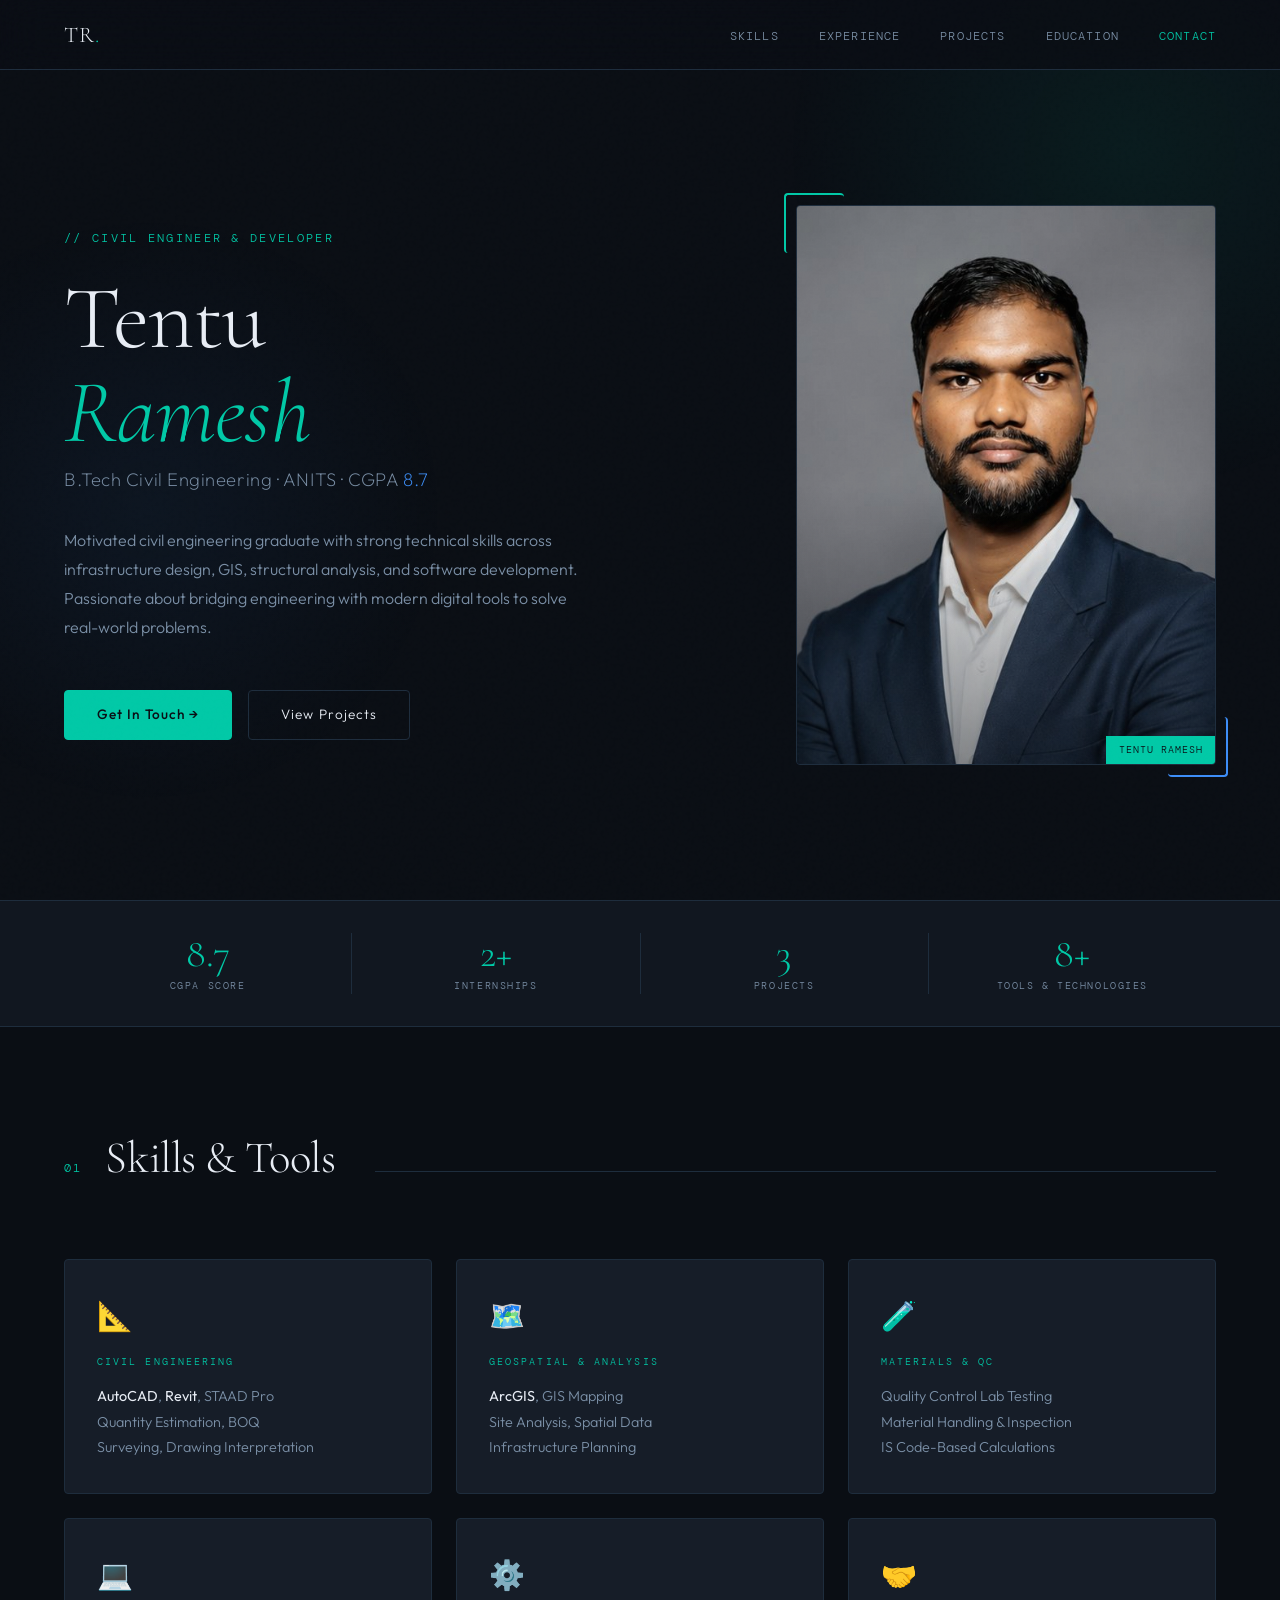
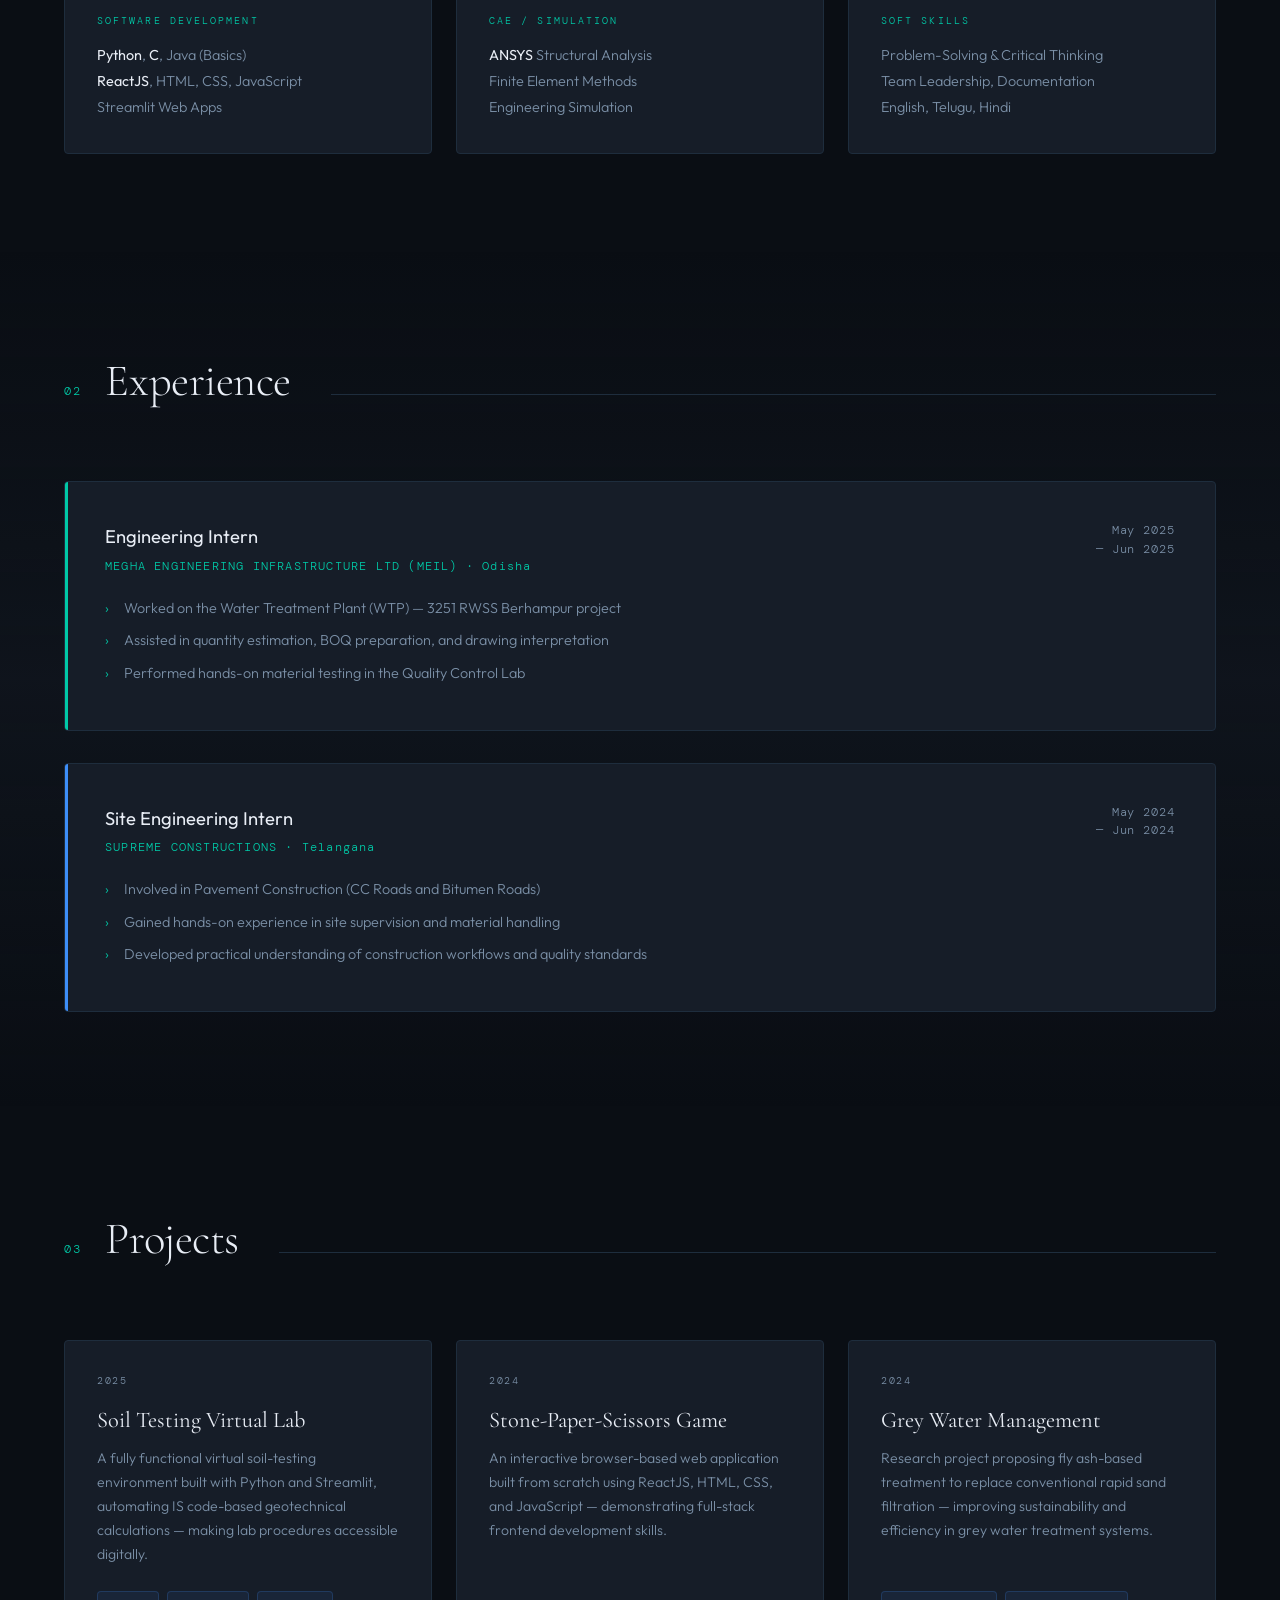
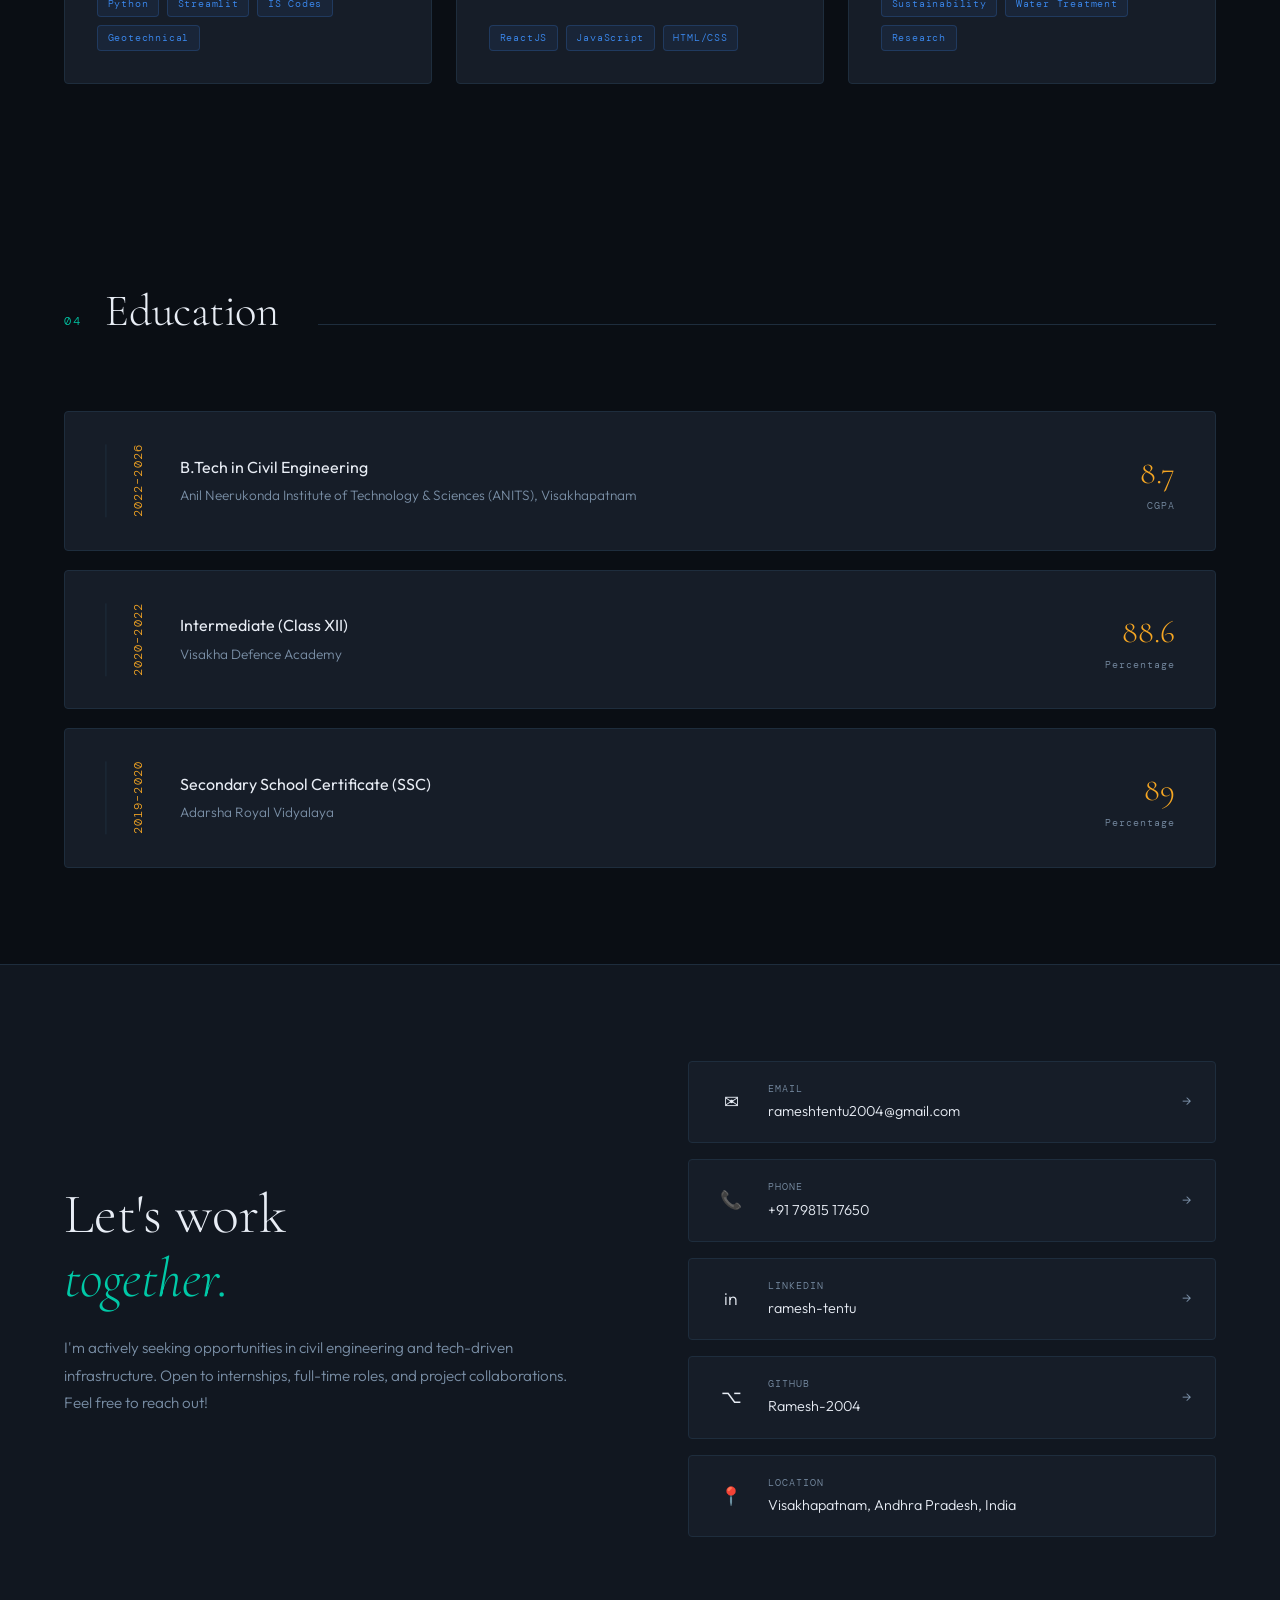
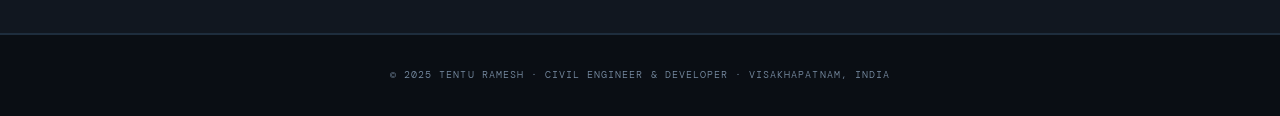
==== index.html @ 23bc3400 "Add portfolio files" ====
<!DOCTYPE html>
<html lang="en">
<head>
  <meta charset="UTF-8" />
  <meta name="viewport" content="width=device-width, initial-scale=1.0" />
  <meta name="description" content="Tentu Ramesh — Civil Engineer & Developer based in Visakhapatnam, India." />
  <meta name="author" content="Tentu Ramesh" />
  <meta property="og:title" content="Tentu Ramesh | Civil Engineer & Developer" />
  <meta property="og:description" content="Portfolio of Tentu Ramesh — civil engineering graduate with skills in GIS, structural analysis, and software development." />
  <meta property="og:image" content="assets/images/profile.png" />
  <title>Tentu Ramesh — Civil Engineer & Developer</title>

  <!-- Google Fonts -->
  <link
    href="https://fonts.googleapis.com/css2?family=Cormorant+Garamond:ital,wght@0,300;0,400;0,600;1,300;1,400&family=DM+Mono:wght@300;400;500&family=Outfit:wght@200;300;400;500;600&display=swap"
    rel="stylesheet"
  />

  <!-- Stylesheets -->
  <link rel="stylesheet" href="css/variables.css" />
  <link rel="stylesheet" href="css/base.css" />
  <link rel="stylesheet" href="css/nav.css" />
  <link rel="stylesheet" href="css/hero.css" />
  <link rel="stylesheet" href="css/sections.css" />
  <link rel="stylesheet" href="css/skills.css" />
  <link rel="stylesheet" href="css/experience.css" />
  <link rel="stylesheet" href="css/projects.css" />
  <link rel="stylesheet" href="css/education.css" />
  <link rel="stylesheet" href="css/contact.css" />
  <link rel="stylesheet" href="css/animations.css" />
  <link rel="stylesheet" href="css/responsive.css" />
</head>
<body>

  <div class="bg-mesh"></div>

  <!-- ─── NAVIGATION ─── -->
  <nav id="navbar">
    <a href="#hero" class="nav-logo">TR<span>.</span></a>
    <ul class="nav-links">
      <li><a href="#skills">Skills</a></li>
      <li><a href="#experience">Experience</a></li>
      <li><a href="#projects">Projects</a></li>
      <li><a href="#education">Education</a></li>
      <li><a href="#contact">Contact</a></li>
    </ul>
    <button class="nav-hamburger" aria-label="Toggle menu" aria-expanded="false">
      <span></span><span></span><span></span>
    </button>
  </nav>

  <!-- ─── HERO ─── -->
  <section id="hero">
    <div class="hero-inner">
      <div class="hero-text">
        <p class="hero-tag">// Civil Engineer &amp; Developer</p>
        <h1 class="hero-name">Tentu<br /><em>Ramesh</em></h1>
        <p class="hero-role">
          B.Tech Civil Engineering · ANITS · CGPA <span>8.7</span>
        </p>
        <p class="hero-desc">
          Motivated civil engineering graduate with strong technical skills across
          infrastructure design, GIS, structural analysis, and software development.
          Passionate about bridging engineering with modern digital tools to solve
          real-world problems.
        </p>
        <div class="hero-ctas">
          <a href="#contact" class="btn-primary">Get In Touch →</a>
          <a href="#projects" class="btn-outline">View Projects</a>
        </div>
      </div>

      <div class="hero-photo-wrap">
        <div class="hero-photo-frame">
          <img
            src="assets/images/profile.png"
            alt="Tentu Ramesh"
            id="profile-img"
          />
          <div class="photo-label">TENTU RAMESH</div>
        </div>
      </div>
    </div>
  </section>

  <!-- ─── STATS BAR ─── -->
  <div class="stats-bar">
    <div class="stat">
      <div class="stat-num">8.7</div>
      <div class="stat-label">CGPA Score</div>
    </div>
    <div class="stat">
      <div class="stat-num">2+</div>
      <div class="stat-label">Internships</div>
    </div>
    <div class="stat">
      <div class="stat-num">3</div>
      <div class="stat-label">Projects</div>
    </div>
    <div class="stat">
      <div class="stat-num">8+</div>
      <div class="stat-label">Tools & Technologies</div>
    </div>
  </div>

  <!-- ─── SKILLS ─── -->
  <section id="skills">
    <div class="section-header reveal">
      <span class="section-num">01</span>
      <h2 class="section-title">Skills &amp; Tools</h2>
      <div class="section-line"></div>
    </div>
    <div class="skills-grid">
      <div class="skill-card reveal">
        <div class="skill-icon">📐</div>
        <div class="skill-cat">Civil Engineering</div>
        <div class="skill-items">
          <strong>AutoCAD</strong>, <strong>Revit</strong>, STAAD Pro<br />
          Quantity Estimation, BOQ<br />
          Surveying, Drawing Interpretation
        </div>
      </div>
      <div class="skill-card reveal">
        <div class="skill-icon">🗺️</div>
        <div class="skill-cat">Geospatial &amp; Analysis</div>
        <div class="skill-items">
          <strong>ArcGIS</strong>, GIS Mapping<br />
          Site Analysis, Spatial Data<br />
          Infrastructure Planning
        </div>
      </div>
      <div class="skill-card reveal">
        <div class="skill-icon">🧪</div>
        <div class="skill-cat">Materials &amp; QC</div>
        <div class="skill-items">
          Quality Control Lab Testing<br />
          Material Handling &amp; Inspection<br />
          IS Code-Based Calculations
        </div>
      </div>
      <div class="skill-card reveal">
        <div class="skill-icon">💻</div>
        <div class="skill-cat">Software Development</div>
        <div class="skill-items">
          <strong>Python</strong>, <strong>C</strong>, Java (Basics)<br />
          <strong>ReactJS</strong>, HTML, CSS, JavaScript<br />
          Streamlit Web Apps
        </div>
      </div>
      <div class="skill-card reveal">
        <div class="skill-icon">⚙️</div>
        <div class="skill-cat">CAE / Simulation</div>
        <div class="skill-items">
          <strong>ANSYS</strong> Structural Analysis<br />
          Finite Element Methods<br />
          Engineering Simulation
        </div>
      </div>
      <div class="skill-card reveal">
        <div class="skill-icon">🤝</div>
        <div class="skill-cat">Soft Skills</div>
        <div class="skill-items">
          Problem-Solving &amp; Critical Thinking<br />
          Team Leadership, Documentation<br />
          English, Telugu, Hindi
        </div>
      </div>
    </div>
  </section>

  <!-- ─── EXPERIENCE ─── -->
  <section id="experience" class="section-tinted">
    <div class="section-header reveal">
      <span class="section-num">02</span>
      <h2 class="section-title">Experience</h2>
      <div class="section-line"></div>
    </div>
    <div class="exp-list">
      <div class="exp-card reveal">
        <div>
          <div class="exp-title">Engineering Intern</div>
          <div class="exp-company">
            MEGHA ENGINEERING INFRASTRUCTURE LTD (MEIL) · Odisha
          </div>
          <ul class="exp-points">
            <li>Worked on the Water Treatment Plant (WTP) — 3251 RWSS Berhampur project</li>
            <li>Assisted in quantity estimation, BOQ preparation, and drawing interpretation</li>
            <li>Performed hands-on material testing in the Quality Control Lab</li>
          </ul>
        </div>
        <div class="exp-period">May 2025<br />— Jun 2025</div>
      </div>
      <div class="exp-card reveal">
        <div>
          <div class="exp-title">Site Engineering Intern</div>
          <div class="exp-company">SUPREME CONSTRUCTIONS · Telangana</div>
          <ul class="exp-points">
            <li>Involved in Pavement Construction (CC Roads and Bitumen Roads)</li>
            <li>Gained hands-on experience in site supervision and material handling</li>
            <li>Developed practical understanding of construction workflows and quality standards</li>
          </ul>
        </div>
        <div class="exp-period">May 2024<br />— Jun 2024</div>
      </div>
    </div>
  </section>

  <!-- ─── PROJECTS ─── -->
  <section id="projects">
    <div class="section-header reveal">
      <span class="section-num">03</span>
      <h2 class="section-title">Projects</h2>
      <div class="section-line"></div>
    </div>
    <div class="projects-grid">
      <div class="proj-card reveal">
        <div class="proj-year">2025</div>
        <div class="proj-title">Soil Testing Virtual Lab</div>
        <div class="proj-desc">
          A fully functional virtual soil-testing environment built with Python and
          Streamlit, automating IS code-based geotechnical calculations — making lab
          procedures accessible digitally.
        </div>
        <div class="proj-tags">
          <span class="tag">Python</span>
          <span class="tag">Streamlit</span>
          <span class="tag">IS Codes</span>
          <span class="tag">Geotechnical</span>
        </div>
      </div>
      <div class="proj-card reveal">
        <div class="proj-year">2024</div>
        <div class="proj-title">Stone-Paper-Scissors Game</div>
        <div class="proj-desc">
          An interactive browser-based web application built from scratch using ReactJS,
          HTML, CSS, and JavaScript — demonstrating full-stack frontend development skills.
        </div>
        <div class="proj-tags">
          <span class="tag">ReactJS</span>
          <span class="tag">JavaScript</span>
          <span class="tag">HTML/CSS</span>
        </div>
      </div>
      <div class="proj-card reveal">
        <div class="proj-year">2024</div>
        <div class="proj-title">Grey Water Management</div>
        <div class="proj-desc">
          Research project proposing fly ash-based treatment to replace conventional
          rapid sand filtration — improving sustainability and efficiency in grey water
          treatment systems.
        </div>
        <div class="proj-tags">
          <span class="tag">Sustainability</span>
          <span class="tag">Water Treatment</span>
          <span class="tag">Research</span>
        </div>
      </div>
    </div>
  </section>

  <!-- ─── EDUCATION ─── -->
  <section id="education">
    <div class="section-header reveal">
      <span class="section-num">04</span>
      <h2 class="section-title">Education</h2>
      <div class="section-line"></div>
    </div>
    <div class="edu-list">
      <div class="edu-card reveal">
        <div class="edu-year">2022–2026</div>
        <div>
          <div class="edu-deg">B.Tech in Civil Engineering</div>
          <div class="edu-inst">
            Anil Neerukonda Institute of Technology &amp; Sciences (ANITS), Visakhapatnam
          </div>
        </div>
        <div class="edu-score">8.7<span>CGPA</span></div>
      </div>
      <div class="edu-card reveal">
        <div class="edu-year">2020–2022</div>
        <div>
          <div class="edu-deg">Intermediate (Class XII)</div>
          <div class="edu-inst">Visakha Defence Academy</div>
        </div>
        <div class="edu-score">88.6<span>Percentage</span></div>
      </div>
      <div class="edu-card reveal">
        <div class="edu-year">2019–2020</div>
        <div>
          <div class="edu-deg">Secondary School Certificate (SSC)</div>
          <div class="edu-inst">Adarsha Royal Vidyalaya</div>
        </div>
        <div class="edu-score">89<span>Percentage</span></div>
      </div>
    </div>
  </section>

  <!-- ─── CONTACT ─── -->
  <div id="contact-section">
    <div class="contact-inner" id="contact">
      <div class="reveal">
        <h2 class="contact-headline">Let's work<br /><em>together.</em></h2>
        <p class="contact-sub">
          I'm actively seeking opportunities in civil engineering and tech-driven
          infrastructure. Open to internships, full-time roles, and project
          collaborations. Feel free to reach out!
        </p>
      </div>
      <div class="contact-links reveal">
        <a href="mailto:rameshtentu2004@gmail.com" class="contact-link">
          <div class="contact-link-icon">✉</div>
          <div class="contact-link-text">
            <div class="contact-link-label">Email</div>
            <div class="contact-link-val">rameshtentu2004@gmail.com</div>
          </div>
          <div class="contact-link-arrow">→</div>
        </a>
        <a href="tel:+917981517650" class="contact-link">
          <div class="contact-link-icon">📞</div>
          <div class="contact-link-text">
            <div class="contact-link-label">Phone</div>
            <div class="contact-link-val">+91 79815 17650</div>
          </div>
          <div class="contact-link-arrow">→</div>
        </a>
        <a href="https://linkedin.com/in/ramesh-tentu" target="_blank" class="contact-link">
          <div class="contact-link-icon">in</div>
          <div class="contact-link-text">
            <div class="contact-link-label">LinkedIn</div>
            <div class="contact-link-val">ramesh-tentu</div>
          </div>
          <div class="contact-link-arrow">→</div>
        </a>
        <a href="https://github.com/Ramesh-2004" target="_blank" class="contact-link">
          <div class="contact-link-icon">⌥</div>
          <div class="contact-link-text">
            <div class="contact-link-label">GitHub</div>
            <div class="contact-link-val">Ramesh-2004</div>
          </div>
          <div class="contact-link-arrow">→</div>
        </a>
        <div class="contact-link" style="cursor:default;">
          <div class="contact-link-icon">📍</div>
          <div class="contact-link-text">
            <div class="contact-link-label">Location</div>
            <div class="contact-link-val">Visakhapatnam, Andhra Pradesh, India</div>
          </div>
        </div>
      </div>
    </div>
  </div>

  <!-- ─── FOOTER ─── -->
  <footer>
    © 2025 TENTU RAMESH · CIVIL ENGINEER &amp; DEVELOPER · VISAKHAPATNAM, INDIA
  </footer>

  <!-- Scripts -->
  <script src="js/main.js"></script>
</body>
</html>
---- css/variables.css ----
/* ============================================================
   DESIGN TOKENS — variables.css
   All colours, fonts, and spacing live here.
   ============================================================ */

:root {
  /* ── Colours ── */
  --bg:       #0a0e14;
  --surface:  #111720;
  --card:     #161d28;
  --border:   #1e2d3d;
  --accent:   #00c9a7;   /* teal – primary brand colour */
  --accent2:  #3d8ef8;   /* blue */
  --accent3:  #f5a623;   /* amber */
  --text:     #e8edf5;
  --muted:    #7a8fa6;

  /* ── Typography ── */
  --serif: 'Cormorant Garamond', Georgia, serif;
  --mono:  'DM Mono', monospace;
  --sans:  'Outfit', sans-serif;

  /* ── Spacing ── */
  --section-pad-x: 4rem;
  --section-pad-y: 6rem;
  --nav-height:    70px;

  /* ── Borders / Radii ── */
  --radius: 4px;
  --border-solid: 1px solid var(--border);

  /* ── Transitions ── */
  --transition: 0.3s ease;
}
---- css/base.css ----
/* ============================================================
   BASE & RESET — base.css
   ============================================================ */

*, *::before, *::after {
  margin: 0;
  padding: 0;
  box-sizing: border-box;
}

html {
  scroll-behavior: smooth;
  font-size: 16px;
}

body {
  background: var(--bg);
  color: var(--text);
  font-family: var(--sans);
  font-weight: 300;
  overflow-x: hidden;
  line-height: 1.6;
}

/* Subtle noise texture overlay */
body::before {
  content: '';
  position: fixed;
  inset: 0;
  background-image: url("data:image/svg+xml,%3Csvg viewBox='0 0 256 256' xmlns='http://www.w3.org/2000/svg'%3E%3Cfilter id='noise'%3E%3CfeTurbulence type='fractalNoise' baseFrequency='0.9' numOctaves='4' stitchTiles='stitch'/%3E%3C/filter%3E%3Crect width='100%25' height='100%25' filter='url(%23noise)' opacity='0.04'/%3E%3C/svg%3E");
  pointer-events: none;
  z-index: 1000;
  opacity: 0.4;
}

/* Gradient mesh background blobs */
.bg-mesh {
  position: fixed;
  inset: 0;
  pointer-events: none;
  z-index: 0;
  overflow: hidden;
}
.bg-mesh::before {
  content: '';
  position: absolute;
  width: 700px; height: 700px;
  top: -200px; right: -200px;
  background: radial-gradient(circle, rgba(0,201,167,0.07) 0%, transparent 70%);
  border-radius: 50%;
}
.bg-mesh::after {
  content: '';
  position: absolute;
  width: 600px; height: 600px;
  bottom: 10%; left: -150px;
  background: radial-gradient(circle, rgba(61,142,248,0.06) 0%, transparent 70%);
  border-radius: 50%;
}

/* Stats bar (sits between hero and skills) */
.stats-bar {
  background: var(--surface);
  border-top: var(--border-solid);
  border-bottom: var(--border-solid);
  padding: 2rem var(--section-pad-x);
  display: flex;
  position: relative;
  z-index: 1;
}
.stat {
  flex: 1;
  text-align: center;
  padding: 0 2rem;
  border-right: var(--border-solid);
}
.stat:last-child { border-right: none; }
.stat-num {
  font-family: var(--serif);
  font-size: 2.5rem;
  font-weight: 300;
  color: var(--accent);
  line-height: 1;
  margin-bottom: 0.3rem;
}
.stat-label {
  font-family: var(--mono);
  font-size: 0.65rem;
  color: var(--muted);
  letter-spacing: 0.15em;
  text-transform: uppercase;
}

/* Shared button styles */
.btn-primary {
  background: var(--accent);
  color: #0a0e14;
  padding: 0.85rem 2rem;
  border-radius: var(--radius);
  text-decoration: none;
  font-size: 0.85rem;
  font-weight: 500;
  letter-spacing: 0.08em;
  transition: all var(--transition);
  border: 1px solid var(--accent);
  display: inline-block;
}
.btn-primary:hover {
  background: transparent;
  color: var(--accent);
}
.btn-outline {
  border: var(--border-solid);
  color: var(--text);
  padding: 0.85rem 2rem;
  border-radius: var(--radius);
  text-decoration: none;
  font-size: 0.85rem;
  font-weight: 300;
  letter-spacing: 0.08em;
  transition: all var(--transition);
  display: inline-block;
}
.btn-outline:hover {
  border-color: var(--accent);
  color: var(--accent);
}

footer {
  text-align: center;
  padding: 2rem var(--section-pad-x);
  font-family: var(--mono);
  font-size: 0.65rem;
  color: var(--muted);
  letter-spacing: 0.1em;
  border-top: var(--border-solid);
  position: relative;
  z-index: 1;
}
---- css/nav.css ----
/* ============================================================
   NAVIGATION — nav.css
   ============================================================ */

nav {
  position: fixed;
  top: 0; left: 0; right: 0;
  z-index: 100;
  display: flex;
  justify-content: space-between;
  align-items: center;
  padding: 1.2rem var(--section-pad-x);
  background: rgba(10, 14, 20, 0.85);
  backdrop-filter: blur(20px);
  -webkit-backdrop-filter: blur(20px);
  border-bottom: var(--border-solid);
  height: var(--nav-height);
}

.nav-logo {
  font-family: var(--serif);
  font-size: 1.4rem;
  font-weight: 300;
  letter-spacing: 0.05em;
  color: var(--text);
  text-decoration: none;
  transition: color var(--transition);
}
.nav-logo span { color: var(--accent); }
.nav-logo:hover { color: var(--accent); }

.nav-links {
  display: flex;
  gap: 2.5rem;
  list-style: none;
}
.nav-links a {
  font-family: var(--mono);
  font-size: 0.72rem;
  color: var(--muted);
  text-decoration: none;
  letter-spacing: 0.1em;
  text-transform: uppercase;
  transition: color var(--transition);
}
.nav-links a:hover,
.nav-links a.active { color: var(--accent); }

/* Hamburger — hidden on desktop */
.nav-hamburger {
  display: none;
  flex-direction: column;
  gap: 5px;
  background: none;
  border: none;
  cursor: pointer;
  padding: 4px;
}
.nav-hamburger span {
  display: block;
  width: 24px;
  height: 2px;
  background: var(--text);
  transition: all var(--transition);
}
.nav-hamburger.open span:nth-child(1) { transform: translateY(7px) rotate(45deg); }
.nav-hamburger.open span:nth-child(2) { opacity: 0; }
.nav-hamburger.open span:nth-child(3) { transform: translateY(-7px) rotate(-45deg); }
---- css/hero.css ----
/* ============================================================
   HERO — hero.css
   ============================================================ */

#hero {
  position: relative;
  z-index: 1;
  min-height: 100vh;
  display: flex;
  align-items: center;
  padding: 0 var(--section-pad-x);
  padding-top: var(--nav-height);
}

.hero-inner {
  display: grid;
  grid-template-columns: 1fr 420px;
  gap: 6rem;
  align-items: center;
  max-width: 1300px;
  margin: 0 auto;
  width: 100%;
}

/* ── Text side ── */
.hero-tag {
  font-family: var(--mono);
  font-size: 0.72rem;
  color: var(--accent);
  letter-spacing: 0.2em;
  text-transform: uppercase;
  margin-bottom: 1.5rem;
  opacity: 0;
  animation: fadeUp 0.8s 0.2s forwards;
}

.hero-name {
  font-family: var(--serif);
  font-size: clamp(3.5rem, 7vw, 6rem);
  font-weight: 300;
  line-height: 1.05;
  letter-spacing: -0.01em;
  margin-bottom: 0.3rem;
  opacity: 0;
  animation: fadeUp 0.8s 0.35s forwards;
}
.hero-name em {
  font-style: italic;
  color: var(--accent);
}

.hero-role {
  font-size: 1.15rem;
  font-weight: 200;
  color: var(--muted);
  margin-bottom: 2rem;
  letter-spacing: 0.03em;
  opacity: 0;
  animation: fadeUp 0.8s 0.5s forwards;
}
.hero-role span { color: var(--accent2); }

.hero-desc {
  font-size: 1rem;
  line-height: 1.8;
  color: var(--muted);
  max-width: 520px;
  margin-bottom: 3rem;
  opacity: 0;
  animation: fadeUp 0.8s 0.65s forwards;
}

.hero-ctas {
  display: flex;
  gap: 1rem;
  flex-wrap: wrap;
  opacity: 0;
  animation: fadeUp 0.8s 0.8s forwards;
}

/* ── Photo side ── */
.hero-photo-wrap {
  opacity: 0;
  animation: fadeIn 1s 0.4s forwards;
  position: relative;
}

.hero-photo-frame {
  position: relative;
  border-radius: var(--radius);
  overflow: hidden;
  aspect-ratio: 3 / 4;
  background: var(--surface);
  border: var(--border-solid);
}
.hero-photo-frame::after {
  content: '';
  position: absolute;
  inset: 0;
  background: linear-gradient(to top, rgba(10,14,20,0.5) 0%, transparent 50%);
  pointer-events: none;
}
.hero-photo-frame img {
  width: 100%;
  height: 100%;
  object-fit: cover;
  object-position: center top;
  display: block;
}

.photo-label {
  position: absolute;
  bottom: -1px; right: -1px;
  background: var(--accent);
  color: #0a0e14;
  font-family: var(--mono);
  font-size: 0.65rem;
  padding: 0.4rem 0.8rem;
  letter-spacing: 0.1em;
  z-index: 2;
}

/* Decorative corner brackets */
.hero-photo-wrap::before {
  content: '';
  position: absolute;
  top: -12px; left: -12px;
  width: 60px; height: 60px;
  border-top: 2px solid var(--accent);
  border-left: 2px solid var(--accent);
  border-radius: var(--radius);
  z-index: -1;
}
.hero-photo-wrap::after {
  content: '';
  position: absolute;
  bottom: -12px; right: -12px;
  width: 60px; height: 60px;
  border-bottom: 2px solid var(--accent2);
  border-right: 2px solid var(--accent2);
  border-radius: var(--radius);
  z-index: -1;
}
---- css/sections.css ----
/* ============================================================
   SHARED SECTION STYLES — sections.css
   ============================================================ */

section {
  position: relative;
  z-index: 1;
  padding: var(--section-pad-y) var(--section-pad-x);
  max-width: 1300px;
  margin: 0 auto;
}

/* Tinted background variant (used on experience) */
.section-tinted {
  background: linear-gradient(180deg, transparent, rgba(22,29,40,0.4), transparent);
  max-width: 100%;
  padding-left: 0;
  padding-right: 0;
}
.section-tinted > * {
  max-width: 1300px;
  margin-left: auto;
  margin-right: auto;
  padding-left: var(--section-pad-x);
  padding-right: var(--section-pad-x);
}

.section-header {
  display: flex;
  align-items: baseline;
  gap: 1.5rem;
  margin-bottom: 4rem;
}
.section-num {
  font-family: var(--mono);
  font-size: 0.72rem;
  color: var(--accent);
  letter-spacing: 0.15em;
}
.section-title {
  font-family: var(--serif);
  font-size: 2.8rem;
  font-weight: 300;
  letter-spacing: -0.01em;
}
.section-line {
  flex: 1;
  height: 1px;
  background: var(--border);
  margin-left: 1rem;
}
---- css/skills.css ----
/* ============================================================
   SKILLS — skills.css
   ============================================================ */

.skills-grid {
  display: grid;
  grid-template-columns: repeat(3, 1fr);
  gap: 1.5rem;
}

.skill-card {
  background: var(--card);
  border: var(--border-solid);
  border-radius: var(--radius);
  padding: 2rem;
  transition: all var(--transition);
  position: relative;
  overflow: hidden;
}
.skill-card::before {
  content: '';
  position: absolute;
  top: 0; left: 0; right: 0;
  height: 2px;
  background: linear-gradient(90deg, var(--accent), transparent);
  opacity: 0;
  transition: opacity var(--transition);
}
.skill-card:hover {
  border-color: rgba(0, 201, 167, 0.3);
  transform: translateY(-3px);
}
.skill-card:hover::before { opacity: 1; }

.skill-icon {
  font-size: 1.8rem;
  margin-bottom: 1rem;
}
.skill-cat {
  font-family: var(--mono);
  font-size: 0.65rem;
  color: var(--accent);
  letter-spacing: 0.2em;
  text-transform: uppercase;
  margin-bottom: 0.8rem;
}
.skill-items {
  font-size: 0.9rem;
  color: var(--muted);
  line-height: 1.8;
}
.skill-items strong {
  color: var(--text);
  font-weight: 400;
}
---- css/experience.css ----
/* ============================================================
   EXPERIENCE — experience.css
   ============================================================ */

.exp-list {
  display: flex;
  flex-direction: column;
  gap: 2rem;
}

.exp-card {
  background: var(--card);
  border: var(--border-solid);
  border-radius: var(--radius);
  padding: 2.5rem;
  display: grid;
  grid-template-columns: 1fr auto;
  gap: 1rem;
  transition: border-color var(--transition);
  position: relative;
  overflow: hidden;
}

/* Coloured left accent bar */
.exp-card::before {
  content: '';
  position: absolute;
  left: 0; top: 0; bottom: 0;
  width: 3px;
  background: var(--accent);
}
.exp-card:nth-child(2)::before { background: var(--accent2); }
.exp-card:hover { border-color: rgba(0, 201, 167, 0.25); }

.exp-title {
  font-size: 1.15rem;
  font-weight: 400;
  margin-bottom: 0.3rem;
}
.exp-company {
  font-family: var(--mono);
  font-size: 0.75rem;
  color: var(--accent);
  letter-spacing: 0.1em;
  margin-bottom: 1rem;
}

.exp-points { list-style: none; }
.exp-points li {
  font-size: 0.9rem;
  color: var(--muted);
  padding: 0.3rem 0 0.3rem 1.2rem;
  position: relative;
}
.exp-points li::before {
  content: '›';
  position: absolute;
  left: 0;
  color: var(--accent);
}

.exp-period {
  font-family: var(--mono);
  font-size: 0.72rem;
  color: var(--muted);
  letter-spacing: 0.08em;
  text-align: right;
  white-space: nowrap;
}
---- css/projects.css ----
/* ============================================================
   PROJECTS — projects.css
   ============================================================ */

.projects-grid {
  display: grid;
  grid-template-columns: repeat(3, 1fr);
  gap: 1.5rem;
}

.proj-card {
  background: var(--card);
  border: var(--border-solid);
  border-radius: var(--radius);
  padding: 2rem;
  transition: all var(--transition);
  position: relative;
  overflow: hidden;
  display: flex;
  flex-direction: column;
}
.proj-card:hover {
  border-color: rgba(61, 142, 248, 0.35);
  transform: translateY(-4px);
}

.proj-year {
  font-family: var(--mono);
  font-size: 0.65rem;
  color: var(--muted);
  letter-spacing: 0.15em;
  margin-bottom: 1rem;
}
.proj-title {
  font-family: var(--serif);
  font-size: 1.4rem;
  font-weight: 400;
  margin-bottom: 0.8rem;
  line-height: 1.3;
}
.proj-desc {
  font-size: 0.88rem;
  color: var(--muted);
  line-height: 1.7;
  margin-bottom: 1.5rem;
  flex: 1;
}

.proj-tags {
  display: flex;
  flex-wrap: wrap;
  gap: 0.5rem;
  margin-top: auto;
}
.tag {
  font-family: var(--mono);
  font-size: 0.62rem;
  color: var(--accent2);
  background: rgba(61, 142, 248, 0.08);
  border: 1px solid rgba(61, 142, 248, 0.2);
  padding: 0.25rem 0.6rem;
  border-radius: var(--radius);
  letter-spacing: 0.08em;
}
---- css/education.css ----
/* ============================================================
   EDUCATION — education.css
   ============================================================ */

.edu-list {
  display: flex;
  flex-direction: column;
  gap: 1.2rem;
}

.edu-card {
  background: var(--card);
  border: var(--border-solid);
  border-radius: var(--radius);
  padding: 2rem 2.5rem;
  display: grid;
  grid-template-columns: auto 1fr auto;
  gap: 2rem;
  align-items: center;
  transition: border-color var(--transition);
}
.edu-card:hover { border-color: rgba(245, 166, 35, 0.3); }

.edu-year {
  font-family: var(--mono);
  font-size: 0.72rem;
  color: var(--accent3);
  letter-spacing: 0.1em;
  writing-mode: vertical-rl;
  transform: rotate(180deg);
  text-align: center;
  border-right: var(--border-solid);
  padding-right: 1.5rem;
}

.edu-deg {
  font-size: 1rem;
  font-weight: 400;
  margin-bottom: 0.3rem;
}
.edu-inst {
  font-size: 0.85rem;
  color: var(--muted);
}

.edu-score {
  font-family: var(--serif);
  font-size: 2rem;
  font-weight: 300;
  color: var(--accent3);
  text-align: right;
}
.edu-score span {
  font-family: var(--mono);
  font-size: 0.65rem;
  color: var(--muted);
  display: block;
  text-align: right;
  letter-spacing: 0.1em;
}
---- css/contact.css ----
/* ============================================================
   CONTACT — contact.css
   ============================================================ */

#contact-section {
  background: var(--surface);
  border-top: var(--border-solid);
  border-bottom: var(--border-solid);
  position: relative;
  z-index: 1;
}

.contact-inner {
  max-width: 1300px;
  margin: 0 auto;
  padding: var(--section-pad-y) var(--section-pad-x);
  display: grid;
  grid-template-columns: 1fr 1fr;
  gap: 6rem;
  align-items: center;
}

.contact-headline {
  font-family: var(--serif);
  font-size: 3.5rem;
  font-weight: 300;
  line-height: 1.15;
  margin-bottom: 1.5rem;
}
.contact-headline em {
  font-style: italic;
  color: var(--accent);
}
.contact-sub {
  font-size: 0.95rem;
  color: var(--muted);
  line-height: 1.8;
}

.contact-links {
  display: flex;
  flex-direction: column;
  gap: 1rem;
}

.contact-link {
  display: flex;
  align-items: center;
  gap: 1.2rem;
  background: var(--card);
  border: var(--border-solid);
  border-radius: var(--radius);
  padding: 1.2rem 1.5rem;
  text-decoration: none;
  color: var(--text);
  transition: all var(--transition);
}
.contact-link:hover {
  border-color: var(--accent);
  transform: translateX(6px);
}

.contact-link-icon {
  font-size: 1.1rem;
  width: 36px;
  text-align: center;
  flex-shrink: 0;
}
.contact-link-text { flex: 1; }
.contact-link-label {
  font-family: var(--mono);
  font-size: 0.62rem;
  color: var(--muted);
  letter-spacing: 0.1em;
  text-transform: uppercase;
  margin-bottom: 0.2rem;
}
.contact-link-val { font-size: 0.9rem; }

.contact-link-arrow {
  color: var(--muted);
  font-size: 0.9rem;
  transition: color var(--transition);
}
.contact-link:hover .contact-link-arrow { color: var(--accent); }
---- css/animations.css ----
/* ============================================================
   ANIMATIONS — animations.css
   ============================================================ */

/* ── Scroll reveal ── */
.reveal {
  opacity: 0;
  transform: translateY(30px);
  transition: opacity 0.7s ease, transform 0.7s ease;
}
.reveal.visible {
  opacity: 1;
  transform: translateY(0);
}

/* ── Hero entry animations ── */
@keyframes fadeUp {
  from { opacity: 0; transform: translateY(20px); }
  to   { opacity: 1; transform: translateY(0); }
}

@keyframes fadeIn {
  from { opacity: 0; }
  to   { opacity: 1; }
}
---- css/responsive.css ----
/* ============================================================
   RESPONSIVE — responsive.css
   All breakpoints in one place.
   ============================================================ */

/* ── Tablet (≤ 1024px) ── */
@media (max-width: 1024px) {
  :root {
    --section-pad-x: 2rem;
    --section-pad-y: 4rem;
  }

  nav { padding: 1.2rem 2rem; }
  .nav-links { gap: 1.5rem; }

  #hero { padding: 0 2rem; padding-top: var(--nav-height); }
  .hero-inner {
    grid-template-columns: 1fr;
    gap: 3rem;
  }
  .hero-photo-wrap {
    max-width: 300px;
    margin: 0 auto;
  }

  .skills-grid,
  .projects-grid {
    grid-template-columns: 1fr 1fr;
  }

  .contact-inner {
    grid-template-columns: 1fr;
    gap: 3rem;
  }

  .stats-bar { padding: 1.5rem 2rem; }
}

/* ── Mobile (≤ 640px) ── */
@media (max-width: 640px) {
  /* Hide desktop nav links, show hamburger */
  .nav-links {
    display: none;
    position: absolute;
    top: var(--nav-height);
    left: 0; right: 0;
    background: rgba(10, 14, 20, 0.97);
    flex-direction: column;
    align-items: center;
    gap: 0;
    padding: 1rem 0;
    border-bottom: var(--border-solid);
  }
  .nav-links.open { display: flex; }
  .nav-links li { width: 100%; text-align: center; }
  .nav-links a { display: block; padding: 0.8rem 1rem; }
  .nav-hamburger { display: flex; }

  /* Single column grids */
  .skills-grid,
  .projects-grid { grid-template-columns: 1fr; }

  /* Education card — stack vertically */
  .edu-card {
    grid-template-columns: 1fr;
    gap: 0.8rem;
  }
  .edu-year {
    writing-mode: horizontal-tb;
    transform: none;
    border-right: none;
    border-bottom: var(--border-solid);
    padding-right: 0;
    padding-bottom: 0.8rem;
  }
  .edu-score { text-align: left; }

  /* Experience card — stack vertically */
  .exp-card { grid-template-columns: 1fr; }
  .exp-period { text-align: left; }

  /* Stats bar — 2-column wrap */
  .stats-bar { flex-wrap: wrap; }
  .stat {
    min-width: 50%;
    border-bottom: var(--border-solid);
  }
  .stat:nth-child(odd) { border-right: var(--border-solid); }
  .stat:nth-child(even) { border-right: none; }
  .stat:nth-last-child(-n+2) { border-bottom: none; }

  /* Typography scaling */
  .section-title { font-size: 2rem; }
  .hero-name { font-size: 2.8rem; }
  .contact-headline { font-size: 2.4rem; }
}
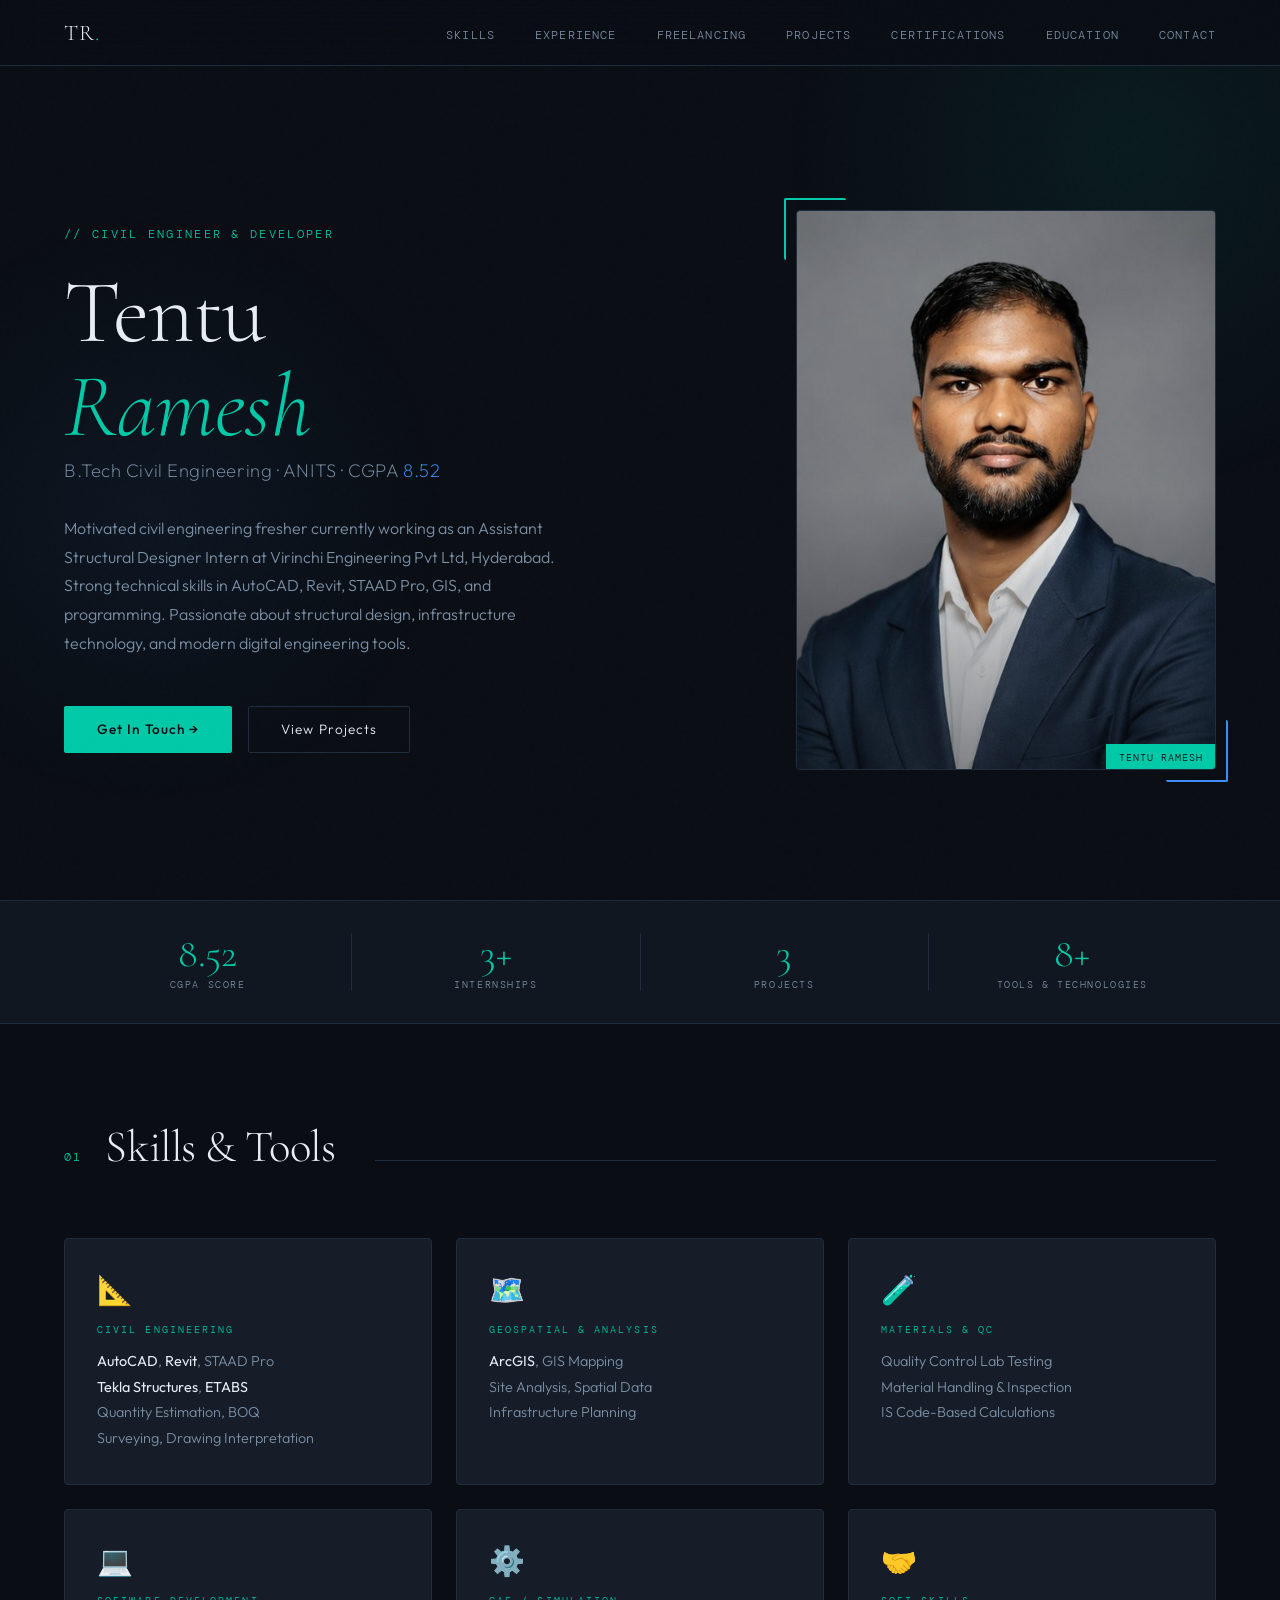
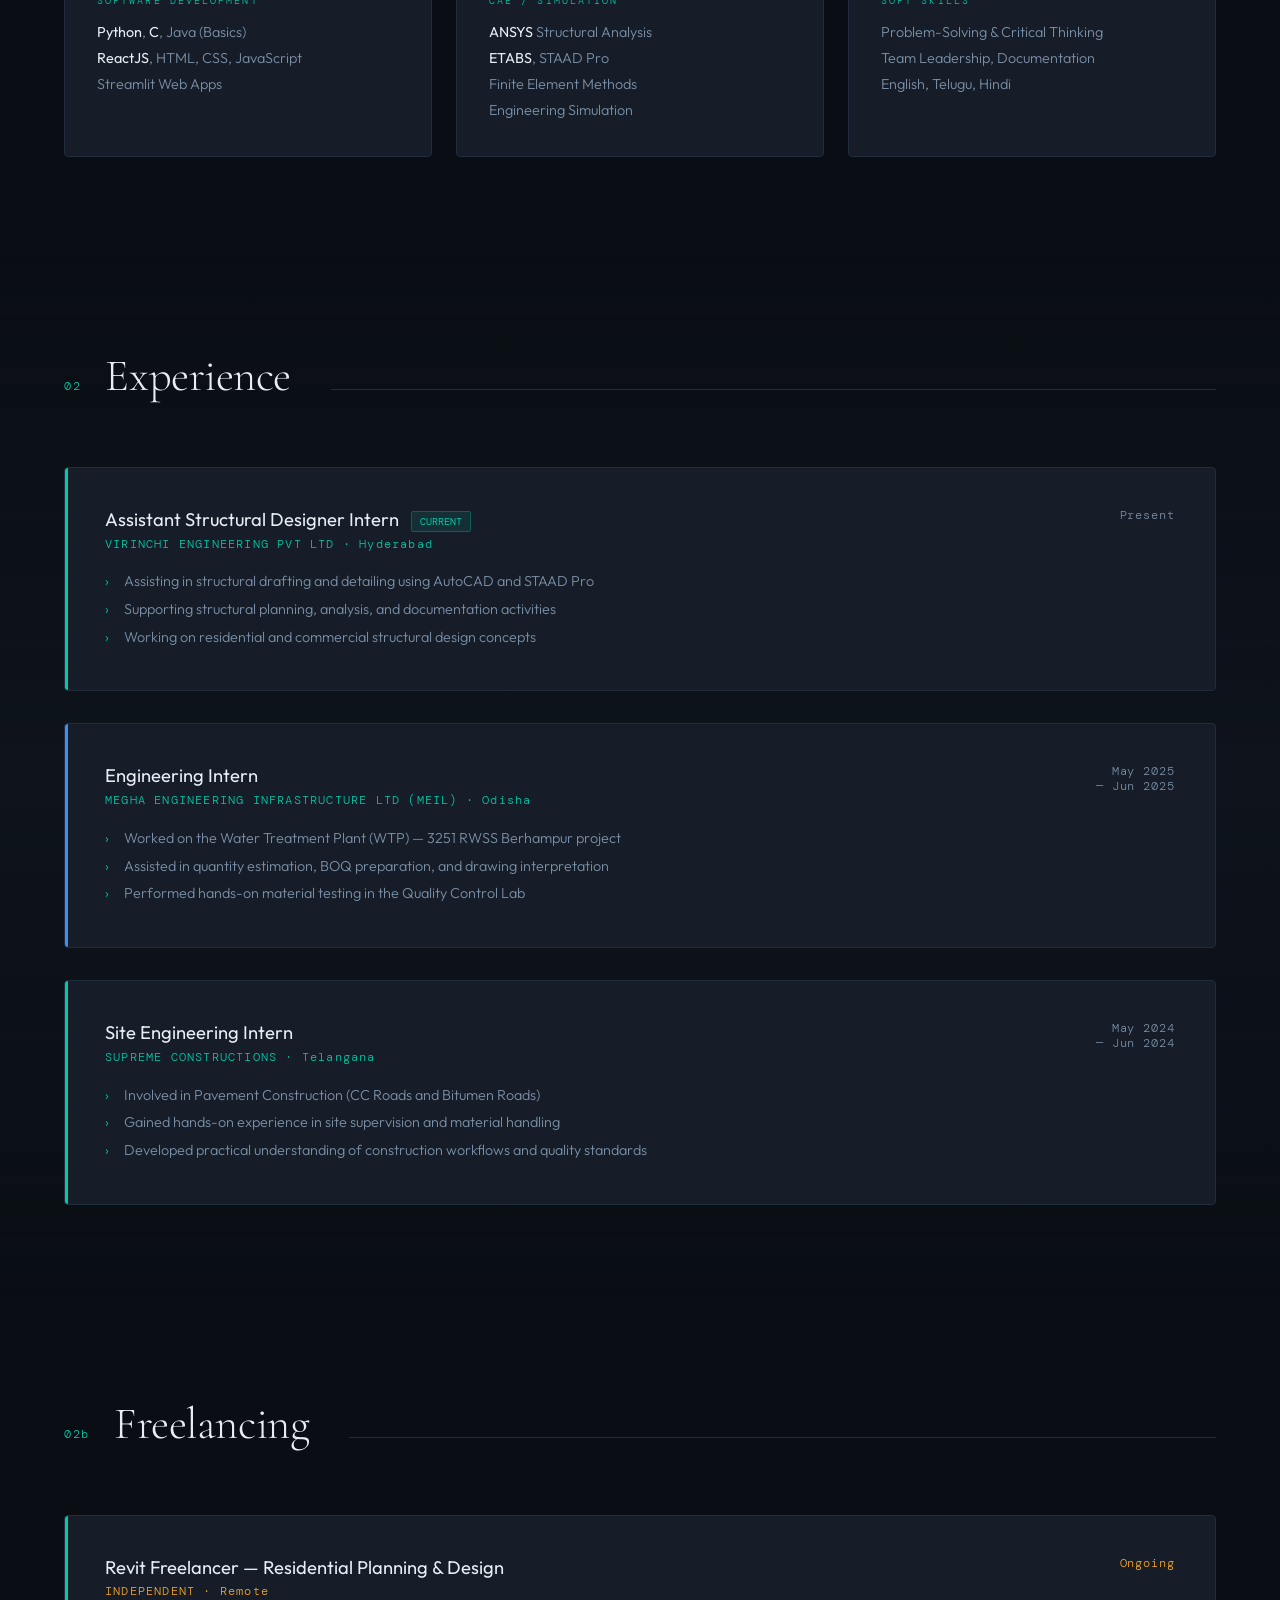
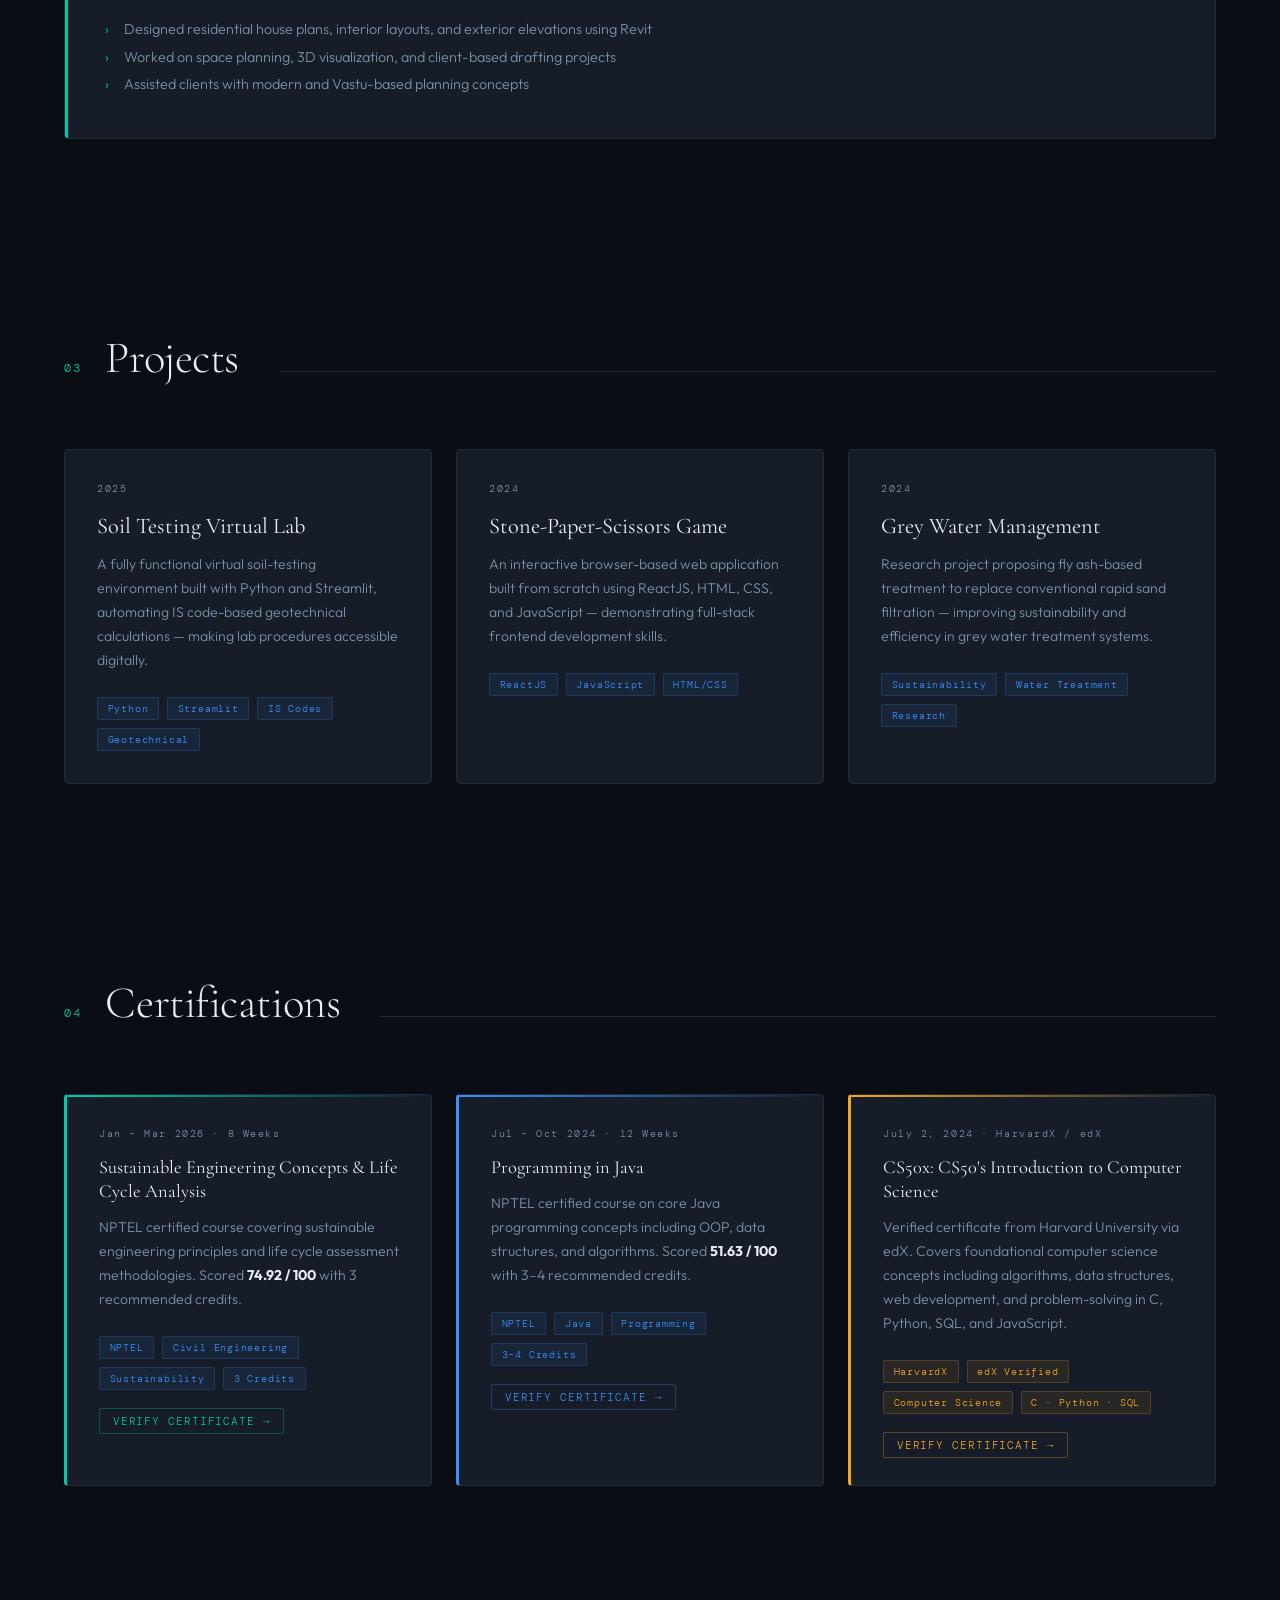
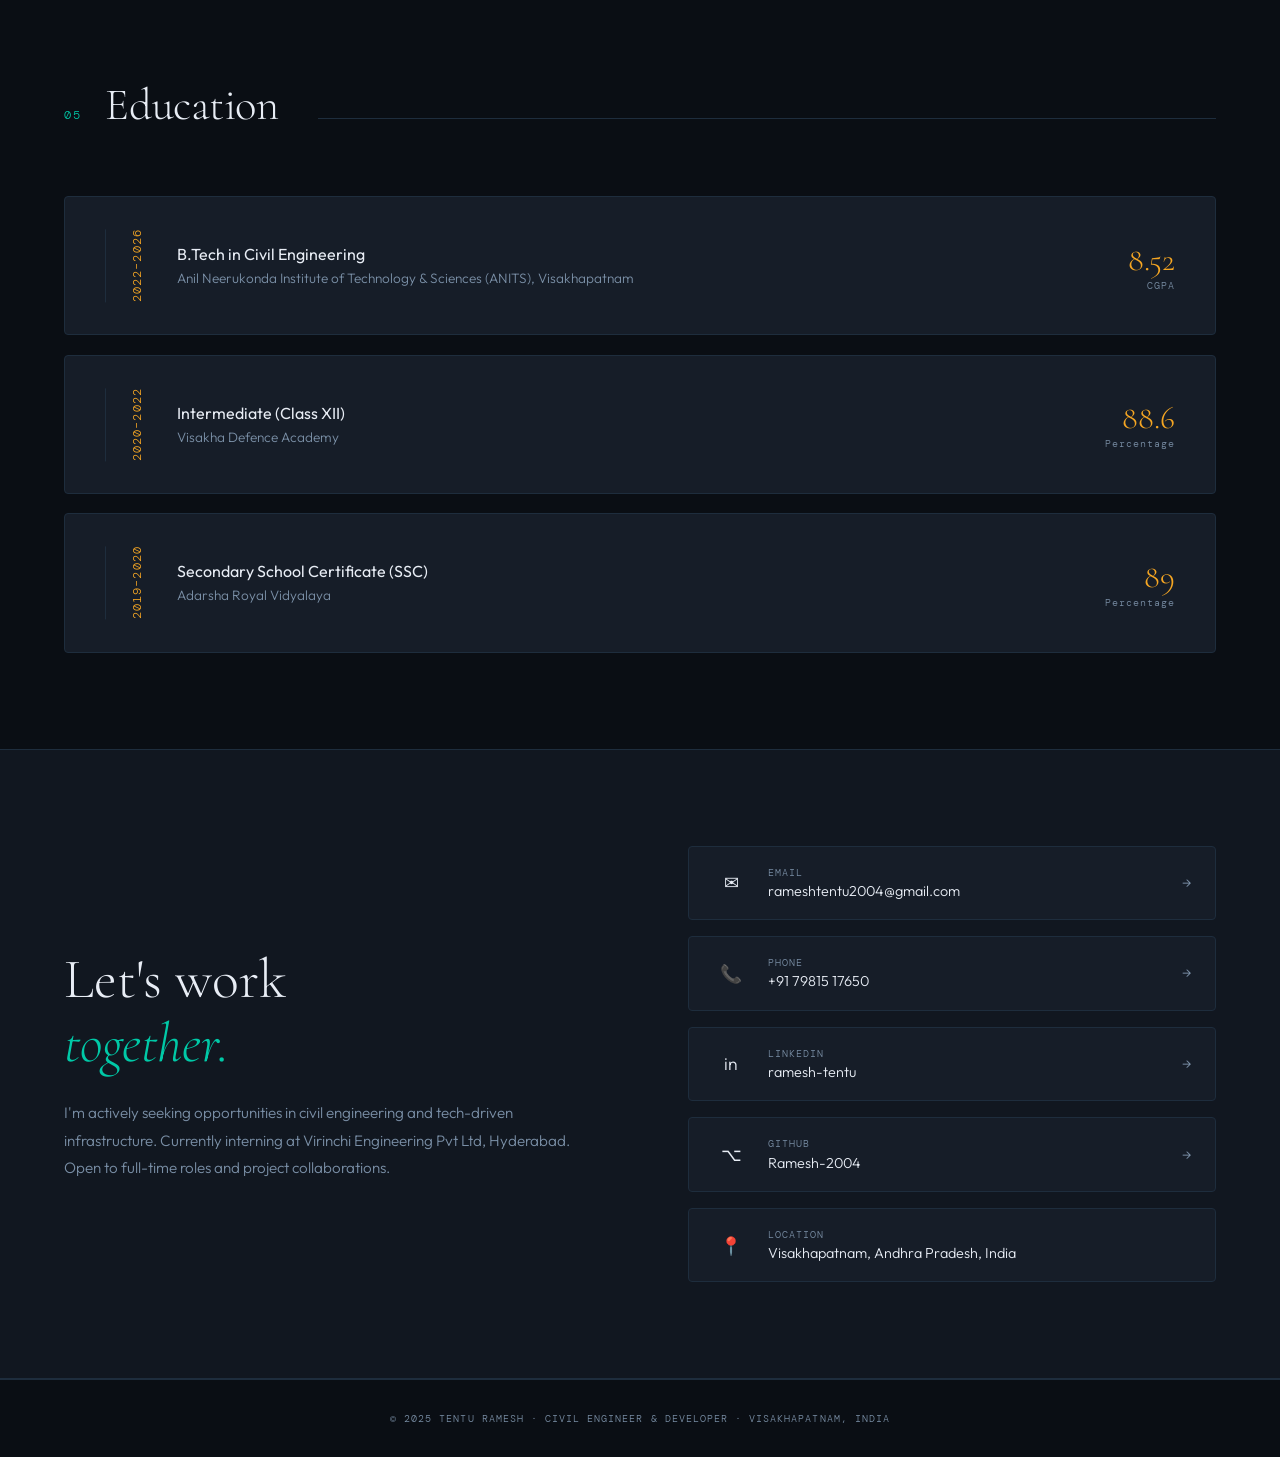
==== commit 1de79d57: "Rename Tentu_Ramesh_Portfolio_Updated (2).html to index.html" ====
--- a/index.html
+++ b/index.html
@@ -1,361 +1,1046 @@
 <!DOCTYPE html>
 <html lang="en">
 <head>
-  <meta charset="UTF-8" />
-  <meta name="viewport" content="width=device-width, initial-scale=1.0" />
-  <meta name="description" content="Tentu Ramesh — Civil Engineer & Developer based in Visakhapatnam, India." />
-  <meta name="author" content="Tentu Ramesh" />
-  <meta property="og:title" content="Tentu Ramesh | Civil Engineer & Developer" />
-  <meta property="og:description" content="Portfolio of Tentu Ramesh — civil engineering graduate with skills in GIS, structural analysis, and software development." />
-  <meta property="og:image" content="assets/images/profile.png" />
-  <title>Tentu Ramesh — Civil Engineer & Developer</title>
-
-  <!-- Google Fonts -->
-  <link
-    href="https://fonts.googleapis.com/css2?family=Cormorant+Garamond:ital,wght@0,300;0,400;0,600;1,300;1,400&family=DM+Mono:wght@300;400;500&family=Outfit:wght@200;300;400;500;600&display=swap"
-    rel="stylesheet"
-  />
-
-  <!-- Stylesheets -->
-  <link rel="stylesheet" href="css/variables.css" />
-  <link rel="stylesheet" href="css/base.css" />
-  <link rel="stylesheet" href="css/nav.css" />
-  <link rel="stylesheet" href="css/hero.css" />
-  <link rel="stylesheet" href="css/sections.css" />
-  <link rel="stylesheet" href="css/skills.css" />
-  <link rel="stylesheet" href="css/experience.css" />
-  <link rel="stylesheet" href="css/projects.css" />
-  <link rel="stylesheet" href="css/education.css" />
-  <link rel="stylesheet" href="css/contact.css" />
-  <link rel="stylesheet" href="css/animations.css" />
-  <link rel="stylesheet" href="css/responsive.css" />
+<meta charset="UTF-8"/>
+<meta name="viewport" content="width=device-width, initial-scale=1.0"/>
+<title>Tentu Ramesh — Civil Engineer & Developer</title>
+<link href="https://fonts.googleapis.com/css2?family=Cormorant+Garamond:ital,wght@0,300;0,400;0,600;1,300;1,400&family=DM+Mono:wght@300;400;500&family=Outfit:wght@200;300;400;500;600&display=swap" rel="stylesheet"/>
+<style>
+  :root {
+    --bg: #0a0e14;
+    --surface: #111720;
+    --card: #161d28;
+    --border: #1e2d3d;
+    --accent: #00c9a7;
+    --accent2: #3d8ef8;
+    --accent3: #f5a623;
+    --text: #e8edf5;
+    --muted: #7a8fa6;
+    --serif: 'Cormorant Garamond', Georgia, serif;
+    --mono: 'DM Mono', monospace;
+    --sans: 'Outfit', sans-serif;
+  }
+  * { margin: 0; padding: 0; box-sizing: border-box; }
+  html { scroll-behavior: smooth; }
+  body {
+    background: var(--bg);
+    color: var(--text);
+    font-family: var(--sans);
+    font-weight: 300;
+    overflow-x: hidden;
+  }
+  body::before {
+    content: '';
+    position: fixed;
+    inset: 0;
+    background-image: url("data:image/svg+xml,%3Csvg viewBox='0 0 256 256' xmlns='http://www.w3.org/2000/svg'%3E%3Cfilter id='noise'%3E%3CfeTurbulence type='fractalNoise' baseFrequency='0.9' numOctaves='4' stitchTiles='stitch'/%3E%3C/filter%3E%3Crect width='100%25' height='100%25' filter='url(%23noise)' opacity='0.04'/%3E%3C/svg%3E");
+    pointer-events: none;
+    z-index: 1000;
+    opacity: 0.4;
+  }
+  .bg-mesh {
+    position: fixed;
+    inset: 0;
+    pointer-events: none;
+    z-index: 0;
+    overflow: hidden;
+  }
+  .bg-mesh::before {
+    content: '';
+    position: absolute;
+    width: 700px; height: 700px;
+    top: -200px; right: -200px;
+    background: radial-gradient(circle, rgba(0,201,167,0.07) 0%, transparent 70%);
+    border-radius: 50%;
+  }
+  .bg-mesh::after {
+    content: '';
+    position: absolute;
+    width: 600px; height: 600px;
+    bottom: 10%; left: -150px;
+    background: radial-gradient(circle, rgba(61,142,248,0.06) 0%, transparent 70%);
+    border-radius: 50%;
+  }
+  nav {
+    position: fixed;
+    top: 0; left: 0; right: 0;
+    z-index: 100;
+    display: flex;
+    justify-content: space-between;
+    align-items: center;
+    padding: 1.2rem 4rem;
+    background: rgba(10,14,20,0.85);
+    backdrop-filter: blur(20px);
+    border-bottom: 1px solid var(--border);
+  }
+  .nav-logo {
+    font-family: var(--serif);
+    font-size: 1.4rem;
+    font-weight: 300;
+    letter-spacing: 0.05em;
+    color: var(--text);
+    text-decoration: none;
+  }
+  .nav-logo span { color: var(--accent); }
+  .nav-links {
+    display: flex;
+    gap: 2.5rem;
+    list-style: none;
+  }
+  .nav-links a {
+    font-family: var(--mono);
+    font-size: 0.72rem;
+    color: var(--muted);
+    text-decoration: none;
+    letter-spacing: 0.1em;
+    text-transform: uppercase;
+    transition: color 0.3s;
+  }
+  .nav-links a:hover { color: var(--accent); }
+  #hero {
+    position: relative;
+    z-index: 1;
+    min-height: 100vh;
+    display: flex;
+    align-items: center;
+    padding: 0 4rem;
+    padding-top: 80px;
+  }
+  .hero-inner {
+    display: grid;
+    grid-template-columns: 1fr 420px;
+    gap: 6rem;
+    align-items: center;
+    max-width: 1300px;
+    margin: 0 auto;
+    width: 100%;
+  }
+  .hero-tag {
+    font-family: var(--mono);
+    font-size: 0.72rem;
+    color: var(--accent);
+    letter-spacing: 0.2em;
+    text-transform: uppercase;
+    margin-bottom: 1.5rem;
+    opacity: 0;
+    animation: fadeUp 0.8s 0.2s forwards;
+  }
+  .hero-name {
+    font-family: var(--serif);
+    font-size: clamp(3.5rem, 7vw, 6rem);
+    font-weight: 300;
+    line-height: 1.05;
+    letter-spacing: -0.01em;
+    margin-bottom: 0.3rem;
+    opacity: 0;
+    animation: fadeUp 0.8s 0.35s forwards;
+  }
+  .hero-name em {
+    font-style: italic;
+    color: var(--accent);
+  }
+  .hero-role {
+    font-size: 1.15rem;
+    font-weight: 200;
+    color: var(--muted);
+    margin-bottom: 2rem;
+    letter-spacing: 0.03em;
+    opacity: 0;
+    animation: fadeUp 0.8s 0.5s forwards;
+  }
+  .hero-role span {
+    color: var(--accent2);
+  }
+  .hero-desc {
+    font-size: 1rem;
+    line-height: 1.8;
+    color: var(--muted);
+    max-width: 520px;
+    margin-bottom: 3rem;
+    opacity: 0;
+    animation: fadeUp 0.8s 0.65s forwards;
+  }
+  .hero-ctas {
+    display: flex;
+    gap: 1rem;
+    flex-wrap: wrap;
+    opacity: 0;
+    animation: fadeUp 0.8s 0.8s forwards;
+  }
+  .btn-primary {
+    background: var(--accent);
+    color: #0a0e14;
+    padding: 0.85rem 2rem;
+    border-radius: 2px;
+    text-decoration: none;
+    font-size: 0.85rem;
+    font-weight: 500;
+    letter-spacing: 0.08em;
+    transition: all 0.3s;
+    border: 1px solid var(--accent);
+  }
+  .btn-primary:hover {
+    background: transparent;
+    color: var(--accent);
+  }
+  .btn-outline {
+    border: 1px solid var(--border);
+    color: var(--text);
+    padding: 0.85rem 2rem;
+    border-radius: 2px;
+    text-decoration: none;
+    font-size: 0.85rem;
+    font-weight: 300;
+    letter-spacing: 0.08em;
+    transition: all 0.3s;
+  }
+  .btn-outline:hover {
+    border-color: var(--accent);
+    color: var(--accent);
+  }
+  .hero-photo-wrap {
+    opacity: 0;
+    animation: fadeIn 1s 0.4s forwards;
+    position: relative;
+  }
+  .hero-photo-frame {
+    position: relative;
+    border-radius: 4px;
+    overflow: hidden;
+    aspect-ratio: 3/4;
+    background: var(--surface);
+    border: 1px solid var(--border);
+  }
+  .hero-photo-frame::after {
+    content: '';
+    position: absolute;
+    inset: 0;
+    background: linear-gradient(to top, rgba(10,14,20,0.5) 0%, transparent 50%);
+  }
+  .hero-photo-frame img {
+    width: 100%;
+    height: 100%;
+    object-fit: cover;
+    object-position: center top;
+    display: block;
+  }
+  .photo-label {
+    position: absolute;
+    bottom: -1px; right: -1px;
+    background: var(--accent);
+    color: #0a0e14;
+    font-family: var(--mono);
+    font-size: 0.65rem;
+    padding: 0.4rem 0.8rem;
+    letter-spacing: 0.1em;
+    z-index: 2;
+  }
+  .hero-photo-wrap::before {
+    content: '';
+    position: absolute;
+    top: -12px; left: -12px;
+    width: 60px; height: 60px;
+    border-top: 2px solid var(--accent);
+    border-left: 2px solid var(--accent);
+    border-radius: 2px;
+  }
+  .hero-photo-wrap::after {
+    content: '';
+    position: absolute;
+    bottom: -12px; right: -12px;
+    width: 60px; height: 60px;
+    border-bottom: 2px solid var(--accent2);
+    border-right: 2px solid var(--accent2);
+    border-radius: 2px;
+  }
+  .stats-bar {
+    background: var(--surface);
+    border-top: 1px solid var(--border);
+    border-bottom: 1px solid var(--border);
+    padding: 2rem 4rem;
+    display: flex;
+    gap: 0;
+    position: relative;
+    z-index: 1;
+  }
+  .stat {
+    flex: 1;
+    text-align: center;
+    padding: 0 2rem;
+    border-right: 1px solid var(--border);
+  }
+  .stat:last-child { border-right: none; }
+  .stat-num {
+    font-family: var(--serif);
+    font-size: 2.5rem;
+    font-weight: 300;
+    color: var(--accent);
+    line-height: 1;
+    margin-bottom: 0.3rem;
+  }
+  .stat-label {
+    font-family: var(--mono);
+    font-size: 0.65rem;
+    color: var(--muted);
+    letter-spacing: 0.15em;
+    text-transform: uppercase;
+  }
+  section {
+    position: relative;
+    z-index: 1;
+    padding: 6rem 4rem;
+    max-width: 1300px;
+    margin: 0 auto;
+  }
+  .section-header {
+    display: flex;
+    align-items: baseline;
+    gap: 1.5rem;
+    margin-bottom: 4rem;
+  }
+  .section-num {
+    font-family: var(--mono);
+    font-size: 0.72rem;
+    color: var(--accent);
+    letter-spacing: 0.15em;
+  }
+  .section-title {
+    font-family: var(--serif);
+    font-size: 2.8rem;
+    font-weight: 300;
+    letter-spacing: -0.01em;
+  }
+  .section-line {
+    flex: 1;
+    height: 1px;
+    background: var(--border);
+    margin-left: 1rem;
+  }
+  .skills-grid {
+    display: grid;
+    grid-template-columns: repeat(3, 1fr);
+    gap: 1.5rem;
+  }
+  .skill-card {
+    background: var(--card);
+    border: 1px solid var(--border);
+    border-radius: 4px;
+    padding: 2rem;
+    transition: all 0.3s;
+    position: relative;
+    overflow: hidden;
+  }
+  .skill-card::before {
+    content: '';
+    position: absolute;
+    top: 0; left: 0; right: 0;
+    height: 2px;
+    background: linear-gradient(90deg, var(--accent), transparent);
+    opacity: 0;
+    transition: opacity 0.3s;
+  }
+  .skill-card:hover {
+    border-color: rgba(0,201,167,0.3);
+    transform: translateY(-3px);
+  }
+  .skill-card:hover::before { opacity: 1; }
+  .skill-icon {
+    font-size: 1.8rem;
+    margin-bottom: 1rem;
+  }
+  .skill-cat {
+    font-family: var(--mono);
+    font-size: 0.65rem;
+    color: var(--accent);
+    letter-spacing: 0.2em;
+    text-transform: uppercase;
+    margin-bottom: 0.8rem;
+  }
+  .skill-items {
+    font-size: 0.9rem;
+    color: var(--muted);
+    line-height: 1.8;
+  }
+  .skill-items strong {
+    color: var(--text);
+    font-weight: 400;
+  }
+  .exp-list { display: flex; flex-direction: column; gap: 2rem; }
+  .exp-card {
+    background: var(--card);
+    border: 1px solid var(--border);
+    border-radius: 4px;
+    padding: 2.5rem;
+    display: grid;
+    grid-template-columns: 1fr auto;
+    gap: 1rem;
+    transition: border-color 0.3s;
+    position: relative;
+    overflow: hidden;
+  }
+  .exp-card::before {
+    content: '';
+    position: absolute;
+    left: 0; top: 0; bottom: 0;
+    width: 3px;
+    background: var(--accent);
+  }
+  .exp-card:nth-child(2)::before { background: var(--accent2); }
+  .exp-card:hover { border-color: rgba(0,201,167,0.25); }
+  .exp-title { font-size: 1.15rem; font-weight: 400; margin-bottom: 0.3rem; }
+  .exp-company {
+    font-family: var(--mono);
+    font-size: 0.75rem;
+    color: var(--accent);
+    letter-spacing: 0.1em;
+    margin-bottom: 1rem;
+  }
+  .exp-points { list-style: none; }
+  .exp-points li {
+    font-size: 0.9rem;
+    color: var(--muted);
+    padding: 0.3rem 0;
+    padding-left: 1.2rem;
+    position: relative;
+  }
+  .exp-points li::before {
+    content: '›';
+    position: absolute;
+    left: 0;
+    color: var(--accent);
+  }
+  .exp-period {
+    font-family: var(--mono);
+    font-size: 0.72rem;
+    color: var(--muted);
+    letter-spacing: 0.08em;
+    text-align: right;
+    white-space: nowrap;
+  }
+  .projects-grid {
+    display: grid;
+    grid-template-columns: repeat(3, 1fr);
+    gap: 1.5rem;
+  }
+  .proj-card {
+    background: var(--card);
+    border: 1px solid var(--border);
+    border-radius: 4px;
+    padding: 2rem;
+    transition: all 0.3s;
+    position: relative;
+    overflow: hidden;
+  }
+  .proj-card:hover {
+    border-color: rgba(61,142,248,0.35);
+    transform: translateY(-4px);
+  }
+  .proj-year {
+    font-family: var(--mono);
+    font-size: 0.65rem;
+    color: var(--muted);
+    letter-spacing: 0.15em;
+    margin-bottom: 1rem;
+  }
+  .proj-title {
+    font-family: var(--serif);
+    font-size: 1.4rem;
+    font-weight: 400;
+    margin-bottom: 0.8rem;
+    line-height: 1.3;
+  }
+  .proj-desc {
+    font-size: 0.88rem;
+    color: var(--muted);
+    line-height: 1.7;
+    margin-bottom: 1.5rem;
+  }
+  .proj-tags {
+    display: flex;
+    flex-wrap: wrap;
+    gap: 0.5rem;
+  }
+  .tag {
+    font-family: var(--mono);
+    font-size: 0.62rem;
+    color: var(--accent2);
+    background: rgba(61,142,248,0.08);
+    border: 1px solid rgba(61,142,248,0.2);
+    padding: 0.25rem 0.6rem;
+    border-radius: 2px;
+    letter-spacing: 0.08em;
+  }
+  .edu-list { display: flex; flex-direction: column; gap: 1.2rem; }
+  .edu-card {
+    background: var(--card);
+    border: 1px solid var(--border);
+    border-radius: 4px;
+    padding: 2rem 2.5rem;
+    display: grid;
+    grid-template-columns: auto 1fr auto;
+    gap: 2rem;
+    align-items: center;
+    transition: border-color 0.3s;
+  }
+  .edu-card:hover { border-color: rgba(245,166,35,0.3); }
+  .edu-year {
+    font-family: var(--mono);
+    font-size: 0.72rem;
+    color: var(--accent3);
+    letter-spacing: 0.1em;
+    writing-mode: vertical-rl;
+    transform: rotate(180deg);
+    text-align: center;
+    border-right: 1px solid var(--border);
+    padding-right: 1.5rem;
+  }
+  .edu-deg { font-size: 1rem; font-weight: 400; margin-bottom: 0.3rem; }
+  .edu-inst { font-size: 0.85rem; color: var(--muted); }
+  .edu-score {
+    font-family: var(--serif);
+    font-size: 2rem;
+    font-weight: 300;
+    color: var(--accent3);
+    text-align: right;
+  }
+  .edu-score span {
+    font-family: var(--mono);
+    font-size: 0.65rem;
+    color: var(--muted);
+    display: block;
+    text-align: right;
+    letter-spacing: 0.1em;
+  }
+  #contact-section {
+    background: var(--surface);
+    border-top: 1px solid var(--border);
+    border-bottom: 1px solid var(--border);
+  }
+  .contact-inner {
+    max-width: 1300px;
+    margin: 0 auto;
+    padding: 6rem 4rem;
+    display: grid;
+    grid-template-columns: 1fr 1fr;
+    gap: 6rem;
+    align-items: center;
+  }
+  .contact-headline {
+    font-family: var(--serif);
+    font-size: 3.5rem;
+    font-weight: 300;
+    line-height: 1.15;
+    margin-bottom: 1.5rem;
+  }
+  .contact-headline em { font-style: italic; color: var(--accent); }
+  .contact-sub { font-size: 0.95rem; color: var(--muted); line-height: 1.8; }
+  .contact-links { display: flex; flex-direction: column; gap: 1rem; }
+  .contact-link {
+    display: flex;
+    align-items: center;
+    gap: 1.2rem;
+    background: var(--card);
+    border: 1px solid var(--border);
+    border-radius: 4px;
+    padding: 1.2rem 1.5rem;
+    text-decoration: none;
+    color: var(--text);
+    transition: all 0.3s;
+  }
+  .contact-link:hover {
+    border-color: var(--accent);
+    transform: translateX(6px);
+  }
+  .contact-link-icon {
+    font-size: 1.1rem;
+    width: 36px;
+    text-align: center;
+  }
+  .contact-link-text { flex: 1; }
+  .contact-link-label {
+    font-family: var(--mono);
+    font-size: 0.62rem;
+    color: var(--muted);
+    letter-spacing: 0.1em;
+    text-transform: uppercase;
+    margin-bottom: 0.2rem;
+  }
+  .contact-link-val { font-size: 0.9rem; }
+  .contact-link-arrow { color: var(--muted); font-size: 0.9rem; transition: color 0.3s; }
+  .contact-link:hover .contact-link-arrow { color: var(--accent); }
+  footer {
+    text-align: center;
+    padding: 2rem 4rem;
+    font-family: var(--mono);
+    font-size: 0.65rem;
+    color: var(--muted);
+    letter-spacing: 0.1em;
+    border-top: 1px solid var(--border);
+    position: relative;
+    z-index: 1;
+  }
+  .reveal {
+    opacity: 0;
+    transform: translateY(30px);
+    transition: opacity 0.7s, transform 0.7s;
+  }
+  .reveal.visible {
+    opacity: 1;
+    transform: translateY(0);
+  }
+  @keyframes fadeUp {
+    from { opacity: 0; transform: translateY(20px); }
+    to { opacity: 1; transform: translateY(0); }
+  }
+  @keyframes fadeIn {
+    from { opacity: 0; }
+    to { opacity: 1; }
+  }
+  @media (max-width: 1024px) {
+    nav { padding: 1.2rem 2rem; }
+    .nav-links { gap: 1.5rem; }
+    #hero { padding: 0 2rem; }
+    .hero-inner { grid-template-columns: 1fr; gap: 3rem; }
+    .hero-photo-wrap { max-width: 300px; margin: 0 auto; }
+    section { padding: 4rem 2rem; }
+    .skills-grid, .projects-grid { grid-template-columns: 1fr 1fr; }
+    .contact-inner { grid-template-columns: 1fr; gap: 3rem; padding: 4rem 2rem; }
+    .stats-bar { padding: 1.5rem 2rem; }
+  }
+  @media (max-width: 640px) {
+    .nav-links { display: none; }
+    .skills-grid, .projects-grid { grid-template-columns: 1fr; }
+    .edu-card { grid-template-columns: 1fr; }
+    .edu-year { writing-mode: horizontal-tb; transform: none; border-right: none; border-bottom: 1px solid var(--border); padding-right: 0; padding-bottom: 0.8rem; }
+    .exp-card { grid-template-columns: 1fr; }
+    .stats-bar { flex-wrap: wrap; }
+    .stat { min-width: 50%; }
+    .section-title { font-size: 2rem; }
+    .hero-name { font-size: 2.8rem; }
+  }
+</style>
 </head>
 <body>
-
-  <div class="bg-mesh"></div>
-
-  <!-- ─── NAVIGATION ─── -->
-  <nav id="navbar">
-    <a href="#hero" class="nav-logo">TR<span>.</span></a>
-    <ul class="nav-links">
-      <li><a href="#skills">Skills</a></li>
-      <li><a href="#experience">Experience</a></li>
-      <li><a href="#projects">Projects</a></li>
-      <li><a href="#education">Education</a></li>
-      <li><a href="#contact">Contact</a></li>
-    </ul>
-    <button class="nav-hamburger" aria-label="Toggle menu" aria-expanded="false">
-      <span></span><span></span><span></span>
-    </button>
-  </nav>
-
-  <!-- ─── HERO ─── -->
-  <section id="hero">
-    <div class="hero-inner">
-      <div class="hero-text">
-        <p class="hero-tag">// Civil Engineer &amp; Developer</p>
-        <h1 class="hero-name">Tentu<br /><em>Ramesh</em></h1>
-        <p class="hero-role">
-          B.Tech Civil Engineering · ANITS · CGPA <span>8.7</span>
-        </p>
-        <p class="hero-desc">
-          Motivated civil engineering graduate with strong technical skills across
-          infrastructure design, GIS, structural analysis, and software development.
-          Passionate about bridging engineering with modern digital tools to solve
-          real-world problems.
-        </p>
-        <div class="hero-ctas">
-          <a href="#contact" class="btn-primary">Get In Touch →</a>
-          <a href="#projects" class="btn-outline">View Projects</a>
+<div class="bg-mesh"></div>
+<nav>
+  <a href="#hero" class="nav-logo">TR<span>.</span></a>
+  <ul class="nav-links">
+    <li><a href="#skills">Skills</a></li>
+    <li><a href="#experience">Experience</a></li>
+    <li><a href="#freelance">Freelancing</a></li>
+    <li><a href="#projects">Projects</a></li>
+    <li><a href="#certifications">Certifications</a></li>
+    <li><a href="#education">Education</a></li>
+    <li><a href="#contact">Contact</a></li>
+  </ul>
+</nav>
+<div id="hero">
+  <div class="hero-inner">
+    <div class="hero-text">
+      <p class="hero-tag">// Civil Engineer & Developer</p>
+      <h1 class="hero-name">Tentu<br/><em>Ramesh</em></h1>
+      <p class="hero-role">B.Tech Civil Engineering · ANITS · CGPA <span>8.52</span></p>
+      <p class="hero-desc">
+        Motivated civil engineering fresher currently working as an Assistant Structural Designer Intern
+        at Virinchi Engineering Pvt Ltd, Hyderabad. Strong technical skills in AutoCAD, Revit, STAAD Pro, GIS, and
+        programming. Passionate about structural design, infrastructure technology, and modern digital engineering tools.
+      </p>
+      <div class="hero-ctas">
+        <a href="#contact" class="btn-primary">Get In Touch →</a>
+        <a href="#projects" class="btn-outline">View Projects</a>
+      </div>
+    </div>
+    <div class="hero-photo-wrap">
+      <div class="hero-photo-frame">
+        <img src="[data-uri]" alt="Tentu Ramesh" id="profile-img"/>
+        <div class="photo-label">TENTU RAMESH</div>
+      </div>
+    </div>
+  </div>
+</div>
+<div class="stats-bar">
+  <div class="stat">
+    <div class="stat-num">8.52</div>
+    <div class="stat-label">CGPA Score</div>
+  </div>
+  <div class="stat">
+    <div class="stat-num">3+</div>
+    <div class="stat-label">Internships</div>
+  </div>
+  <div class="stat">
+    <div class="stat-num">3</div>
+    <div class="stat-label">Projects</div>
+  </div>
+  <div class="stat">
+    <div class="stat-num">8+</div>
+    <div class="stat-label">Tools & Technologies</div>
+  </div>
+</div>
+<section id="skills">
+  <div class="section-header reveal">
+    <span class="section-num">01</span>
+    <h2 class="section-title">Skills & Tools</h2>
+    <div class="section-line"></div>
+  </div>
+  <div class="skills-grid">
+    <div class="skill-card reveal">
+      <div class="skill-icon">📐</div>
+      <div class="skill-cat">Civil Engineering</div>
+      <div class="skill-items">
+        <strong>AutoCAD</strong>, <strong>Revit</strong>, STAAD Pro<br/>
+        <strong>Tekla Structures</strong>, <strong>ETABS</strong><br/>
+        Quantity Estimation, BOQ<br/>
+        Surveying, Drawing Interpretation
+      </div>
+    </div>
+    <div class="skill-card reveal">
+      <div class="skill-icon">🗺️</div>
+      <div class="skill-cat">Geospatial & Analysis</div>
+      <div class="skill-items">
+        <strong>ArcGIS</strong>, GIS Mapping<br/>
+        Site Analysis, Spatial Data<br/>
+        Infrastructure Planning
+      </div>
+    </div>
+    <div class="skill-card reveal">
+      <div class="skill-icon">🧪</div>
+      <div class="skill-cat">Materials & QC</div>
+      <div class="skill-items">
+        Quality Control Lab Testing<br/>
+        Material Handling & Inspection<br/>
+        IS Code-Based Calculations
+      </div>
+    </div>
+    <div class="skill-card reveal">
+      <div class="skill-icon">💻</div>
+      <div class="skill-cat">Software Development</div>
+      <div class="skill-items">
+        <strong>Python</strong>, <strong>C</strong>, Java (Basics)<br/>
+        <strong>ReactJS</strong>, HTML, CSS, JavaScript<br/>
+        Streamlit Web Apps
+      </div>
+    </div>
+    <div class="skill-card reveal">
+      <div class="skill-icon">⚙️</div>
+      <div class="skill-cat">CAE / Simulation</div>
+      <div class="skill-items">
+        <strong>ANSYS</strong> Structural Analysis<br/>
+        <strong>ETABS</strong>, STAAD Pro<br/>
+        Finite Element Methods<br/>
+        Engineering Simulation
+      </div>
+    </div>
+    <div class="skill-card reveal">
+      <div class="skill-icon">🤝</div>
+      <div class="skill-cat">Soft Skills</div>
+      <div class="skill-items">
+        Problem-Solving & Critical Thinking<br/>
+        Team Leadership, Documentation<br/>
+        English, Telugu, Hindi
+      </div>
+    </div>
+  </div>
+</section>
+<section id="experience" style="background: linear-gradient(180deg, transparent, rgba(22,29,40,0.4), transparent);">
+  <div class="section-header reveal">
+    <span class="section-num">02</span>
+    <h2 class="section-title">Experience</h2>
+    <div class="section-line"></div>
+  </div>
+  <div class="exp-list">
+    <div class="exp-card reveal">
+      <div>
+        <div class="exp-title">Assistant Structural Designer Intern <span style="font-family:var(--mono);font-size:0.62rem;color:var(--accent);background:rgba(0,201,167,0.1);border:1px solid rgba(0,201,167,0.3);padding:0.2rem 0.5rem;border-radius:2px;margin-left:0.5rem;vertical-align:middle;">CURRENT</span></div>
+        <div class="exp-company">VIRINCHI ENGINEERING PVT LTD · Hyderabad</div>
+        <ul class="exp-points">
+          <li>Assisting in structural drafting and detailing using AutoCAD and STAAD Pro</li>
+          <li>Supporting structural planning, analysis, and documentation activities</li>
+          <li>Working on residential and commercial structural design concepts</li>
+        </ul>
+      </div>
+      <div class="exp-period">Present</div>
+    </div>
+    <div class="exp-card reveal">
+      <div>
+        <div class="exp-title">Engineering Intern</div>
+        <div class="exp-company">MEGHA ENGINEERING INFRASTRUCTURE LTD (MEIL) · Odisha</div>
+        <ul class="exp-points">
+          <li>Worked on the Water Treatment Plant (WTP) — 3251 RWSS Berhampur project</li>
+          <li>Assisted in quantity estimation, BOQ preparation, and drawing interpretation</li>
+          <li>Performed hands-on material testing in the Quality Control Lab</li>
+        </ul>
+      </div>
+      <div class="exp-period">May 2025<br/>— Jun 2025</div>
+    </div>
+    <div class="exp-card reveal">
+      <div>
+        <div class="exp-title">Site Engineering Intern</div>
+        <div class="exp-company">SUPREME CONSTRUCTIONS · Telangana</div>
+        <ul class="exp-points">
+          <li>Involved in Pavement Construction (CC Roads and Bitumen Roads)</li>
+          <li>Gained hands-on experience in site supervision and material handling</li>
+          <li>Developed practical understanding of construction workflows and quality standards</li>
+        </ul>
+      </div>
+      <div class="exp-period">May 2024<br/>— Jun 2024</div>
+    </div>
+  </div>
+</section>
+<section id="freelance">
+  <div class="section-header reveal">
+    <span class="section-num">02b</span>
+    <h2 class="section-title">Freelancing</h2>
+    <div class="section-line"></div>
+  </div>
+  <div class="exp-list">
+    <div class="exp-card reveal" style="--card-accent: var(--accent3);">
+      <div>
+        <div class="exp-title">Revit Freelancer — Residential Planning & Design</div>
+        <div class="exp-company" style="color: var(--accent3);">INDEPENDENT · Remote</div>
+        <ul class="exp-points">
+          <li>Designed residential house plans, interior layouts, and exterior elevations using Revit</li>
+          <li>Worked on space planning, 3D visualization, and client-based drafting projects</li>
+          <li>Assisted clients with modern and Vastu-based planning concepts</li>
+        </ul>
+      </div>
+      <div class="exp-period" style="color: var(--accent3);">Ongoing</div>
+    </div>
+  </div>
+</section>
+<section id="projects">
+  <div class="section-header reveal">
+    <span class="section-num">03</span>
+    <h2 class="section-title">Projects</h2>
+    <div class="section-line"></div>
+  </div>
+  <div class="projects-grid">
+    <div class="proj-card reveal">
+      <div class="proj-year">2025</div>
+      <div class="proj-title">Soil Testing Virtual Lab</div>
+      <div class="proj-desc">
+        A fully functional virtual soil-testing environment built with Python and Streamlit,
+        automating IS code-based geotechnical calculations — making lab procedures accessible digitally.
+      </div>
+      <div class="proj-tags">
+        <span class="tag">Python</span>
+        <span class="tag">Streamlit</span>
+        <span class="tag">IS Codes</span>
+        <span class="tag">Geotechnical</span>
+      </div>
+    </div>
+    <div class="proj-card reveal">
+      <div class="proj-year">2024</div>
+      <div class="proj-title">Stone-Paper-Scissors Game</div>
+      <div class="proj-desc">
+        An interactive browser-based web application built from scratch using ReactJS,
+        HTML, CSS, and JavaScript — demonstrating full-stack frontend development skills.
+      </div>
+      <div class="proj-tags">
+        <span class="tag">ReactJS</span>
+        <span class="tag">JavaScript</span>
+        <span class="tag">HTML/CSS</span>
+      </div>
+    </div>
+    <div class="proj-card reveal">
+      <div class="proj-year">2024</div>
+      <div class="proj-title">Grey Water Management</div>
+      <div class="proj-desc">
+        Research project proposing fly ash-based treatment to replace conventional rapid sand
+        filtration — improving sustainability and efficiency in grey water treatment systems.
+      </div>
+      <div class="proj-tags">
+        <span class="tag">Sustainability</span>
+        <span class="tag">Water Treatment</span>
+        <span class="tag">Research</span>
+      </div>
+    </div>
+  </div>
+</section>
+<section id="certifications">
+  <div class="section-header reveal">
+    <span class="section-num">04</span>
+    <h2 class="section-title">Certifications</h2>
+    <div class="section-line"></div>
+  </div>
+  <div class="projects-grid">
+    <div class="proj-card reveal" style="border-left: 3px solid var(--accent); position:relative; overflow:hidden;">
+      <div style="position:absolute;top:0;left:0;right:0;height:2px;background:linear-gradient(90deg,var(--accent),transparent);"></div>
+      <div class="proj-year">Jan – Mar 2026 · 8 Weeks</div>
+      <div class="proj-title" style="font-size:1.15rem;">Sustainable Engineering Concepts & Life Cycle Analysis</div>
+      <div class="proj-desc">
+        NPTEL certified course covering sustainable engineering principles and life cycle assessment methodologies.
+        Scored <strong style="color:var(--text);">74.92 / 100</strong> with 3 recommended credits.
+      </div>
+      <div class="proj-tags">
+        <span class="tag">NPTEL</span>
+        <span class="tag">Civil Engineering</span>
+        <span class="tag">Sustainability</span>
+        <span class="tag">3 Credits</span>
+      </div>
+      <div style="margin-top:1.2rem;">
+        <a href="https://drive.google.com/file/d/1kj8kSy0qQEHvNIIfTt1eXNJyHna1MUA8/view?usp=drivesdk" target="_blank"
+           style="font-family:var(--mono);font-size:0.7rem;color:var(--accent);text-decoration:none;letter-spacing:0.08em;border:1px solid rgba(0,201,167,0.3);padding:0.3rem 0.8rem;border-radius:2px;transition:all 0.3s;"
+           onmouseover="this.style.background='rgba(0,201,167,0.1)'" onmouseout="this.style.background='transparent'">
+          VERIFY CERTIFICATE →
+        </a>
+      </div>
+    </div>
+    <div class="proj-card reveal" style="border-left: 3px solid var(--accent2); position:relative; overflow:hidden;">
+      <div style="position:absolute;top:0;left:0;right:0;height:2px;background:linear-gradient(90deg,var(--accent2),transparent);"></div>
+      <div class="proj-year">Jul – Oct 2024 · 12 Weeks</div>
+      <div class="proj-title" style="font-size:1.15rem;">Programming in Java</div>
+      <div class="proj-desc">
+        NPTEL certified course on core Java programming concepts including OOP, data structures, and algorithms.
+        Scored <strong style="color:var(--text);">51.63 / 100</strong> with 3–4 recommended credits.
+      </div>
+      <div class="proj-tags">
+        <span class="tag">NPTEL</span>
+        <span class="tag">Java</span>
+        <span class="tag">Programming</span>
+        <span class="tag">3–4 Credits</span>
+      </div>
+      <div style="margin-top:1.2rem;">
+        <a href="https://drive.google.com/file/d/1oHIEhGyvxNm-s_9KwXiMo8Ll22FTk6bc/view?usp=drivesdk" target="_blank"
+           style="font-family:var(--mono);font-size:0.7rem;color:var(--accent2);text-decoration:none;letter-spacing:0.08em;border:1px solid rgba(61,142,248,0.3);padding:0.3rem 0.8rem;border-radius:2px;transition:all 0.3s;"
+           onmouseover="this.style.background='rgba(61,142,248,0.1)'" onmouseout="this.style.background='transparent'">
+          VERIFY CERTIFICATE →
+        </a>
+      </div>
+    </div>
+    <div class="proj-card reveal" style="border-left: 3px solid var(--accent3); position:relative; overflow:hidden;">
+      <div style="position:absolute;top:0;left:0;right:0;height:2px;background:linear-gradient(90deg,var(--accent3),transparent);"></div>
+      <div class="proj-year">July 2, 2024 · HarvardX / edX</div>
+      <div class="proj-title" style="font-size:1.15rem;">CS50x: CS50's Introduction to Computer Science</div>
+      <div class="proj-desc">
+        Verified certificate from Harvard University via edX. Covers foundational computer science concepts
+        including algorithms, data structures, web development, and problem-solving in C, Python, SQL, and JavaScript.
+      </div>
+      <div class="proj-tags">
+        <span class="tag" style="color:var(--accent3);background:rgba(245,166,35,0.08);border-color:rgba(245,166,35,0.2);">HarvardX</span>
+        <span class="tag" style="color:var(--accent3);background:rgba(245,166,35,0.08);border-color:rgba(245,166,35,0.2);">edX Verified</span>
+        <span class="tag" style="color:var(--accent3);background:rgba(245,166,35,0.08);border-color:rgba(245,166,35,0.2);">Computer Science</span>
+        <span class="tag" style="color:var(--accent3);background:rgba(245,166,35,0.08);border-color:rgba(245,166,35,0.2);">C · Python · SQL</span>
+      </div>
+      <div style="margin-top:1.2rem;">
+        <a href="https://courses.edx.org/certificates/594aafcf507641e1a6bd053ef9aee530" target="_blank"
+           style="font-family:var(--mono);font-size:0.7rem;color:var(--accent3);text-decoration:none;letter-spacing:0.08em;border:1px solid rgba(245,166,35,0.3);padding:0.3rem 0.8rem;border-radius:2px;transition:all 0.3s;"
+           onmouseover="this.style.background='rgba(245,166,35,0.1)'" onmouseout="this.style.background='transparent'">
+          VERIFY CERTIFICATE →
+        </a>
+      </div>
+    </div>
+  </div>
+</section>
+<section id="education">
+  <div class="section-header reveal">
+    <span class="section-num">05</span>
+    <h2 class="section-title">Education</h2>
+    <div class="section-line"></div>
+  </div>
+  <div class="edu-list">
+    <div class="edu-card reveal">
+      <div class="edu-year">2022–2026</div>
+      <div>
+        <div class="edu-deg">B.Tech in Civil Engineering</div>
+        <div class="edu-inst">Anil Neerukonda Institute of Technology & Sciences (ANITS), Visakhapatnam</div>
+      </div>
+      <div class="edu-score">8.52<span>CGPA</span></div>
+    </div>
+    <div class="edu-card reveal">
+      <div class="edu-year">2020–2022</div>
+      <div>
+        <div class="edu-deg">Intermediate (Class XII)</div>
+        <div class="edu-inst">Visakha Defence Academy</div>
+      </div>
+      <div class="edu-score">88.6<span>Percentage</span></div>
+    </div>
+    <div class="edu-card reveal">
+      <div class="edu-year">2019–2020</div>
+      <div>
+        <div class="edu-deg">Secondary School Certificate (SSC)</div>
+        <div class="edu-inst">Adarsha Royal Vidyalaya</div>
+      </div>
+      <div class="edu-score">89<span>Percentage</span></div>
+    </div>
+  </div>
+</section>
+<div id="contact-section">
+  <div class="contact-inner" id="contact">
+    <div class="reveal">
+      <h2 class="contact-headline">Let's work<br/><em>together.</em></h2>
+      <p class="contact-sub">
+        I'm actively seeking opportunities in civil engineering and tech-driven infrastructure.
+        Currently interning at Virinchi Engineering Pvt Ltd, Hyderabad. Open to full-time roles and project collaborations.
+      </p>
+    </div>
+    <div class="contact-links reveal">
+      <a href="mailto:rameshtentu2004@gmail.com" class="contact-link">
+        <div class="contact-link-icon">✉</div>
+        <div class="contact-link-text">
+          <div class="contact-link-label">Email</div>
+          <div class="contact-link-val">rameshtentu2004@gmail.com</div>
         </div>
-      </div>
-
-      <div class="hero-photo-wrap">
-        <div class="hero-photo-frame">
-          <img
-            src="assets/images/profile.png"
-            alt="Tentu Ramesh"
-            id="profile-img"
-          />
-          <div class="photo-label">TENTU RAMESH</div>
+        <div class="contact-link-arrow">→</div>
+      </a>
+      <a href="tel:+917981517650" class="contact-link">
+        <div class="contact-link-icon">📞</div>
+        <div class="contact-link-text">
+          <div class="contact-link-label">Phone</div>
+          <div class="contact-link-val">+91 79815 17650</div>
         </div>
-      </div>
-    </div>
-  </section>
-
-  <!-- ─── STATS BAR ─── -->
-  <div class="stats-bar">
-    <div class="stat">
-      <div class="stat-num">8.7</div>
-      <div class="stat-label">CGPA Score</div>
-    </div>
-    <div class="stat">
-      <div class="stat-num">2+</div>
-      <div class="stat-label">Internships</div>
-    </div>
-    <div class="stat">
-      <div class="stat-num">3</div>
-      <div class="stat-label">Projects</div>
-    </div>
-    <div class="stat">
-      <div class="stat-num">8+</div>
-      <div class="stat-label">Tools & Technologies</div>
-    </div>
-  </div>
-
-  <!-- ─── SKILLS ─── -->
-  <section id="skills">
-    <div class="section-header reveal">
-      <span class="section-num">01</span>
-      <h2 class="section-title">Skills &amp; Tools</h2>
-      <div class="section-line"></div>
-    </div>
-    <div class="skills-grid">
-      <div class="skill-card reveal">
-        <div class="skill-icon">📐</div>
-        <div class="skill-cat">Civil Engineering</div>
-        <div class="skill-items">
-          <strong>AutoCAD</strong>, <strong>Revit</strong>, STAAD Pro<br />
-          Quantity Estimation, BOQ<br />
-          Surveying, Drawing Interpretation
+        <div class="contact-link-arrow">→</div>
+      </a>
+      <a href="https://linkedin.com/in/ramesh-tentu" target="_blank" class="contact-link">
+        <div class="contact-link-icon">in</div>
+        <div class="contact-link-text">
+          <div class="contact-link-label">LinkedIn</div>
+          <div class="contact-link-val">ramesh-tentu</div>
         </div>
-      </div>
-      <div class="skill-card reveal">
-        <div class="skill-icon">🗺️</div>
-        <div class="skill-cat">Geospatial &amp; Analysis</div>
-        <div class="skill-items">
-          <strong>ArcGIS</strong>, GIS Mapping<br />
-          Site Analysis, Spatial Data<br />
-          Infrastructure Planning
+        <div class="contact-link-arrow">→</div>
+      </a>
+      <a href="https://github.com/Ramesh-2004" target="_blank" class="contact-link">
+        <div class="contact-link-icon">⌥</div>
+        <div class="contact-link-text">
+          <div class="contact-link-label">GitHub</div>
+          <div class="contact-link-val">Ramesh-2004</div>
         </div>
-      </div>
-      <div class="skill-card reveal">
-        <div class="skill-icon">🧪</div>
-        <div class="skill-cat">Materials &amp; QC</div>
-        <div class="skill-items">
-          Quality Control Lab Testing<br />
-          Material Handling &amp; Inspection<br />
-          IS Code-Based Calculations
+        <div class="contact-link-arrow">→</div>
+      </a>
+      <div class="contact-link" style="cursor:default;">
+        <div class="contact-link-icon">📍</div>
+        <div class="contact-link-text">
+          <div class="contact-link-label">Location</div>
+          <div class="contact-link-val">Visakhapatnam, Andhra Pradesh, India</div>
         </div>
       </div>
-      <div class="skill-card reveal">
-        <div class="skill-icon">💻</div>
-        <div class="skill-cat">Software Development</div>
-        <div class="skill-items">
-          <strong>Python</strong>, <strong>C</strong>, Java (Basics)<br />
-          <strong>ReactJS</strong>, HTML, CSS, JavaScript<br />
-          Streamlit Web Apps
-        </div>
-      </div>
-      <div class="skill-card reveal">
-        <div class="skill-icon">⚙️</div>
-        <div class="skill-cat">CAE / Simulation</div>
-        <div class="skill-items">
-          <strong>ANSYS</strong> Structural Analysis<br />
-          Finite Element Methods<br />
-          Engineering Simulation
-        </div>
-      </div>
-      <div class="skill-card reveal">
-        <div class="skill-icon">🤝</div>
-        <div class="skill-cat">Soft Skills</div>
-        <div class="skill-items">
-          Problem-Solving &amp; Critical Thinking<br />
-          Team Leadership, Documentation<br />
-          English, Telugu, Hindi
-        </div>
-      </div>
-    </div>
-  </section>
-
-  <!-- ─── EXPERIENCE ─── -->
-  <section id="experience" class="section-tinted">
-    <div class="section-header reveal">
-      <span class="section-num">02</span>
-      <h2 class="section-title">Experience</h2>
-      <div class="section-line"></div>
-    </div>
-    <div class="exp-list">
-      <div class="exp-card reveal">
-        <div>
-          <div class="exp-title">Engineering Intern</div>
-          <div class="exp-company">
-            MEGHA ENGINEERING INFRASTRUCTURE LTD (MEIL) · Odisha
-          </div>
-          <ul class="exp-points">
-            <li>Worked on the Water Treatment Plant (WTP) — 3251 RWSS Berhampur project</li>
-            <li>Assisted in quantity estimation, BOQ preparation, and drawing interpretation</li>
-            <li>Performed hands-on material testing in the Quality Control Lab</li>
-          </ul>
-        </div>
-        <div class="exp-period">May 2025<br />— Jun 2025</div>
-      </div>
-      <div class="exp-card reveal">
-        <div>
-          <div class="exp-title">Site Engineering Intern</div>
-          <div class="exp-company">SUPREME CONSTRUCTIONS · Telangana</div>
-          <ul class="exp-points">
-            <li>Involved in Pavement Construction (CC Roads and Bitumen Roads)</li>
-            <li>Gained hands-on experience in site supervision and material handling</li>
-            <li>Developed practical understanding of construction workflows and quality standards</li>
-          </ul>
-        </div>
-        <div class="exp-period">May 2024<br />— Jun 2024</div>
-      </div>
-    </div>
-  </section>
-
-  <!-- ─── PROJECTS ─── -->
-  <section id="projects">
-    <div class="section-header reveal">
-      <span class="section-num">03</span>
-      <h2 class="section-title">Projects</h2>
-      <div class="section-line"></div>
-    </div>
-    <div class="projects-grid">
-      <div class="proj-card reveal">
-        <div class="proj-year">2025</div>
-        <div class="proj-title">Soil Testing Virtual Lab</div>
-        <div class="proj-desc">
-          A fully functional virtual soil-testing environment built with Python and
-          Streamlit, automating IS code-based geotechnical calculations — making lab
-          procedures accessible digitally.
-        </div>
-        <div class="proj-tags">
-          <span class="tag">Python</span>
-          <span class="tag">Streamlit</span>
-          <span class="tag">IS Codes</span>
-          <span class="tag">Geotechnical</span>
-        </div>
-      </div>
-      <div class="proj-card reveal">
-        <div class="proj-year">2024</div>
-        <div class="proj-title">Stone-Paper-Scissors Game</div>
-        <div class="proj-desc">
-          An interactive browser-based web application built from scratch using ReactJS,
-          HTML, CSS, and JavaScript — demonstrating full-stack frontend development skills.
-        </div>
-        <div class="proj-tags">
-          <span class="tag">ReactJS</span>
-          <span class="tag">JavaScript</span>
-          <span class="tag">HTML/CSS</span>
-        </div>
-      </div>
-      <div class="proj-card reveal">
-        <div class="proj-year">2024</div>
-        <div class="proj-title">Grey Water Management</div>
-        <div class="proj-desc">
-          Research project proposing fly ash-based treatment to replace conventional
-          rapid sand filtration — improving sustainability and efficiency in grey water
-          treatment systems.
-        </div>
-        <div class="proj-tags">
-          <span class="tag">Sustainability</span>
-          <span class="tag">Water Treatment</span>
-          <span class="tag">Research</span>
-        </div>
-      </div>
-    </div>
-  </section>
-
-  <!-- ─── EDUCATION ─── -->
-  <section id="education">
-    <div class="section-header reveal">
-      <span class="section-num">04</span>
-      <h2 class="section-title">Education</h2>
-      <div class="section-line"></div>
-    </div>
-    <div class="edu-list">
-      <div class="edu-card reveal">
-        <div class="edu-year">2022–2026</div>
-        <div>
-          <div class="edu-deg">B.Tech in Civil Engineering</div>
-          <div class="edu-inst">
-            Anil Neerukonda Institute of Technology &amp; Sciences (ANITS), Visakhapatnam
-          </div>
-        </div>
-        <div class="edu-score">8.7<span>CGPA</span></div>
-      </div>
-      <div class="edu-card reveal">
-        <div class="edu-year">2020–2022</div>
-        <div>
-          <div class="edu-deg">Intermediate (Class XII)</div>
-          <div class="edu-inst">Visakha Defence Academy</div>
-        </div>
-        <div class="edu-score">88.6<span>Percentage</span></div>
-      </div>
-      <div class="edu-card reveal">
-        <div class="edu-year">2019–2020</div>
-        <div>
-          <div class="edu-deg">Secondary School Certificate (SSC)</div>
-          <div class="edu-inst">Adarsha Royal Vidyalaya</div>
-        </div>
-        <div class="edu-score">89<span>Percentage</span></div>
-      </div>
-    </div>
-  </section>
-
-  <!-- ─── CONTACT ─── -->
-  <div id="contact-section">
-    <div class="contact-inner" id="contact">
-      <div class="reveal">
-        <h2 class="contact-headline">Let's work<br /><em>together.</em></h2>
-        <p class="contact-sub">
-          I'm actively seeking opportunities in civil engineering and tech-driven
-          infrastructure. Open to internships, full-time roles, and project
-          collaborations. Feel free to reach out!
-        </p>
-      </div>
-      <div class="contact-links reveal">
-        <a href="mailto:rameshtentu2004@gmail.com" class="contact-link">
-          <div class="contact-link-icon">✉</div>
-          <div class="contact-link-text">
-            <div class="contact-link-label">Email</div>
-            <div class="contact-link-val">rameshtentu2004@gmail.com</div>
-          </div>
-          <div class="contact-link-arrow">→</div>
-        </a>
-        <a href="tel:+917981517650" class="contact-link">
-          <div class="contact-link-icon">📞</div>
-          <div class="contact-link-text">
-            <div class="contact-link-label">Phone</div>
-            <div class="contact-link-val">+91 79815 17650</div>
-          </div>
-          <div class="contact-link-arrow">→</div>
-        </a>
-        <a href="https://linkedin.com/in/ramesh-tentu" target="_blank" class="contact-link">
-          <div class="contact-link-icon">in</div>
-          <div class="contact-link-text">
-            <div class="contact-link-label">LinkedIn</div>
-            <div class="contact-link-val">ramesh-tentu</div>
-          </div>
-          <div class="contact-link-arrow">→</div>
-        </a>
-        <a href="https://github.com/Ramesh-2004" target="_blank" class="contact-link">
-          <div class="contact-link-icon">⌥</div>
-          <div class="contact-link-text">
-            <div class="contact-link-label">GitHub</div>
-            <div class="contact-link-val">Ramesh-2004</div>
-          </div>
-          <div class="contact-link-arrow">→</div>
-        </a>
-        <div class="contact-link" style="cursor:default;">
-          <div class="contact-link-icon">📍</div>
-          <div class="contact-link-text">
-            <div class="contact-link-label">Location</div>
-            <div class="contact-link-val">Visakhapatnam, Andhra Pradesh, India</div>
-          </div>
-        </div>
-      </div>
-    </div>
-  </div>
-
-  <!-- ─── FOOTER ─── -->
-  <footer>
-    © 2025 TENTU RAMESH · CIVIL ENGINEER &amp; DEVELOPER · VISAKHAPATNAM, INDIA
-  </footer>
-
-  <!-- Scripts -->
-  <script src="js/main.js"></script>
+    </div>
+  </div>
+</div>
+<footer>
+  © 2025 TENTU RAMESH · CIVIL ENGINEER & DEVELOPER · VISAKHAPATNAM, INDIA
+</footer>
+<script>
+  const reveals = document.querySelectorAll('.reveal');
+  const observer = new IntersectionObserver((entries) => {
+    entries.forEach((entry) => {
+      if (entry.isIntersecting) {
+        entry.target.classList.add('visible');
+        observer.unobserve(entry.target);
+      }
+    });
+  }, { threshold: 0.08 });
+  reveals.forEach(el => observer.observe(el));
+  const sections = document.querySelectorAll('section, #contact-section');
+  const navLinks = document.querySelectorAll('.nav-links a');
+  window.addEventListener('scroll', () => {
+    let current = '';
+    sections.forEach(sec => {
+      if (window.scrollY >= sec.offsetTop - 120) current = sec.id;
+    });
+    navLinks.forEach(link => {
+      link.style.color = link.getAttribute('href') === '#' + current ? 'var(--accent)' : '';
+    });
+  });
+</script>
 </body>
 </html>
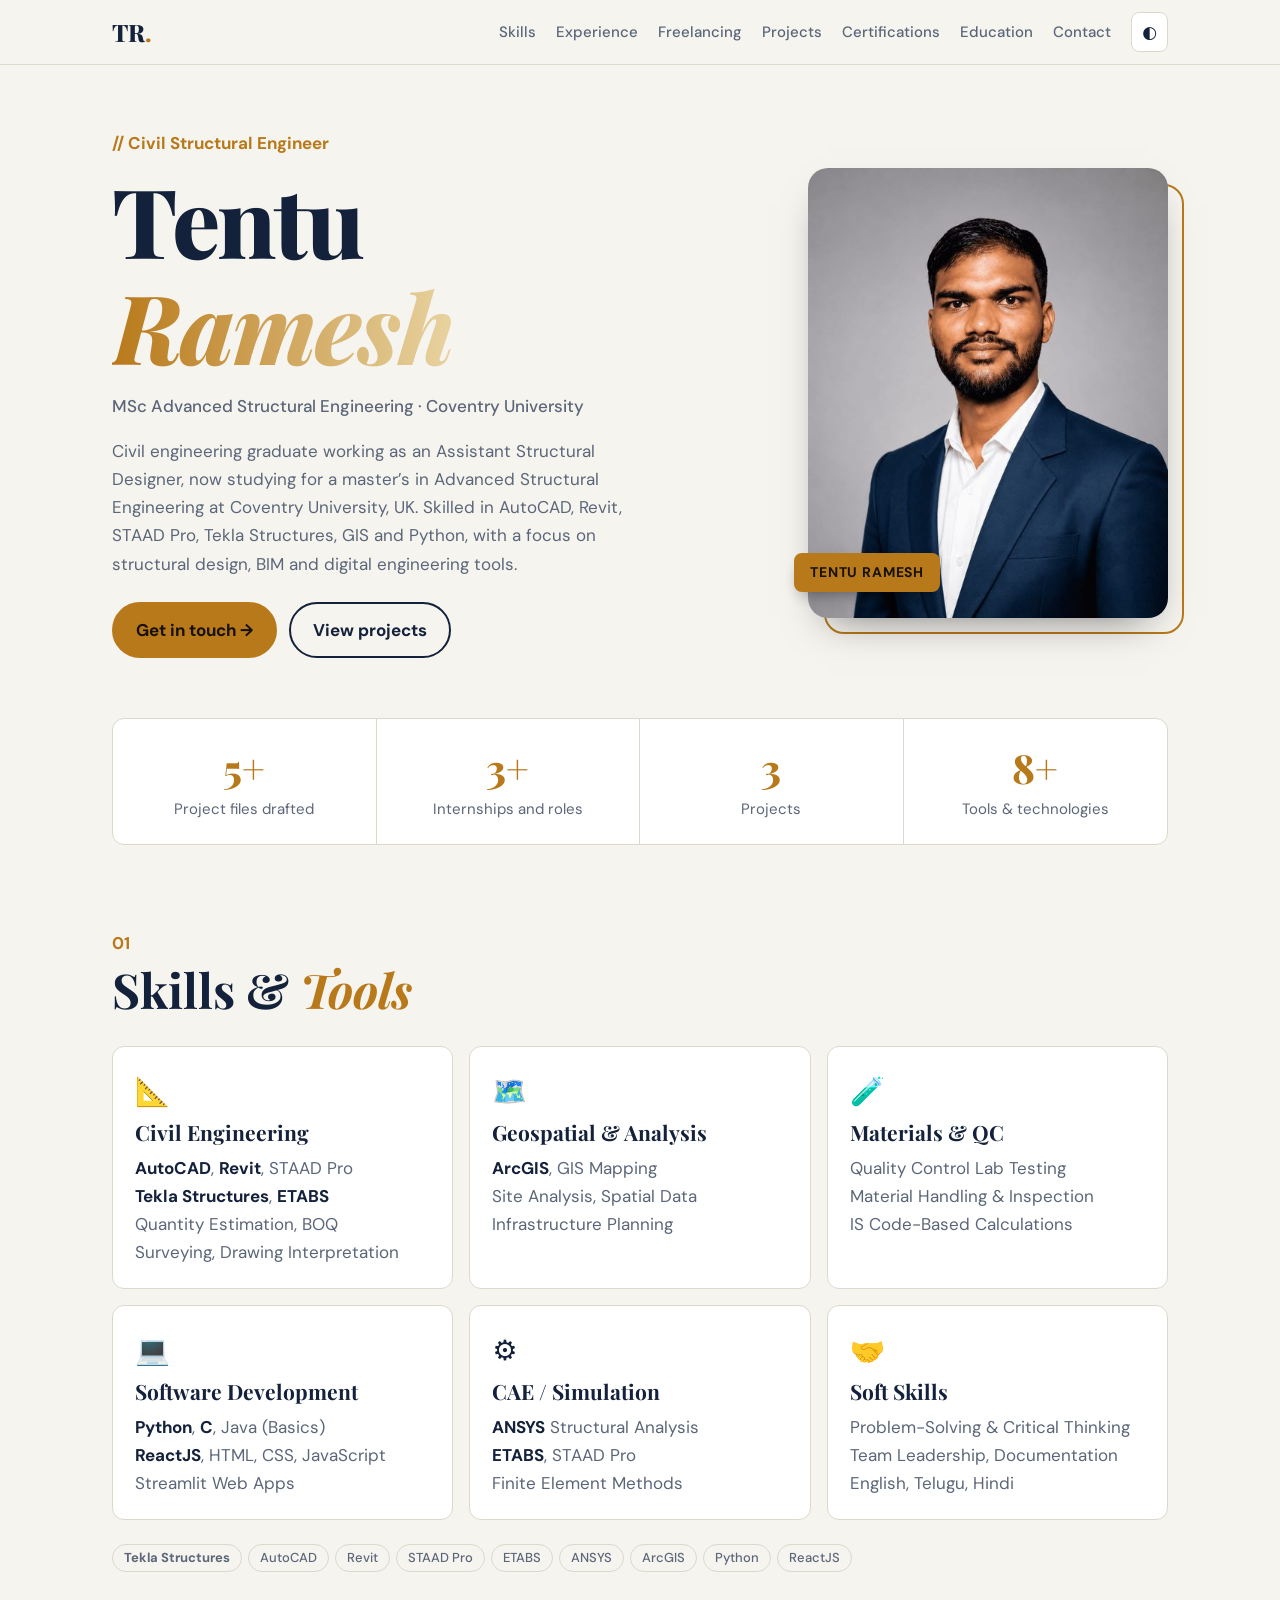
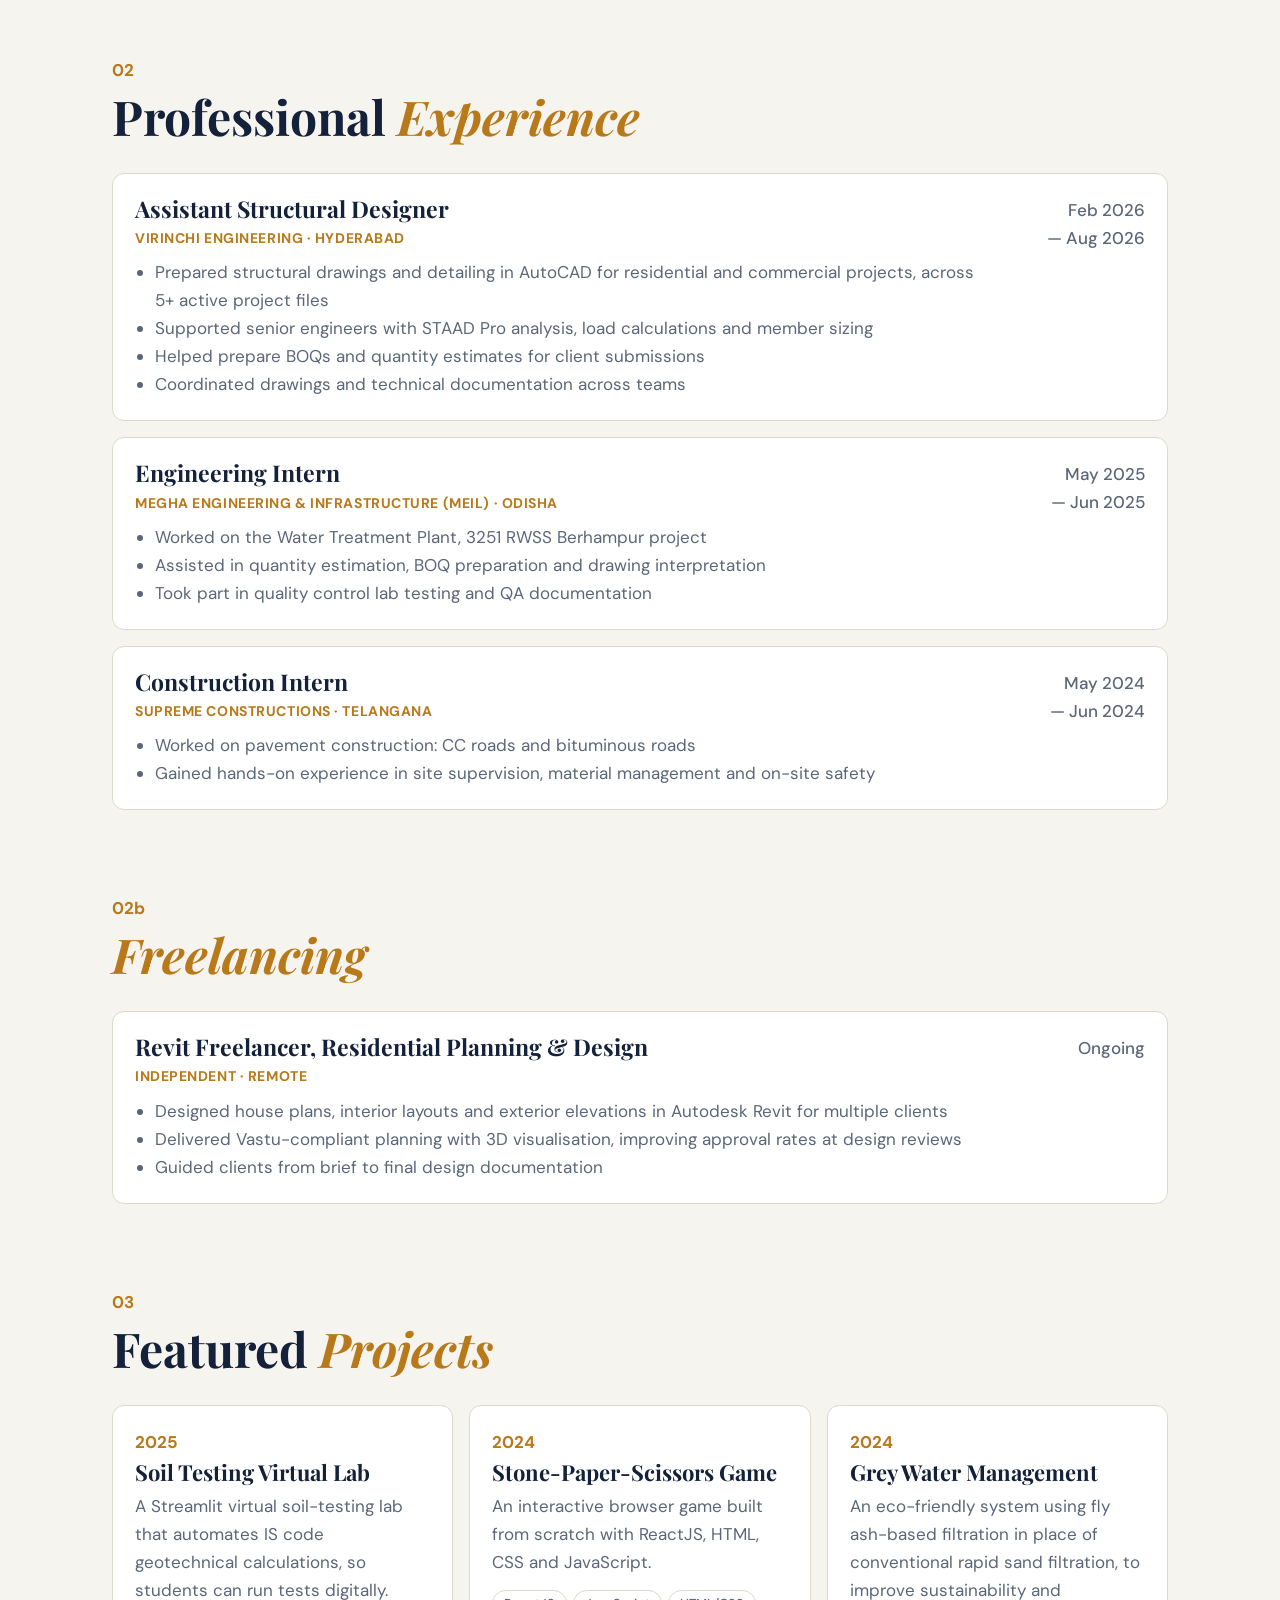
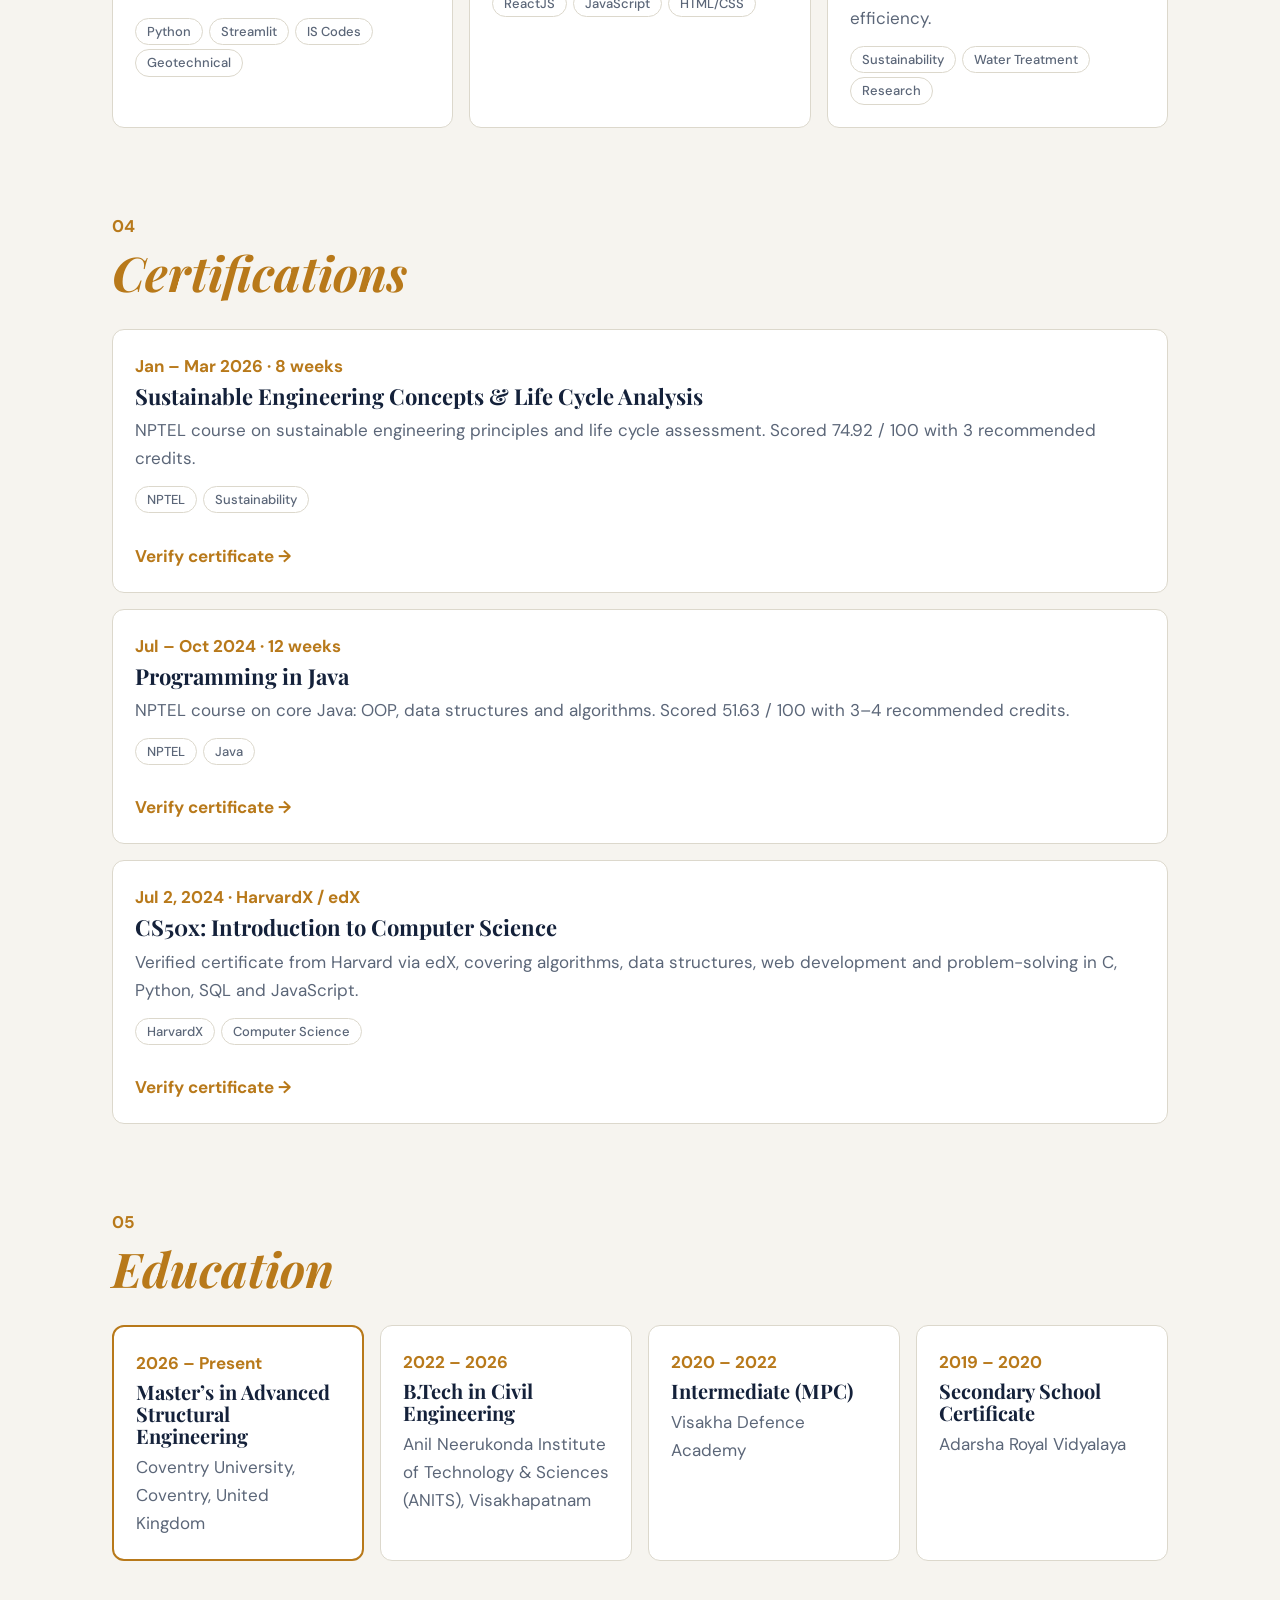
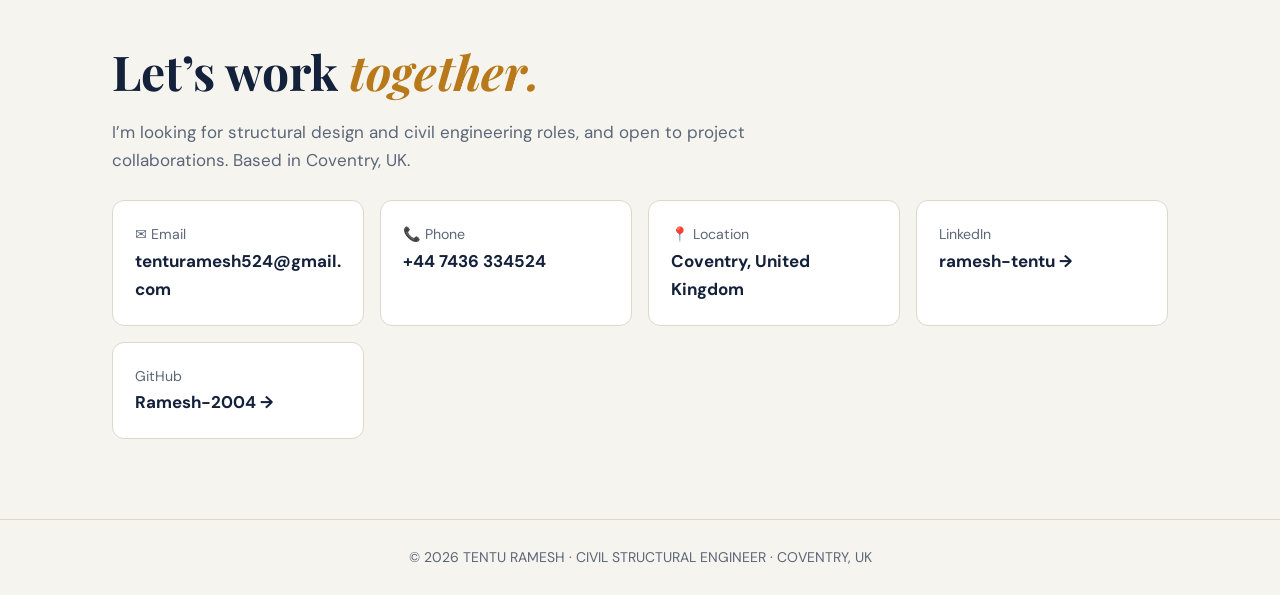
==== commit 56206a28: "Rename index.html.html to index.html" ====
--- a/index.html
+++ b/index.html
@@ -1,1046 +1,178 @@
 <!DOCTYPE html>
 <html lang="en">
 <head>
-<meta charset="UTF-8"/>
-<meta name="viewport" content="width=device-width, initial-scale=1.0"/>
-<title>Tentu Ramesh — Civil Engineer & Developer</title>
-<link href="https://fonts.googleapis.com/css2?family=Cormorant+Garamond:ital,wght@0,300;0,400;0,600;1,300;1,400&family=DM+Mono:wght@300;400;500&family=Outfit:wght@200;300;400;500;600&display=swap" rel="stylesheet"/>
+<meta charset="utf-8">
+<meta name="viewport" content="width=device-width, initial-scale=1, viewport-fit=cover">
+<title>Tentu Ramesh — Civil Structural Engineer</title>
+<link href="https://fonts.googleapis.com/css2?family=Playfair+Display:ital,wght@0,700;0,800;1,700&family=DM+Sans:wght@400;500;700&display=swap" rel="stylesheet">
 <style>
-  :root {
-    --bg: #0a0e14;
-    --surface: #111720;
-    --card: #161d28;
-    --border: #1e2d3d;
-    --accent: #00c9a7;
-    --accent2: #3d8ef8;
-    --accent3: #f5a623;
-    --text: #e8edf5;
-    --muted: #7a8fa6;
-    --serif: 'Cormorant Garamond', Georgia, serif;
-    --mono: 'DM Mono', monospace;
-    --sans: 'Outfit', sans-serif;
-  }
-  * { margin: 0; padding: 0; box-sizing: border-box; }
-  html { scroll-behavior: smooth; }
-  body {
-    background: var(--bg);
-    color: var(--text);
-    font-family: var(--sans);
-    font-weight: 300;
-    overflow-x: hidden;
-  }
-  body::before {
-    content: '';
-    position: fixed;
-    inset: 0;
-    background-image: url("data:image/svg+xml,%3Csvg viewBox='0 0 256 256' xmlns='http://www.w3.org/2000/svg'%3E%3Cfilter id='noise'%3E%3CfeTurbulence type='fractalNoise' baseFrequency='0.9' numOctaves='4' stitchTiles='stitch'/%3E%3C/filter%3E%3Crect width='100%25' height='100%25' filter='url(%23noise)' opacity='0.04'/%3E%3C/svg%3E");
-    pointer-events: none;
-    z-index: 1000;
-    opacity: 0.4;
-  }
-  .bg-mesh {
-    position: fixed;
-    inset: 0;
-    pointer-events: none;
-    z-index: 0;
-    overflow: hidden;
-  }
-  .bg-mesh::before {
-    content: '';
-    position: absolute;
-    width: 700px; height: 700px;
-    top: -200px; right: -200px;
-    background: radial-gradient(circle, rgba(0,201,167,0.07) 0%, transparent 70%);
-    border-radius: 50%;
-  }
-  .bg-mesh::after {
-    content: '';
-    position: absolute;
-    width: 600px; height: 600px;
-    bottom: 10%; left: -150px;
-    background: radial-gradient(circle, rgba(61,142,248,0.06) 0%, transparent 70%);
-    border-radius: 50%;
-  }
-  nav {
-    position: fixed;
-    top: 0; left: 0; right: 0;
-    z-index: 100;
-    display: flex;
-    justify-content: space-between;
-    align-items: center;
-    padding: 1.2rem 4rem;
-    background: rgba(10,14,20,0.85);
-    backdrop-filter: blur(20px);
-    border-bottom: 1px solid var(--border);
-  }
-  .nav-logo {
-    font-family: var(--serif);
-    font-size: 1.4rem;
-    font-weight: 300;
-    letter-spacing: 0.05em;
-    color: var(--text);
-    text-decoration: none;
-  }
-  .nav-logo span { color: var(--accent); }
-  .nav-links {
-    display: flex;
-    gap: 2.5rem;
-    list-style: none;
-  }
-  .nav-links a {
-    font-family: var(--mono);
-    font-size: 0.72rem;
-    color: var(--muted);
-    text-decoration: none;
-    letter-spacing: 0.1em;
-    text-transform: uppercase;
-    transition: color 0.3s;
-  }
-  .nav-links a:hover { color: var(--accent); }
-  #hero {
-    position: relative;
-    z-index: 1;
-    min-height: 100vh;
-    display: flex;
-    align-items: center;
-    padding: 0 4rem;
-    padding-top: 80px;
-  }
-  .hero-inner {
-    display: grid;
-    grid-template-columns: 1fr 420px;
-    gap: 6rem;
-    align-items: center;
-    max-width: 1300px;
-    margin: 0 auto;
-    width: 100%;
-  }
-  .hero-tag {
-    font-family: var(--mono);
-    font-size: 0.72rem;
-    color: var(--accent);
-    letter-spacing: 0.2em;
-    text-transform: uppercase;
-    margin-bottom: 1.5rem;
-    opacity: 0;
-    animation: fadeUp 0.8s 0.2s forwards;
-  }
-  .hero-name {
-    font-family: var(--serif);
-    font-size: clamp(3.5rem, 7vw, 6rem);
-    font-weight: 300;
-    line-height: 1.05;
-    letter-spacing: -0.01em;
-    margin-bottom: 0.3rem;
-    opacity: 0;
-    animation: fadeUp 0.8s 0.35s forwards;
-  }
-  .hero-name em {
-    font-style: italic;
-    color: var(--accent);
-  }
-  .hero-role {
-    font-size: 1.15rem;
-    font-weight: 200;
-    color: var(--muted);
-    margin-bottom: 2rem;
-    letter-spacing: 0.03em;
-    opacity: 0;
-    animation: fadeUp 0.8s 0.5s forwards;
-  }
-  .hero-role span {
-    color: var(--accent2);
-  }
-  .hero-desc {
-    font-size: 1rem;
-    line-height: 1.8;
-    color: var(--muted);
-    max-width: 520px;
-    margin-bottom: 3rem;
-    opacity: 0;
-    animation: fadeUp 0.8s 0.65s forwards;
-  }
-  .hero-ctas {
-    display: flex;
-    gap: 1rem;
-    flex-wrap: wrap;
-    opacity: 0;
-    animation: fadeUp 0.8s 0.8s forwards;
-  }
-  .btn-primary {
-    background: var(--accent);
-    color: #0a0e14;
-    padding: 0.85rem 2rem;
-    border-radius: 2px;
-    text-decoration: none;
-    font-size: 0.85rem;
-    font-weight: 500;
-    letter-spacing: 0.08em;
-    transition: all 0.3s;
-    border: 1px solid var(--accent);
-  }
-  .btn-primary:hover {
-    background: transparent;
-    color: var(--accent);
-  }
-  .btn-outline {
-    border: 1px solid var(--border);
-    color: var(--text);
-    padding: 0.85rem 2rem;
-    border-radius: 2px;
-    text-decoration: none;
-    font-size: 0.85rem;
-    font-weight: 300;
-    letter-spacing: 0.08em;
-    transition: all 0.3s;
-  }
-  .btn-outline:hover {
-    border-color: var(--accent);
-    color: var(--accent);
-  }
-  .hero-photo-wrap {
-    opacity: 0;
-    animation: fadeIn 1s 0.4s forwards;
-    position: relative;
-  }
-  .hero-photo-frame {
-    position: relative;
-    border-radius: 4px;
-    overflow: hidden;
-    aspect-ratio: 3/4;
-    background: var(--surface);
-    border: 1px solid var(--border);
-  }
-  .hero-photo-frame::after {
-    content: '';
-    position: absolute;
-    inset: 0;
-    background: linear-gradient(to top, rgba(10,14,20,0.5) 0%, transparent 50%);
-  }
-  .hero-photo-frame img {
-    width: 100%;
-    height: 100%;
-    object-fit: cover;
-    object-position: center top;
-    display: block;
-  }
-  .photo-label {
-    position: absolute;
-    bottom: -1px; right: -1px;
-    background: var(--accent);
-    color: #0a0e14;
-    font-family: var(--mono);
-    font-size: 0.65rem;
-    padding: 0.4rem 0.8rem;
-    letter-spacing: 0.1em;
-    z-index: 2;
-  }
-  .hero-photo-wrap::before {
-    content: '';
-    position: absolute;
-    top: -12px; left: -12px;
-    width: 60px; height: 60px;
-    border-top: 2px solid var(--accent);
-    border-left: 2px solid var(--accent);
-    border-radius: 2px;
-  }
-  .hero-photo-wrap::after {
-    content: '';
-    position: absolute;
-    bottom: -12px; right: -12px;
-    width: 60px; height: 60px;
-    border-bottom: 2px solid var(--accent2);
-    border-right: 2px solid var(--accent2);
-    border-radius: 2px;
-  }
-  .stats-bar {
-    background: var(--surface);
-    border-top: 1px solid var(--border);
-    border-bottom: 1px solid var(--border);
-    padding: 2rem 4rem;
-    display: flex;
-    gap: 0;
-    position: relative;
-    z-index: 1;
-  }
-  .stat {
-    flex: 1;
-    text-align: center;
-    padding: 0 2rem;
-    border-right: 1px solid var(--border);
-  }
-  .stat:last-child { border-right: none; }
-  .stat-num {
-    font-family: var(--serif);
-    font-size: 2.5rem;
-    font-weight: 300;
-    color: var(--accent);
-    line-height: 1;
-    margin-bottom: 0.3rem;
-  }
-  .stat-label {
-    font-family: var(--mono);
-    font-size: 0.65rem;
-    color: var(--muted);
-    letter-spacing: 0.15em;
-    text-transform: uppercase;
-  }
-  section {
-    position: relative;
-    z-index: 1;
-    padding: 6rem 4rem;
-    max-width: 1300px;
-    margin: 0 auto;
-  }
-  .section-header {
-    display: flex;
-    align-items: baseline;
-    gap: 1.5rem;
-    margin-bottom: 4rem;
-  }
-  .section-num {
-    font-family: var(--mono);
-    font-size: 0.72rem;
-    color: var(--accent);
-    letter-spacing: 0.15em;
-  }
-  .section-title {
-    font-family: var(--serif);
-    font-size: 2.8rem;
-    font-weight: 300;
-    letter-spacing: -0.01em;
-  }
-  .section-line {
-    flex: 1;
-    height: 1px;
-    background: var(--border);
-    margin-left: 1rem;
-  }
-  .skills-grid {
-    display: grid;
-    grid-template-columns: repeat(3, 1fr);
-    gap: 1.5rem;
-  }
-  .skill-card {
-    background: var(--card);
-    border: 1px solid var(--border);
-    border-radius: 4px;
-    padding: 2rem;
-    transition: all 0.3s;
-    position: relative;
-    overflow: hidden;
-  }
-  .skill-card::before {
-    content: '';
-    position: absolute;
-    top: 0; left: 0; right: 0;
-    height: 2px;
-    background: linear-gradient(90deg, var(--accent), transparent);
-    opacity: 0;
-    transition: opacity 0.3s;
-  }
-  .skill-card:hover {
-    border-color: rgba(0,201,167,0.3);
-    transform: translateY(-3px);
-  }
-  .skill-card:hover::before { opacity: 1; }
-  .skill-icon {
-    font-size: 1.8rem;
-    margin-bottom: 1rem;
-  }
-  .skill-cat {
-    font-family: var(--mono);
-    font-size: 0.65rem;
-    color: var(--accent);
-    letter-spacing: 0.2em;
-    text-transform: uppercase;
-    margin-bottom: 0.8rem;
-  }
-  .skill-items {
-    font-size: 0.9rem;
-    color: var(--muted);
-    line-height: 1.8;
-  }
-  .skill-items strong {
-    color: var(--text);
-    font-weight: 400;
-  }
-  .exp-list { display: flex; flex-direction: column; gap: 2rem; }
-  .exp-card {
-    background: var(--card);
-    border: 1px solid var(--border);
-    border-radius: 4px;
-    padding: 2.5rem;
-    display: grid;
-    grid-template-columns: 1fr auto;
-    gap: 1rem;
-    transition: border-color 0.3s;
-    position: relative;
-    overflow: hidden;
-  }
-  .exp-card::before {
-    content: '';
-    position: absolute;
-    left: 0; top: 0; bottom: 0;
-    width: 3px;
-    background: var(--accent);
-  }
-  .exp-card:nth-child(2)::before { background: var(--accent2); }
-  .exp-card:hover { border-color: rgba(0,201,167,0.25); }
-  .exp-title { font-size: 1.15rem; font-weight: 400; margin-bottom: 0.3rem; }
-  .exp-company {
-    font-family: var(--mono);
-    font-size: 0.75rem;
-    color: var(--accent);
-    letter-spacing: 0.1em;
-    margin-bottom: 1rem;
-  }
-  .exp-points { list-style: none; }
-  .exp-points li {
-    font-size: 0.9rem;
-    color: var(--muted);
-    padding: 0.3rem 0;
-    padding-left: 1.2rem;
-    position: relative;
-  }
-  .exp-points li::before {
-    content: '›';
-    position: absolute;
-    left: 0;
-    color: var(--accent);
-  }
-  .exp-period {
-    font-family: var(--mono);
-    font-size: 0.72rem;
-    color: var(--muted);
-    letter-spacing: 0.08em;
-    text-align: right;
-    white-space: nowrap;
-  }
-  .projects-grid {
-    display: grid;
-    grid-template-columns: repeat(3, 1fr);
-    gap: 1.5rem;
-  }
-  .proj-card {
-    background: var(--card);
-    border: 1px solid var(--border);
-    border-radius: 4px;
-    padding: 2rem;
-    transition: all 0.3s;
-    position: relative;
-    overflow: hidden;
-  }
-  .proj-card:hover {
-    border-color: rgba(61,142,248,0.35);
-    transform: translateY(-4px);
-  }
-  .proj-year {
-    font-family: var(--mono);
-    font-size: 0.65rem;
-    color: var(--muted);
-    letter-spacing: 0.15em;
-    margin-bottom: 1rem;
-  }
-  .proj-title {
-    font-family: var(--serif);
-    font-size: 1.4rem;
-    font-weight: 400;
-    margin-bottom: 0.8rem;
-    line-height: 1.3;
-  }
-  .proj-desc {
-    font-size: 0.88rem;
-    color: var(--muted);
-    line-height: 1.7;
-    margin-bottom: 1.5rem;
-  }
-  .proj-tags {
-    display: flex;
-    flex-wrap: wrap;
-    gap: 0.5rem;
-  }
-  .tag {
-    font-family: var(--mono);
-    font-size: 0.62rem;
-    color: var(--accent2);
-    background: rgba(61,142,248,0.08);
-    border: 1px solid rgba(61,142,248,0.2);
-    padding: 0.25rem 0.6rem;
-    border-radius: 2px;
-    letter-spacing: 0.08em;
-  }
-  .edu-list { display: flex; flex-direction: column; gap: 1.2rem; }
-  .edu-card {
-    background: var(--card);
-    border: 1px solid var(--border);
-    border-radius: 4px;
-    padding: 2rem 2.5rem;
-    display: grid;
-    grid-template-columns: auto 1fr auto;
-    gap: 2rem;
-    align-items: center;
-    transition: border-color 0.3s;
-  }
-  .edu-card:hover { border-color: rgba(245,166,35,0.3); }
-  .edu-year {
-    font-family: var(--mono);
-    font-size: 0.72rem;
-    color: var(--accent3);
-    letter-spacing: 0.1em;
-    writing-mode: vertical-rl;
-    transform: rotate(180deg);
-    text-align: center;
-    border-right: 1px solid var(--border);
-    padding-right: 1.5rem;
-  }
-  .edu-deg { font-size: 1rem; font-weight: 400; margin-bottom: 0.3rem; }
-  .edu-inst { font-size: 0.85rem; color: var(--muted); }
-  .edu-score {
-    font-family: var(--serif);
-    font-size: 2rem;
-    font-weight: 300;
-    color: var(--accent3);
-    text-align: right;
-  }
-  .edu-score span {
-    font-family: var(--mono);
-    font-size: 0.65rem;
-    color: var(--muted);
-    display: block;
-    text-align: right;
-    letter-spacing: 0.1em;
-  }
-  #contact-section {
-    background: var(--surface);
-    border-top: 1px solid var(--border);
-    border-bottom: 1px solid var(--border);
-  }
-  .contact-inner {
-    max-width: 1300px;
-    margin: 0 auto;
-    padding: 6rem 4rem;
-    display: grid;
-    grid-template-columns: 1fr 1fr;
-    gap: 6rem;
-    align-items: center;
-  }
-  .contact-headline {
-    font-family: var(--serif);
-    font-size: 3.5rem;
-    font-weight: 300;
-    line-height: 1.15;
-    margin-bottom: 1.5rem;
-  }
-  .contact-headline em { font-style: italic; color: var(--accent); }
-  .contact-sub { font-size: 0.95rem; color: var(--muted); line-height: 1.8; }
-  .contact-links { display: flex; flex-direction: column; gap: 1rem; }
-  .contact-link {
-    display: flex;
-    align-items: center;
-    gap: 1.2rem;
-    background: var(--card);
-    border: 1px solid var(--border);
-    border-radius: 4px;
-    padding: 1.2rem 1.5rem;
-    text-decoration: none;
-    color: var(--text);
-    transition: all 0.3s;
-  }
-  .contact-link:hover {
-    border-color: var(--accent);
-    transform: translateX(6px);
-  }
-  .contact-link-icon {
-    font-size: 1.1rem;
-    width: 36px;
-    text-align: center;
-  }
-  .contact-link-text { flex: 1; }
-  .contact-link-label {
-    font-family: var(--mono);
-    font-size: 0.62rem;
-    color: var(--muted);
-    letter-spacing: 0.1em;
-    text-transform: uppercase;
-    margin-bottom: 0.2rem;
-  }
-  .contact-link-val { font-size: 0.9rem; }
-  .contact-link-arrow { color: var(--muted); font-size: 0.9rem; transition: color 0.3s; }
-  .contact-link:hover .contact-link-arrow { color: var(--accent); }
-  footer {
-    text-align: center;
-    padding: 2rem 4rem;
-    font-family: var(--mono);
-    font-size: 0.65rem;
-    color: var(--muted);
-    letter-spacing: 0.1em;
-    border-top: 1px solid var(--border);
-    position: relative;
-    z-index: 1;
-  }
-  .reveal {
-    opacity: 0;
-    transform: translateY(30px);
-    transition: opacity 0.7s, transform 0.7s;
-  }
-  .reveal.visible {
-    opacity: 1;
-    transform: translateY(0);
-  }
-  @keyframes fadeUp {
-    from { opacity: 0; transform: translateY(20px); }
-    to { opacity: 1; transform: translateY(0); }
-  }
-  @keyframes fadeIn {
-    from { opacity: 0; }
-    to { opacity: 1; }
-  }
-  @media (max-width: 1024px) {
-    nav { padding: 1.2rem 2rem; }
-    .nav-links { gap: 1.5rem; }
-    #hero { padding: 0 2rem; }
-    .hero-inner { grid-template-columns: 1fr; gap: 3rem; }
-    .hero-photo-wrap { max-width: 300px; margin: 0 auto; }
-    section { padding: 4rem 2rem; }
-    .skills-grid, .projects-grid { grid-template-columns: 1fr 1fr; }
-    .contact-inner { grid-template-columns: 1fr; gap: 3rem; padding: 4rem 2rem; }
-    .stats-bar { padding: 1.5rem 2rem; }
-  }
-  @media (max-width: 640px) {
-    .nav-links { display: none; }
-    .skills-grid, .projects-grid { grid-template-columns: 1fr; }
-    .edu-card { grid-template-columns: 1fr; }
-    .edu-year { writing-mode: horizontal-tb; transform: none; border-right: none; border-bottom: 1px solid var(--border); padding-right: 0; padding-bottom: 0.8rem; }
-    .exp-card { grid-template-columns: 1fr; }
-    .stats-bar { flex-wrap: wrap; }
-    .stat { min-width: 50%; }
-    .section-title { font-size: 2rem; }
-    .hero-name { font-size: 2.8rem; }
-  }
+:root{--bg:#f6f4ef;--card:#fff;--ink:#14213a;--mut:#5b6678;--line:#dcd8cc;--ac:#b8791a;--ac2:#14213a;color-scheme:light;box-sizing:border-box;padding-top:env(safe-area-inset-top,0px);padding-bottom:env(safe-area-inset-bottom,0px)}
+@media (prefers-color-scheme:dark){:root:not([data-theme="light"]){--bg:#0b1220;--card:#121b2e;--ink:#eaf0fa;--mut:#9aa8c0;--line:#243250;--ac:#f0b24a;--ac2:#eaf0fa;color-scheme:dark}}
+:root[data-theme="dark"]{--bg:#0b1220;--card:#121b2e;--ink:#eaf0fa;--mut:#9aa8c0;--line:#243250;--ac:#f0b24a;--ac2:#eaf0fa;color-scheme:dark}
+*,*::before,*::after{box-sizing:border-box}
+html{scroll-behavior:smooth;scroll-padding-top:calc(70px + env(safe-area-inset-top,0px))}
+body{margin:0;background:var(--bg);color:var(--ink);font:400 17px/1.65 "DM Sans",system-ui,sans-serif}
+body::before{content:"";position:fixed;inset:0 0 auto;height:env(safe-area-inset-top,0px);background:var(--bg);z-index:30}
+h1,h2,h3{font-family:"Playfair Display",Georgia,serif;margin:0;line-height:1.1}
+a{color:inherit}
+:focus-visible{outline:3px solid var(--ac);outline-offset:2px}
+header{position:sticky;top:env(safe-area-inset-top,0px);z-index:20;background:color-mix(in srgb,var(--bg) 90%,transparent);backdrop-filter:blur(10px);border-bottom:1px solid var(--line)}
+nav{max-width:1100px;margin:auto;padding:12px 22px;display:flex;align-items:center;gap:20px}
+.logo{font:800 24px "Playfair Display";text-decoration:none;margin-right:auto}.logo i{color:var(--ac);font-style:normal}
+nav a.l{text-decoration:none;color:var(--mut);font-size:15px;font-weight:500}
+nav a.l:hover{color:var(--ink)}
+.tg{background:var(--card);border:1px solid var(--line);color:var(--ink);border-radius:8px;padding:5px 10px;font:inherit;cursor:pointer}
+.w{max-width:1100px;margin:auto;padding:0 22px}
+.hero{display:grid;grid-template-columns:1.2fr 1fr;gap:40px;align-items:center;padding:64px 0 24px}
+.kick{color:var(--ac);font-weight:700;margin-bottom:10px}
+.hero h1{font-size:clamp(48px,9vw,96px);font-weight:800;letter-spacing:-.02em}
+.hero h1 em{color:var(--ac);font-style:italic}
+.edu1{color:var(--mut);font-weight:500;margin:14px 0}
+.hero p.d{color:var(--mut);max-width:54ch}
+.btns{display:flex;gap:12px;flex-wrap:wrap;margin-top:24px}
+.btn{padding:12px 22px;border-radius:99px;font-weight:700;text-decoration:none;border:2px solid var(--ink);display:inline-block}
+.btn.p{background:var(--ac);border-color:var(--ac);color:#17110a}
+.ph{aspect-ratio:4/5;max-width:360px;margin-left:auto;position:relative}
+.ph::before{content:"";position:absolute;inset:0;transform:translate(16px,16px);border:2px solid var(--ac);border-radius:20px;z-index:0}
+.ph img{position:relative;z-index:1;width:100%;height:100%;object-fit:cover;object-position:center 15%;display:block;border-radius:20px;box-shadow:0 18px 40px -20px rgba(0,0,0,.55)}
+.ph span{position:absolute;z-index:2;left:-14px;bottom:26px;background:var(--ac);color:#17110a;font-weight:700;padding:8px 16px;font-size:14px;letter-spacing:.06em;border-radius:8px;box-shadow:0 8px 18px -8px rgba(0,0,0,.5)}
+.stats{display:grid;grid-template-columns:repeat(4,1fr);border:1px solid var(--line);background:var(--card);border-radius:12px;margin:36px 0 0}
+.stat{padding:22px;text-align:center;border-right:1px solid var(--line)}.stat:last-child{border:0}
+.stat b{display:block;font:800 40px "Playfair Display";color:var(--ac)}.stat span{color:var(--mut);font-size:15px}
+section{padding:84px 0 0}
+.num{color:var(--ac);font-weight:700;margin-bottom:6px}
+h2{font-size:clamp(32px,5vw,48px);margin-bottom:30px}
+h2 em{font-style:italic;color:var(--ac)}
+.card{background:var(--card);border:1px solid var(--line);border-radius:12px;padding:22px}
+.sk{display:grid;grid-template-columns:repeat(auto-fit,minmax(300px,1fr));gap:16px}
+.sk .ico{font-size:28px}.sk h3{font-size:21px;margin:6px 0 10px}
+.sk p{margin:0;color:var(--mut)}.sk b{color:var(--ink)}
+.tl{display:grid;gap:16px}
+.job{display:grid;grid-template-columns:1fr 150px;gap:18px}
+.job h3{font-size:23px}.org{color:var(--ac);font-weight:700;font-size:14px;letter-spacing:.04em;margin:6px 0 8px}
+.job ul{margin:0;padding-left:20px;color:var(--mut)}
+.dt{text-align:right;color:var(--mut);font-weight:500}
+.badge{display:inline-block;background:var(--ac);color:#17110a;font-size:12px;font-weight:700;padding:2px 10px;border-radius:99px;vertical-align:middle;margin-left:8px}
+.pj{display:grid;grid-template-columns:repeat(auto-fit,minmax(300px,1fr));gap:16px}
+.yr{color:var(--ac);font-weight:700}
+.pj h3{font-size:22px;margin:4px 0 8px}.pj p{margin:0 0 10px;color:var(--mut)}
+.tag{display:inline-block;font-size:13px;font-weight:500;padding:2px 11px;border:1px solid var(--line);border-radius:99px;margin:4px 6px 0 0;color:var(--mut)}
+.ct{display:grid;gap:16px}.ct h3{font-size:22px;margin:4px 0 8px}.ct p{margin:0 0 10px;color:var(--mut)}
+.vf{font-weight:700;color:var(--ac);text-decoration:none}
+.ed{display:grid;grid-template-columns:repeat(auto-fit,minmax(240px,1fr));gap:16px}
+.ed h3{font-size:20px;margin:4px 0 6px}.ed p{margin:0;color:var(--mut)}
+.ed .big{font:800 38px "Playfair Display";color:var(--ac);margin-top:10px}.ed .big small{font:500 14px "DM Sans";color:var(--mut)}
+.ed .cur{border:2px solid var(--ac)}
+.cn{max-width:640px;color:var(--mut);margin:-10px 0 26px}
+.cg{display:grid;grid-template-columns:repeat(auto-fit,minmax(250px,1fr));gap:16px}
+.cg .card{text-decoration:none;display:block}.cg small{color:var(--mut);display:block}.cg b{overflow-wrap:anywhere}
+footer{margin-top:80px;padding:26px 22px;text-align:center;color:var(--mut);border-top:1px solid var(--line);font-size:14px}
+@media (max-width:820px){.hero{grid-template-columns:1fr}.ph{margin:0;max-width:260px}.stats{grid-template-columns:1fr 1fr}.stat:nth-child(2){border-right:0}.stat:nth-child(-n+2){border-bottom:1px solid var(--line)}.job{grid-template-columns:1fr}.dt{text-align:left}nav a.l{display:none}}
+@keyframes up{from{opacity:0;transform:translateY(26px)}to{opacity:1;transform:none}}
+@keyframes fl{50%{transform:translateY(-14px)}}
+@keyframes gl{50%{box-shadow:0 0 38px 4px color-mix(in srgb,var(--ac) 45%,transparent)}}
+@keyframes sh{to{background-position:200% 0}}
+.hero>div:first-child>*{animation:up .9s cubic-bezier(.2,.7,.2,1) both}
+.hero>div:first-child>:nth-child(2){animation-delay:.12s}.hero>div:first-child>:nth-child(3){animation-delay:.24s}.hero>div:first-child>:nth-child(4){animation-delay:.36s}.hero>div:first-child>:nth-child(5){animation-delay:.48s}
+.ph{animation:up 1s .3s both,fl 7s 1.3s ease-in-out infinite}
+.hero h1 em{background:linear-gradient(90deg,var(--ac),#e8d3a0,var(--ac));background-size:200% 100%;-webkit-background-clip:text;background-clip:text;color:transparent;animation:sh 5s linear infinite}
+.rv{opacity:0;transform:translateY(30px);transition:opacity .7s ease var(--d,0s),transform .7s ease var(--d,0s),box-shadow .25s,border-color .25s}
+.rv.in{opacity:1;transform:none}
+.rv.done{transition:transform .25s,box-shadow .25s,border-color .25s}
+.card.rv.in:hover{transform:translateY(-5px);border-color:var(--ac);box-shadow:0 14px 30px -16px color-mix(in srgb,var(--ac) 70%,transparent)}
+.btn{transition:transform .2s,box-shadow .2s}.btn:hover{transform:translateY(-3px);box-shadow:0 8px 18px -8px var(--ac)}
+.tag{transition:transform .2s,background .2s,color .2s}.tag:hover{transform:scale(1.08);background:var(--ac);color:#17110a;border-color:var(--ac)}
+.sk .ico{display:inline-block;transition:transform .4s}.sk .card:hover .ico{transform:rotate(-12deg) scale(1.25)}
+#pg{position:fixed;top:env(safe-area-inset-top,0px);left:0;height:3px;width:0;background:var(--ac);z-index:40}
+@media (prefers-reduced-motion:reduce){html{scroll-behavior:auto}.hero>div:first-child>*,.ph,.hero h1 em{animation:none}}
 </style>
 </head>
 <body>
-<div class="bg-mesh"></div>
-<nav>
-  <a href="#hero" class="nav-logo">TR<span>.</span></a>
-  <ul class="nav-links">
-    <li><a href="#skills">Skills</a></li>
-    <li><a href="#experience">Experience</a></li>
-    <li><a href="#freelance">Freelancing</a></li>
-    <li><a href="#projects">Projects</a></li>
-    <li><a href="#certifications">Certifications</a></li>
-    <li><a href="#education">Education</a></li>
-    <li><a href="#contact">Contact</a></li>
-  </ul>
-</nav>
-<div id="hero">
-  <div class="hero-inner">
-    <div class="hero-text">
-      <p class="hero-tag">// Civil Engineer & Developer</p>
-      <h1 class="hero-name">Tentu<br/><em>Ramesh</em></h1>
-      <p class="hero-role">B.Tech Civil Engineering · ANITS · CGPA <span>8.52</span></p>
-      <p class="hero-desc">
-        Motivated civil engineering fresher currently working as an Assistant Structural Designer Intern
-        at Virinchi Engineering Pvt Ltd, Hyderabad. Strong technical skills in AutoCAD, Revit, STAAD Pro, GIS, and
-        programming. Passionate about structural design, infrastructure technology, and modern digital engineering tools.
-      </p>
-      <div class="hero-ctas">
-        <a href="#contact" class="btn-primary">Get In Touch →</a>
-        <a href="#projects" class="btn-outline">View Projects</a>
-      </div>
-    </div>
-    <div class="hero-photo-wrap">
-      <div class="hero-photo-frame">
-        <img src="[data-uri]" alt="Tentu Ramesh" id="profile-img"/>
-        <div class="photo-label">TENTU RAMESH</div>
-      </div>
-    </div>
-  </div>
+<header><nav aria-label="Main">
+<a class="logo" href="#hero">TR<i>.</i></a>
+<a class="l" href="#skills">Skills</a><a class="l" href="#experience">Experience</a><a class="l" href="#freelance">Freelancing</a><a class="l" href="#projects">Projects</a><a class="l" href="#certifications">Certifications</a><a class="l" href="#education">Education</a><a class="l" href="#contact">Contact</a>
+<button class="tg" id="tg" aria-label="Toggle light and dark theme">◐</button>
+</nav></header>
+<main class="w">
+<div class="hero" id="hero">
+<div>
+<div class="kick">// Civil Structural Engineer</div>
+<h1>Tentu <em>Ramesh</em></h1>
+<div class="edu1">MSc Advanced Structural Engineering · Coventry University</div>
+<p class="d">Civil engineering graduate working as an Assistant Structural Designer, now studying for a master’s in Advanced Structural Engineering at Coventry University, UK. Skilled in AutoCAD, Revit, STAAD Pro, Tekla Structures, GIS and Python, with a focus on structural design, BIM and digital engineering tools.</p>
+<div class="btns"><a class="btn p" href="#contact">Get in touch →</a><a class="btn" href="#projects">View projects</a></div>
 </div>
-<div class="stats-bar">
-  <div class="stat">
-    <div class="stat-num">8.52</div>
-    <div class="stat-label">CGPA Score</div>
-  </div>
-  <div class="stat">
-    <div class="stat-num">3+</div>
-    <div class="stat-label">Internships</div>
-  </div>
-  <div class="stat">
-    <div class="stat-num">3</div>
-    <div class="stat-label">Projects</div>
-  </div>
-  <div class="stat">
-    <div class="stat-num">8+</div>
-    <div class="stat-label">Tools & Technologies</div>
-  </div>
+<div class="ph"><img src="[data-uri]" alt="Portrait of Tentu Ramesh in a navy blazer" width="480" height="599"><span>TENTU RAMESH</span></div>
 </div>
-<section id="skills">
-  <div class="section-header reveal">
-    <span class="section-num">01</span>
-    <h2 class="section-title">Skills & Tools</h2>
-    <div class="section-line"></div>
-  </div>
-  <div class="skills-grid">
-    <div class="skill-card reveal">
-      <div class="skill-icon">📐</div>
-      <div class="skill-cat">Civil Engineering</div>
-      <div class="skill-items">
-        <strong>AutoCAD</strong>, <strong>Revit</strong>, STAAD Pro<br/>
-        <strong>Tekla Structures</strong>, <strong>ETABS</strong><br/>
-        Quantity Estimation, BOQ<br/>
-        Surveying, Drawing Interpretation
-      </div>
-    </div>
-    <div class="skill-card reveal">
-      <div class="skill-icon">🗺️</div>
-      <div class="skill-cat">Geospatial & Analysis</div>
-      <div class="skill-items">
-        <strong>ArcGIS</strong>, GIS Mapping<br/>
-        Site Analysis, Spatial Data<br/>
-        Infrastructure Planning
-      </div>
-    </div>
-    <div class="skill-card reveal">
-      <div class="skill-icon">🧪</div>
-      <div class="skill-cat">Materials & QC</div>
-      <div class="skill-items">
-        Quality Control Lab Testing<br/>
-        Material Handling & Inspection<br/>
-        IS Code-Based Calculations
-      </div>
-    </div>
-    <div class="skill-card reveal">
-      <div class="skill-icon">💻</div>
-      <div class="skill-cat">Software Development</div>
-      <div class="skill-items">
-        <strong>Python</strong>, <strong>C</strong>, Java (Basics)<br/>
-        <strong>ReactJS</strong>, HTML, CSS, JavaScript<br/>
-        Streamlit Web Apps
-      </div>
-    </div>
-    <div class="skill-card reveal">
-      <div class="skill-icon">⚙️</div>
-      <div class="skill-cat">CAE / Simulation</div>
-      <div class="skill-items">
-        <strong>ANSYS</strong> Structural Analysis<br/>
-        <strong>ETABS</strong>, STAAD Pro<br/>
-        Finite Element Methods<br/>
-        Engineering Simulation
-      </div>
-    </div>
-    <div class="skill-card reveal">
-      <div class="skill-icon">🤝</div>
-      <div class="skill-cat">Soft Skills</div>
-      <div class="skill-items">
-        Problem-Solving & Critical Thinking<br/>
-        Team Leadership, Documentation<br/>
-        English, Telugu, Hindi
-      </div>
-    </div>
-  </div>
-</section>
-<section id="experience" style="background: linear-gradient(180deg, transparent, rgba(22,29,40,0.4), transparent);">
-  <div class="section-header reveal">
-    <span class="section-num">02</span>
-    <h2 class="section-title">Experience</h2>
-    <div class="section-line"></div>
-  </div>
-  <div class="exp-list">
-    <div class="exp-card reveal">
-      <div>
-        <div class="exp-title">Assistant Structural Designer Intern <span style="font-family:var(--mono);font-size:0.62rem;color:var(--accent);background:rgba(0,201,167,0.1);border:1px solid rgba(0,201,167,0.3);padding:0.2rem 0.5rem;border-radius:2px;margin-left:0.5rem;vertical-align:middle;">CURRENT</span></div>
-        <div class="exp-company">VIRINCHI ENGINEERING PVT LTD · Hyderabad</div>
-        <ul class="exp-points">
-          <li>Assisting in structural drafting and detailing using AutoCAD and STAAD Pro</li>
-          <li>Supporting structural planning, analysis, and documentation activities</li>
-          <li>Working on residential and commercial structural design concepts</li>
-        </ul>
-      </div>
-      <div class="exp-period">Present</div>
-    </div>
-    <div class="exp-card reveal">
-      <div>
-        <div class="exp-title">Engineering Intern</div>
-        <div class="exp-company">MEGHA ENGINEERING INFRASTRUCTURE LTD (MEIL) · Odisha</div>
-        <ul class="exp-points">
-          <li>Worked on the Water Treatment Plant (WTP) — 3251 RWSS Berhampur project</li>
-          <li>Assisted in quantity estimation, BOQ preparation, and drawing interpretation</li>
-          <li>Performed hands-on material testing in the Quality Control Lab</li>
-        </ul>
-      </div>
-      <div class="exp-period">May 2025<br/>— Jun 2025</div>
-    </div>
-    <div class="exp-card reveal">
-      <div>
-        <div class="exp-title">Site Engineering Intern</div>
-        <div class="exp-company">SUPREME CONSTRUCTIONS · Telangana</div>
-        <ul class="exp-points">
-          <li>Involved in Pavement Construction (CC Roads and Bitumen Roads)</li>
-          <li>Gained hands-on experience in site supervision and material handling</li>
-          <li>Developed practical understanding of construction workflows and quality standards</li>
-        </ul>
-      </div>
-      <div class="exp-period">May 2024<br/>— Jun 2024</div>
-    </div>
-  </div>
-</section>
-<section id="freelance">
-  <div class="section-header reveal">
-    <span class="section-num">02b</span>
-    <h2 class="section-title">Freelancing</h2>
-    <div class="section-line"></div>
-  </div>
-  <div class="exp-list">
-    <div class="exp-card reveal" style="--card-accent: var(--accent3);">
-      <div>
-        <div class="exp-title">Revit Freelancer — Residential Planning & Design</div>
-        <div class="exp-company" style="color: var(--accent3);">INDEPENDENT · Remote</div>
-        <ul class="exp-points">
-          <li>Designed residential house plans, interior layouts, and exterior elevations using Revit</li>
-          <li>Worked on space planning, 3D visualization, and client-based drafting projects</li>
-          <li>Assisted clients with modern and Vastu-based planning concepts</li>
-        </ul>
-      </div>
-      <div class="exp-period" style="color: var(--accent3);">Ongoing</div>
-    </div>
-  </div>
-</section>
-<section id="projects">
-  <div class="section-header reveal">
-    <span class="section-num">03</span>
-    <h2 class="section-title">Projects</h2>
-    <div class="section-line"></div>
-  </div>
-  <div class="projects-grid">
-    <div class="proj-card reveal">
-      <div class="proj-year">2025</div>
-      <div class="proj-title">Soil Testing Virtual Lab</div>
-      <div class="proj-desc">
-        A fully functional virtual soil-testing environment built with Python and Streamlit,
-        automating IS code-based geotechnical calculations — making lab procedures accessible digitally.
-      </div>
-      <div class="proj-tags">
-        <span class="tag">Python</span>
-        <span class="tag">Streamlit</span>
-        <span class="tag">IS Codes</span>
-        <span class="tag">Geotechnical</span>
-      </div>
-    </div>
-    <div class="proj-card reveal">
-      <div class="proj-year">2024</div>
-      <div class="proj-title">Stone-Paper-Scissors Game</div>
-      <div class="proj-desc">
-        An interactive browser-based web application built from scratch using ReactJS,
-        HTML, CSS, and JavaScript — demonstrating full-stack frontend development skills.
-      </div>
-      <div class="proj-tags">
-        <span class="tag">ReactJS</span>
-        <span class="tag">JavaScript</span>
-        <span class="tag">HTML/CSS</span>
-      </div>
-    </div>
-    <div class="proj-card reveal">
-      <div class="proj-year">2024</div>
-      <div class="proj-title">Grey Water Management</div>
-      <div class="proj-desc">
-        Research project proposing fly ash-based treatment to replace conventional rapid sand
-        filtration — improving sustainability and efficiency in grey water treatment systems.
-      </div>
-      <div class="proj-tags">
-        <span class="tag">Sustainability</span>
-        <span class="tag">Water Treatment</span>
-        <span class="tag">Research</span>
-      </div>
-    </div>
-  </div>
-</section>
-<section id="certifications">
-  <div class="section-header reveal">
-    <span class="section-num">04</span>
-    <h2 class="section-title">Certifications</h2>
-    <div class="section-line"></div>
-  </div>
-  <div class="projects-grid">
-    <div class="proj-card reveal" style="border-left: 3px solid var(--accent); position:relative; overflow:hidden;">
-      <div style="position:absolute;top:0;left:0;right:0;height:2px;background:linear-gradient(90deg,var(--accent),transparent);"></div>
-      <div class="proj-year">Jan – Mar 2026 · 8 Weeks</div>
-      <div class="proj-title" style="font-size:1.15rem;">Sustainable Engineering Concepts & Life Cycle Analysis</div>
-      <div class="proj-desc">
-        NPTEL certified course covering sustainable engineering principles and life cycle assessment methodologies.
-        Scored <strong style="color:var(--text);">74.92 / 100</strong> with 3 recommended credits.
-      </div>
-      <div class="proj-tags">
-        <span class="tag">NPTEL</span>
-        <span class="tag">Civil Engineering</span>
-        <span class="tag">Sustainability</span>
-        <span class="tag">3 Credits</span>
-      </div>
-      <div style="margin-top:1.2rem;">
-        <a href="https://drive.google.com/file/d/1kj8kSy0qQEHvNIIfTt1eXNJyHna1MUA8/view?usp=drivesdk" target="_blank"
-           style="font-family:var(--mono);font-size:0.7rem;color:var(--accent);text-decoration:none;letter-spacing:0.08em;border:1px solid rgba(0,201,167,0.3);padding:0.3rem 0.8rem;border-radius:2px;transition:all 0.3s;"
-           onmouseover="this.style.background='rgba(0,201,167,0.1)'" onmouseout="this.style.background='transparent'">
-          VERIFY CERTIFICATE →
-        </a>
-      </div>
-    </div>
-    <div class="proj-card reveal" style="border-left: 3px solid var(--accent2); position:relative; overflow:hidden;">
-      <div style="position:absolute;top:0;left:0;right:0;height:2px;background:linear-gradient(90deg,var(--accent2),transparent);"></div>
-      <div class="proj-year">Jul – Oct 2024 · 12 Weeks</div>
-      <div class="proj-title" style="font-size:1.15rem;">Programming in Java</div>
-      <div class="proj-desc">
-        NPTEL certified course on core Java programming concepts including OOP, data structures, and algorithms.
-        Scored <strong style="color:var(--text);">51.63 / 100</strong> with 3–4 recommended credits.
-      </div>
-      <div class="proj-tags">
-        <span class="tag">NPTEL</span>
-        <span class="tag">Java</span>
-        <span class="tag">Programming</span>
-        <span class="tag">3–4 Credits</span>
-      </div>
-      <div style="margin-top:1.2rem;">
-        <a href="https://drive.google.com/file/d/1oHIEhGyvxNm-s_9KwXiMo8Ll22FTk6bc/view?usp=drivesdk" target="_blank"
-           style="font-family:var(--mono);font-size:0.7rem;color:var(--accent2);text-decoration:none;letter-spacing:0.08em;border:1px solid rgba(61,142,248,0.3);padding:0.3rem 0.8rem;border-radius:2px;transition:all 0.3s;"
-           onmouseover="this.style.background='rgba(61,142,248,0.1)'" onmouseout="this.style.background='transparent'">
-          VERIFY CERTIFICATE →
-        </a>
-      </div>
-    </div>
-    <div class="proj-card reveal" style="border-left: 3px solid var(--accent3); position:relative; overflow:hidden;">
-      <div style="position:absolute;top:0;left:0;right:0;height:2px;background:linear-gradient(90deg,var(--accent3),transparent);"></div>
-      <div class="proj-year">July 2, 2024 · HarvardX / edX</div>
-      <div class="proj-title" style="font-size:1.15rem;">CS50x: CS50's Introduction to Computer Science</div>
-      <div class="proj-desc">
-        Verified certificate from Harvard University via edX. Covers foundational computer science concepts
-        including algorithms, data structures, web development, and problem-solving in C, Python, SQL, and JavaScript.
-      </div>
-      <div class="proj-tags">
-        <span class="tag" style="color:var(--accent3);background:rgba(245,166,35,0.08);border-color:rgba(245,166,35,0.2);">HarvardX</span>
-        <span class="tag" style="color:var(--accent3);background:rgba(245,166,35,0.08);border-color:rgba(245,166,35,0.2);">edX Verified</span>
-        <span class="tag" style="color:var(--accent3);background:rgba(245,166,35,0.08);border-color:rgba(245,166,35,0.2);">Computer Science</span>
-        <span class="tag" style="color:var(--accent3);background:rgba(245,166,35,0.08);border-color:rgba(245,166,35,0.2);">C · Python · SQL</span>
-      </div>
-      <div style="margin-top:1.2rem;">
-        <a href="https://courses.edx.org/certificates/594aafcf507641e1a6bd053ef9aee530" target="_blank"
-           style="font-family:var(--mono);font-size:0.7rem;color:var(--accent3);text-decoration:none;letter-spacing:0.08em;border:1px solid rgba(245,166,35,0.3);padding:0.3rem 0.8rem;border-radius:2px;transition:all 0.3s;"
-           onmouseover="this.style.background='rgba(245,166,35,0.1)'" onmouseout="this.style.background='transparent'">
-          VERIFY CERTIFICATE →
-        </a>
-      </div>
-    </div>
-  </div>
-</section>
-<section id="education">
-  <div class="section-header reveal">
-    <span class="section-num">05</span>
-    <h2 class="section-title">Education</h2>
-    <div class="section-line"></div>
-  </div>
-  <div class="edu-list">
-    <div class="edu-card reveal">
-      <div class="edu-year">2022–2026</div>
-      <div>
-        <div class="edu-deg">B.Tech in Civil Engineering</div>
-        <div class="edu-inst">Anil Neerukonda Institute of Technology & Sciences (ANITS), Visakhapatnam</div>
-      </div>
-      <div class="edu-score">8.52<span>CGPA</span></div>
-    </div>
-    <div class="edu-card reveal">
-      <div class="edu-year">2020–2022</div>
-      <div>
-        <div class="edu-deg">Intermediate (Class XII)</div>
-        <div class="edu-inst">Visakha Defence Academy</div>
-      </div>
-      <div class="edu-score">88.6<span>Percentage</span></div>
-    </div>
-    <div class="edu-card reveal">
-      <div class="edu-year">2019–2020</div>
-      <div>
-        <div class="edu-deg">Secondary School Certificate (SSC)</div>
-        <div class="edu-inst">Adarsha Royal Vidyalaya</div>
-      </div>
-      <div class="edu-score">89<span>Percentage</span></div>
-    </div>
-  </div>
-</section>
-<div id="contact-section">
-  <div class="contact-inner" id="contact">
-    <div class="reveal">
-      <h2 class="contact-headline">Let's work<br/><em>together.</em></h2>
-      <p class="contact-sub">
-        I'm actively seeking opportunities in civil engineering and tech-driven infrastructure.
-        Currently interning at Virinchi Engineering Pvt Ltd, Hyderabad. Open to full-time roles and project collaborations.
-      </p>
-    </div>
-    <div class="contact-links reveal">
-      <a href="mailto:rameshtentu2004@gmail.com" class="contact-link">
-        <div class="contact-link-icon">✉</div>
-        <div class="contact-link-text">
-          <div class="contact-link-label">Email</div>
-          <div class="contact-link-val">rameshtentu2004@gmail.com</div>
-        </div>
-        <div class="contact-link-arrow">→</div>
-      </a>
-      <a href="tel:+917981517650" class="contact-link">
-        <div class="contact-link-icon">📞</div>
-        <div class="contact-link-text">
-          <div class="contact-link-label">Phone</div>
-          <div class="contact-link-val">+91 79815 17650</div>
-        </div>
-        <div class="contact-link-arrow">→</div>
-      </a>
-      <a href="https://linkedin.com/in/ramesh-tentu" target="_blank" class="contact-link">
-        <div class="contact-link-icon">in</div>
-        <div class="contact-link-text">
-          <div class="contact-link-label">LinkedIn</div>
-          <div class="contact-link-val">ramesh-tentu</div>
-        </div>
-        <div class="contact-link-arrow">→</div>
-      </a>
-      <a href="https://github.com/Ramesh-2004" target="_blank" class="contact-link">
-        <div class="contact-link-icon">⌥</div>
-        <div class="contact-link-text">
-          <div class="contact-link-label">GitHub</div>
-          <div class="contact-link-val">Ramesh-2004</div>
-        </div>
-        <div class="contact-link-arrow">→</div>
-      </a>
-      <div class="contact-link" style="cursor:default;">
-        <div class="contact-link-icon">📍</div>
-        <div class="contact-link-text">
-          <div class="contact-link-label">Location</div>
-          <div class="contact-link-val">Visakhapatnam, Andhra Pradesh, India</div>
-        </div>
-      </div>
-    </div>
-  </div>
+<div class="stats">
+<div class="stat"><b>5+</b><span>Project files drafted</span></div>
+<div class="stat"><b>3+</b><span>Internships and roles</span></div>
+<div class="stat"><b>3</b><span>Projects</span></div>
+<div class="stat"><b>8+</b><span>Tools &amp; technologies</span></div>
 </div>
-<footer>
-  © 2025 TENTU RAMESH · CIVIL ENGINEER & DEVELOPER · VISAKHAPATNAM, INDIA
-</footer>
+
+<section id="skills"><div class="num">01</div><h2>Skills &amp; <em>Tools</em></h2>
+<div class="sk">
+<div class="card"><div class="ico">📐</div><h3>Civil Engineering</h3><p><b>AutoCAD</b>, <b>Revit</b>, STAAD Pro<br><b>Tekla Structures</b>, <b>ETABS</b><br>Quantity Estimation, BOQ<br>Surveying, Drawing Interpretation</p></div>
+<div class="card"><div class="ico">🗺️</div><h3>Geospatial &amp; Analysis</h3><p><b>ArcGIS</b>, GIS Mapping<br>Site Analysis, Spatial Data<br>Infrastructure Planning</p></div>
+<div class="card"><div class="ico">🧪</div><h3>Materials &amp; QC</h3><p>Quality Control Lab Testing<br>Material Handling &amp; Inspection<br>IS Code-Based Calculations</p></div>
+<div class="card"><div class="ico">💻</div><h3>Software Development</h3><p><b>Python</b>, <b>C</b>, Java (Basics)<br><b>ReactJS</b>, HTML, CSS, JavaScript<br>Streamlit Web Apps</p></div>
+<div class="card"><div class="ico">⚙️</div><h3>CAE / Simulation</h3><p><b>ANSYS</b> Structural Analysis<br><b>ETABS</b>, STAAD Pro<br>Finite Element Methods</p></div>
+<div class="card"><div class="ico">🤝</div><h3>Soft Skills</h3><p>Problem-Solving &amp; Critical Thinking<br>Team Leadership, Documentation<br>English, Telugu, Hindi</p></div>
+</div>
+<div style="margin-top:20px"><span class="tag"><b>Tekla Structures</b></span><span class="tag">AutoCAD</span><span class="tag">Revit</span><span class="tag">STAAD Pro</span><span class="tag">ETABS</span><span class="tag">ANSYS</span><span class="tag">ArcGIS</span><span class="tag">Python</span><span class="tag">ReactJS</span></div></section>
+
+<section id="experience"><div class="num">02</div><h2>Professional <em>Experience</em></h2>
+<div class="tl">
+<div class="card job"><div><h3>Assistant Structural Designer</h3><div class="org">VIRINCHI ENGINEERING · HYDERABAD</div><ul><li>Prepared structural drawings and detailing in AutoCAD for residential and commercial projects, across 5+ active project files</li><li>Supported senior engineers with STAAD Pro analysis, load calculations and member sizing</li><li>Helped prepare BOQs and quantity estimates for client submissions</li><li>Coordinated drawings and technical documentation across teams</li></ul></div><div class="dt">Feb 2026<br>— Aug 2026</div></div>
+<div class="card job"><div><h3>Engineering Intern</h3><div class="org">MEGHA ENGINEERING &amp; INFRASTRUCTURE (MEIL) · ODISHA</div><ul><li>Worked on the Water Treatment Plant, 3251 RWSS Berhampur project</li><li>Assisted in quantity estimation, BOQ preparation and drawing interpretation</li><li>Took part in quality control lab testing and QA documentation</li></ul></div><div class="dt">May 2025<br>— Jun 2025</div></div>
+<div class="card job"><div><h3>Construction Intern</h3><div class="org">SUPREME CONSTRUCTIONS · TELANGANA</div><ul><li>Worked on pavement construction: CC roads and bituminous roads</li><li>Gained hands-on experience in site supervision, material management and on-site safety</li></ul></div><div class="dt">May 2024<br>— Jun 2024</div></div>
+</div></section>
+
+<section id="freelance"><div class="num">02b</div><h2><em>Freelancing</em></h2>
+<div class="card job"><div><h3>Revit Freelancer, Residential Planning &amp; Design</h3><div class="org">INDEPENDENT · REMOTE</div><ul><li>Designed house plans, interior layouts and exterior elevations in Autodesk Revit for multiple clients</li><li>Delivered Vastu-compliant planning with 3D visualisation, improving approval rates at design reviews</li><li>Guided clients from brief to final design documentation</li></ul></div><div class="dt">Ongoing</div></div></section>
+
+<section id="projects"><div class="num">03</div><h2>Featured <em>Projects</em></h2>
+<div class="pj">
+<div class="card"><span class="yr">2025</span><h3>Soil Testing Virtual Lab</h3><p>A Streamlit virtual soil-testing lab that automates IS code geotechnical calculations, so students can run tests digitally.</p><span class="tag">Python</span><span class="tag">Streamlit</span><span class="tag">IS Codes</span><span class="tag">Geotechnical</span></div>
+<div class="card"><span class="yr">2024</span><h3>Stone-Paper-Scissors Game</h3><p>An interactive browser game built from scratch with ReactJS, HTML, CSS and JavaScript.</p><span class="tag">ReactJS</span><span class="tag">JavaScript</span><span class="tag">HTML/CSS</span></div>
+<div class="card"><span class="yr">2024</span><h3>Grey Water Management</h3><p>An eco-friendly system using fly ash-based filtration in place of conventional rapid sand filtration, to improve sustainability and efficiency.</p><span class="tag">Sustainability</span><span class="tag">Water Treatment</span><span class="tag">Research</span></div>
+</div></section>
+
+<section id="certifications"><div class="num">04</div><h2><em>Certifications</em></h2>
+<div class="ct">
+<div class="card"><span class="yr">Jan – Mar 2026 · 8 weeks</span><h3>Sustainable Engineering Concepts &amp; Life Cycle Analysis</h3><p>NPTEL course on sustainable engineering principles and life cycle assessment. Scored 74.92 / 100 with 3 recommended credits.</p><span class="tag">NPTEL</span><span class="tag">Sustainability</span><br><br><a class="vf" href="https://drive.google.com/file/d/1kj8kSy0qQEHvNIIfTt1eXNJyHna1MUA8/view?usp=drivesdk" target="_blank" rel="noopener">Verify certificate →</a></div>
+<div class="card"><span class="yr">Jul – Oct 2024 · 12 weeks</span><h3>Programming in Java</h3><p>NPTEL course on core Java: OOP, data structures and algorithms. Scored 51.63 / 100 with 3–4 recommended credits.</p><span class="tag">NPTEL</span><span class="tag">Java</span><br><br><a class="vf" href="https://drive.google.com/file/d/1oHIEhGyvxNm-s_9KwXiMo8Ll22FTk6bc/view?usp=drivesdk" target="_blank" rel="noopener">Verify certificate →</a></div>
+<div class="card"><span class="yr">Jul 2, 2024 · HarvardX / edX</span><h3>CS50x: Introduction to Computer Science</h3><p>Verified certificate from Harvard via edX, covering algorithms, data structures, web development and problem-solving in C, Python, SQL and JavaScript.</p><span class="tag">HarvardX</span><span class="tag">Computer Science</span><br><br><a class="vf" href="https://courses.edx.org/certificates/594aafcf507641e1a6bd053ef9aee530" target="_blank" rel="noopener">Verify certificate →</a></div>
+</div></section>
+
+<section id="education"><div class="num">05</div><h2><em>Education</em></h2>
+<div class="ed">
+<div class="card cur"><span class="yr">2026 – Present</span><h3>Master’s in Advanced Structural Engineering</h3><p>Coventry University, Coventry, United Kingdom</p></div>
+<div class="card"><span class="yr">2022 – 2026</span><h3>B.Tech in Civil Engineering</h3><p>Anil Neerukonda Institute of Technology &amp; Sciences (ANITS), Visakhapatnam</p></div>
+<div class="card"><span class="yr">2020 – 2022</span><h3>Intermediate (MPC)</h3><p>Visakha Defence Academy</p></div>
+<div class="card"><span class="yr">2019 – 2020</span><h3>Secondary School Certificate</h3><p>Adarsha Royal Vidyalaya</p></div>
+</div></section>
+
+<section id="contact"><h2>Let’s work <em>together.</em></h2>
+<p class="cn">I’m looking for structural design and civil engineering roles, and open to project collaborations. Based in Coventry, UK.</p>
+<div class="cg">
+<a class="card" href="mailto:tenturamesh524@gmail.com"><small>✉ Email</small><b>tenturamesh524@gmail.com</b></a>
+<a class="card" href="tel:+447436334524"><small>📞 Phone</small><b>+44 7436 334524</b></a>
+<div class="card"><small>📍 Location</small><b>Coventry, United Kingdom</b></div>
+<a class="card" href="https://linkedin.com/in/ramesh-tentu" target="_blank" rel="noopener"><small>LinkedIn</small><b>ramesh-tentu →</b></a>
+<a class="card" href="https://github.com/Ramesh-2004" target="_blank" rel="noopener"><small>GitHub</small><b>Ramesh-2004 →</b></a>
+</div></section>
+</main>
+<footer>© 2026 TENTU RAMESH · CIVIL STRUCTURAL ENGINEER · COVENTRY, UK</footer>
 <script>
-  const reveals = document.querySelectorAll('.reveal');
-  const observer = new IntersectionObserver((entries) => {
-    entries.forEach((entry) => {
-      if (entry.isIntersecting) {
-        entry.target.classList.add('visible');
-        observer.unobserve(entry.target);
-      }
-    });
-  }, { threshold: 0.08 });
-  reveals.forEach(el => observer.observe(el));
-  const sections = document.querySelectorAll('section, #contact-section');
-  const navLinks = document.querySelectorAll('.nav-links a');
-  window.addEventListener('scroll', () => {
-    let current = '';
-    sections.forEach(sec => {
-      if (window.scrollY >= sec.offsetTop - 120) current = sec.id;
-    });
-    navLinks.forEach(link => {
-      link.style.color = link.getAttribute('href') === '#' + current ? 'var(--accent)' : '';
-    });
-  });
+(function(){var r=document.documentElement;try{var t=localStorage.getItem('th');if(t)r.setAttribute('data-theme',t)}catch(e){}
+document.getElementById('tg').onclick=function(){var d=r.getAttribute('data-theme')||(matchMedia('(prefers-color-scheme:dark)').matches?'dark':'light');var n=d==='dark'?'light':'dark';r.setAttribute('data-theme',n);try{localStorage.setItem('th',n)}catch(e){}}})();
+(function(){if(matchMedia('(prefers-reduced-motion:reduce)').matches)return;
+var pg=document.createElement('div');pg.id='pg';document.body.appendChild(pg);
+addEventListener('scroll',function(){var h=document.documentElement;pg.style.width=(scrollY/Math.max(1,h.scrollHeight-innerHeight)*100)+'%'},{passive:true});
+var io=new IntersectionObserver(function(es){es.forEach(function(e){if(!e.isIntersecting)return;var x=e.target;x.classList.add('in');io.unobserve(x);setTimeout(function(){x.classList.add('done')},1300);if(x.matches('.stat')){var b=x.querySelector('b'),m=b.textContent.match(/^(\d+)(.*)$/);if(m){var n=+m[1],t0=performance.now();(function f(t){var p=Math.min((t-t0)/1000,1);b.textContent=Math.round(n*p)+m[2];if(p<1)requestAnimationFrame(f)})(t0)}}})},{threshold:.15});
+document.querySelectorAll('.card,section h2,.stat').forEach(function(x){var i=[].indexOf.call(x.parentElement.children,x);x.style.setProperty('--d',(i%4)*0.09+'s');x.classList.add('rv');io.observe(x)});})();
 </script>
 </body>
 </html>
